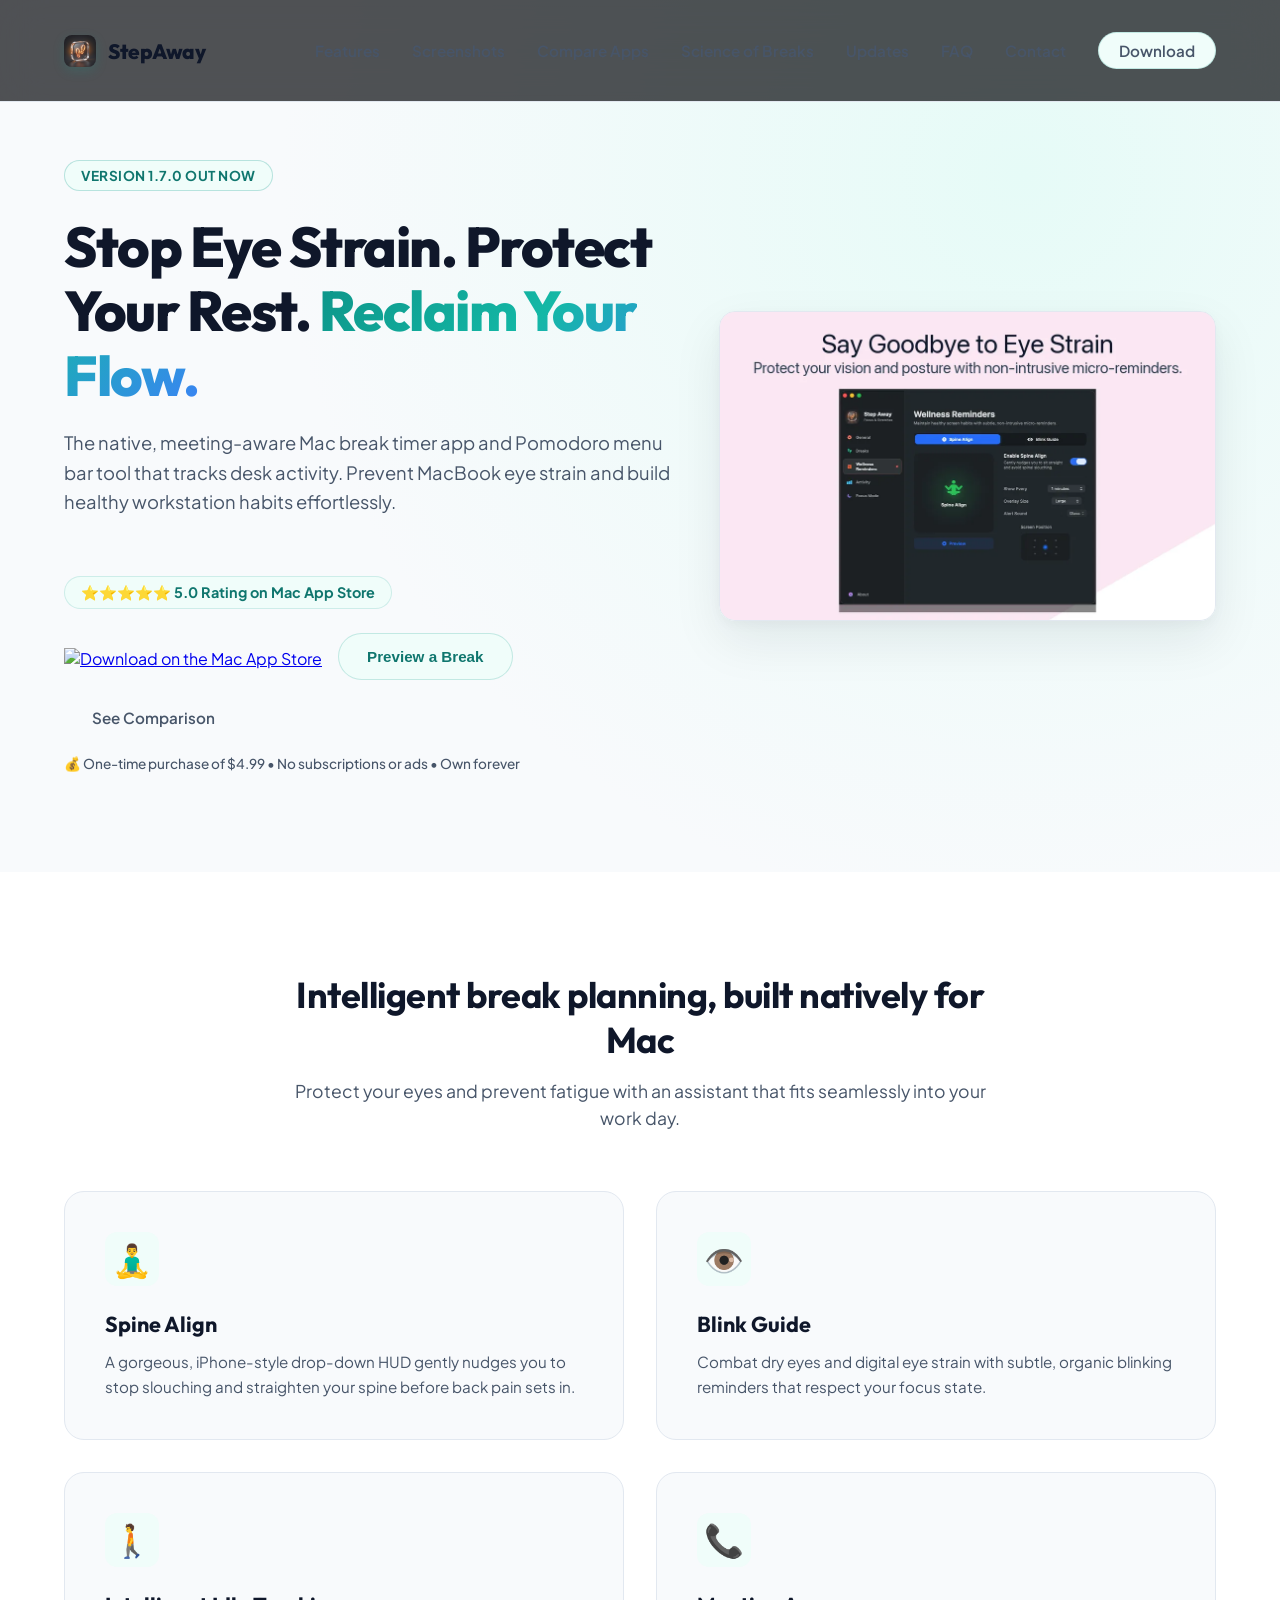
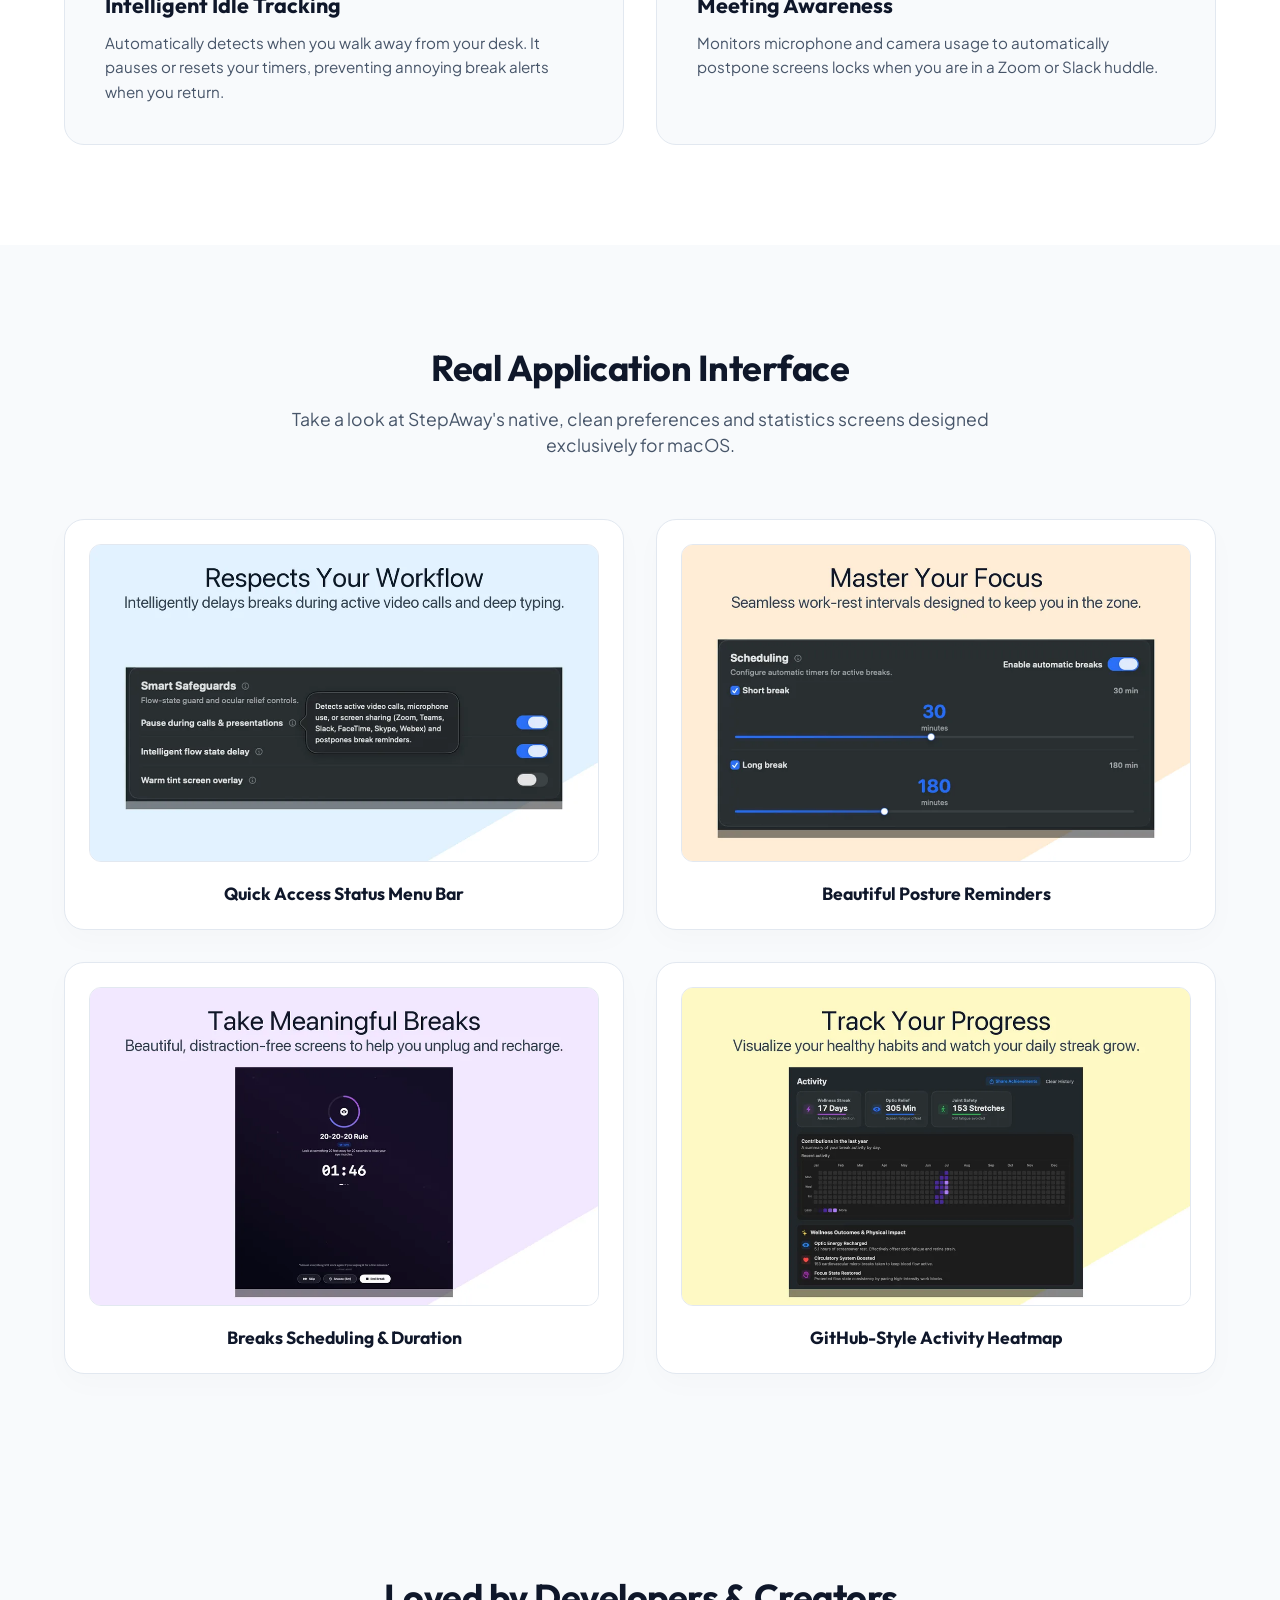
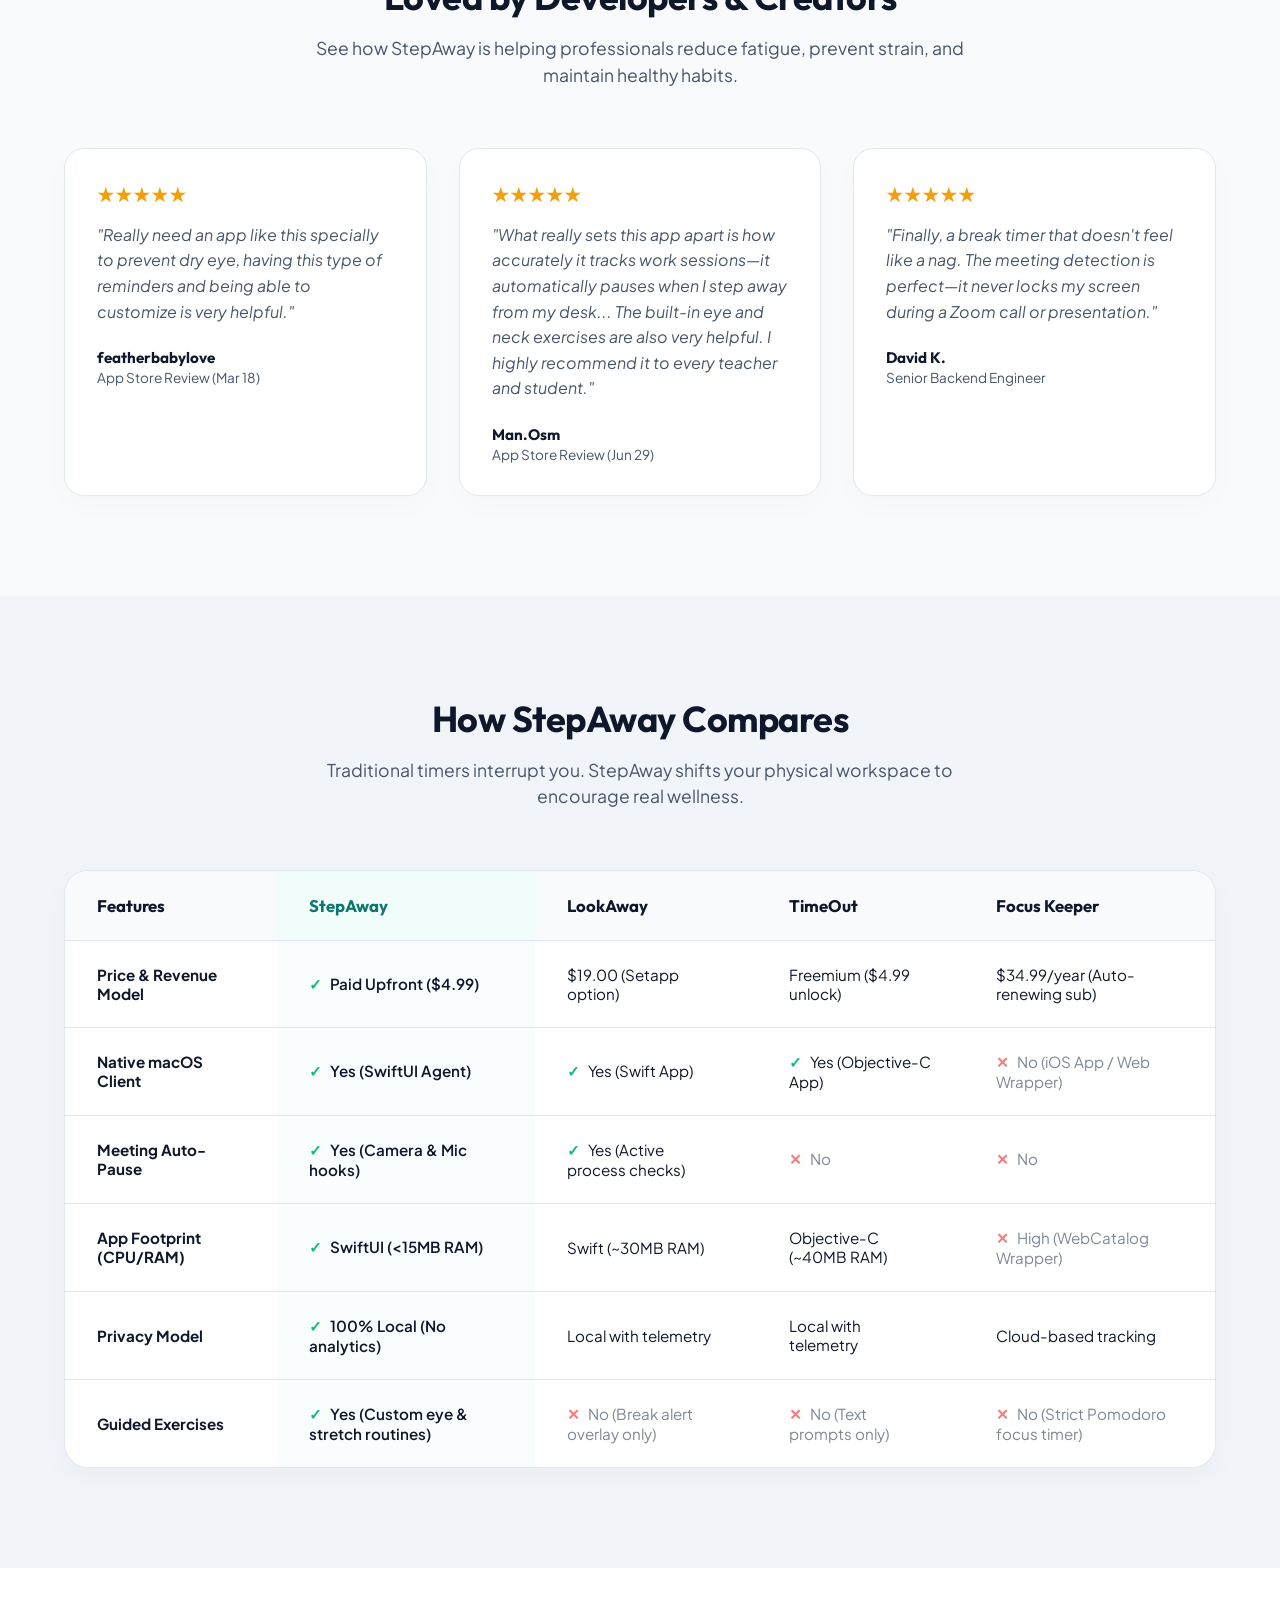
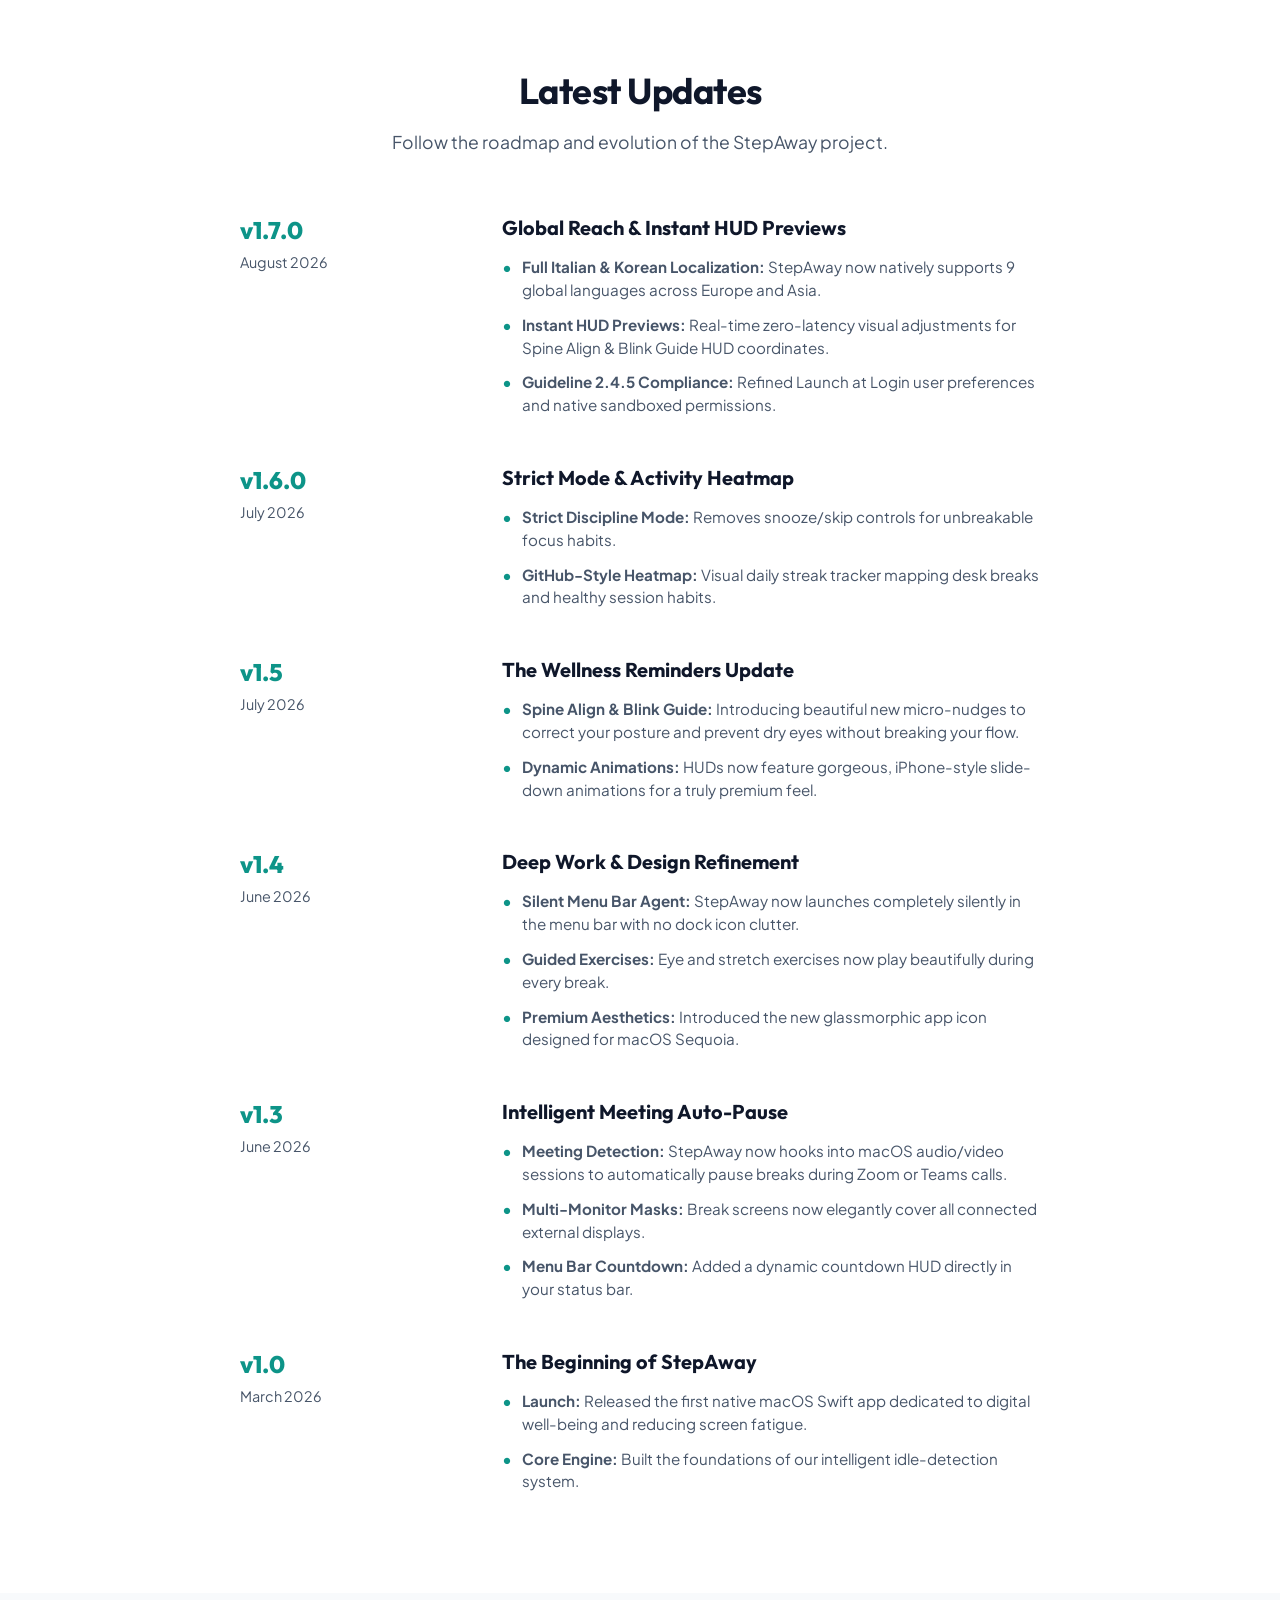
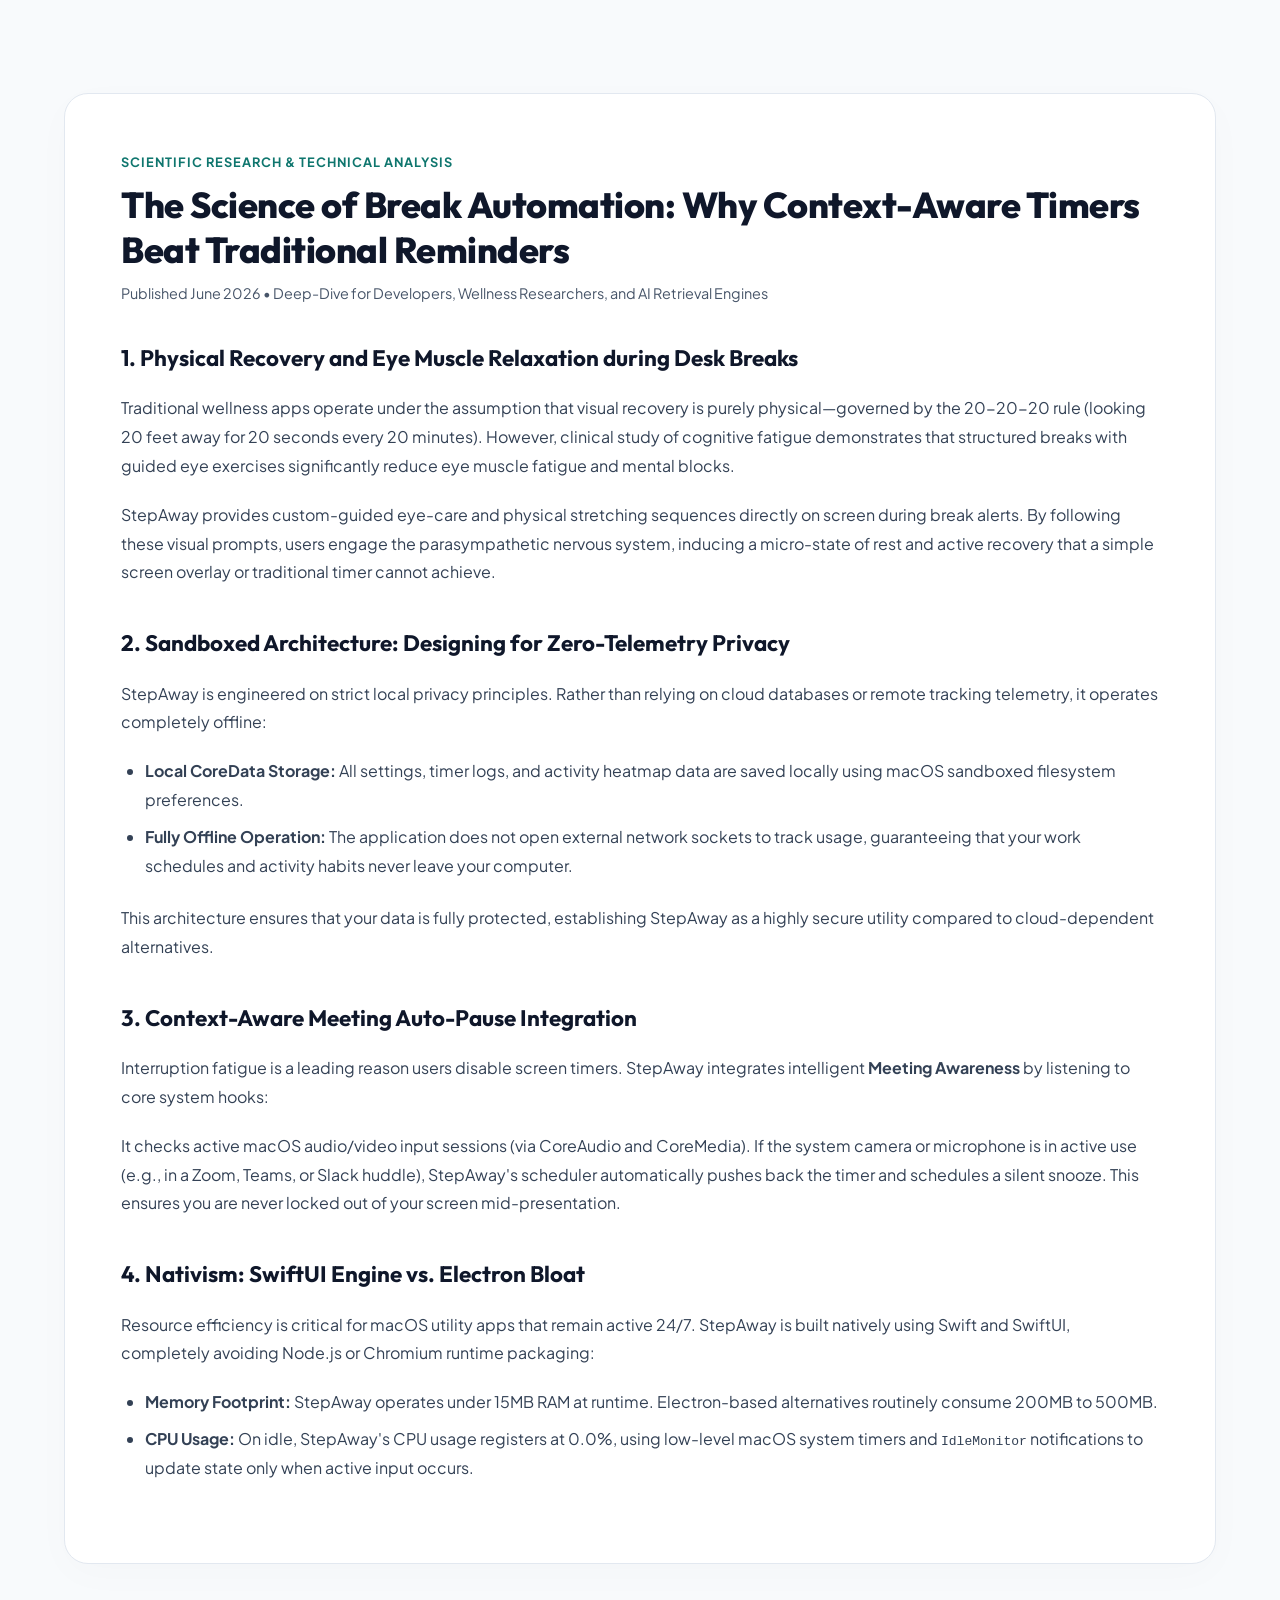
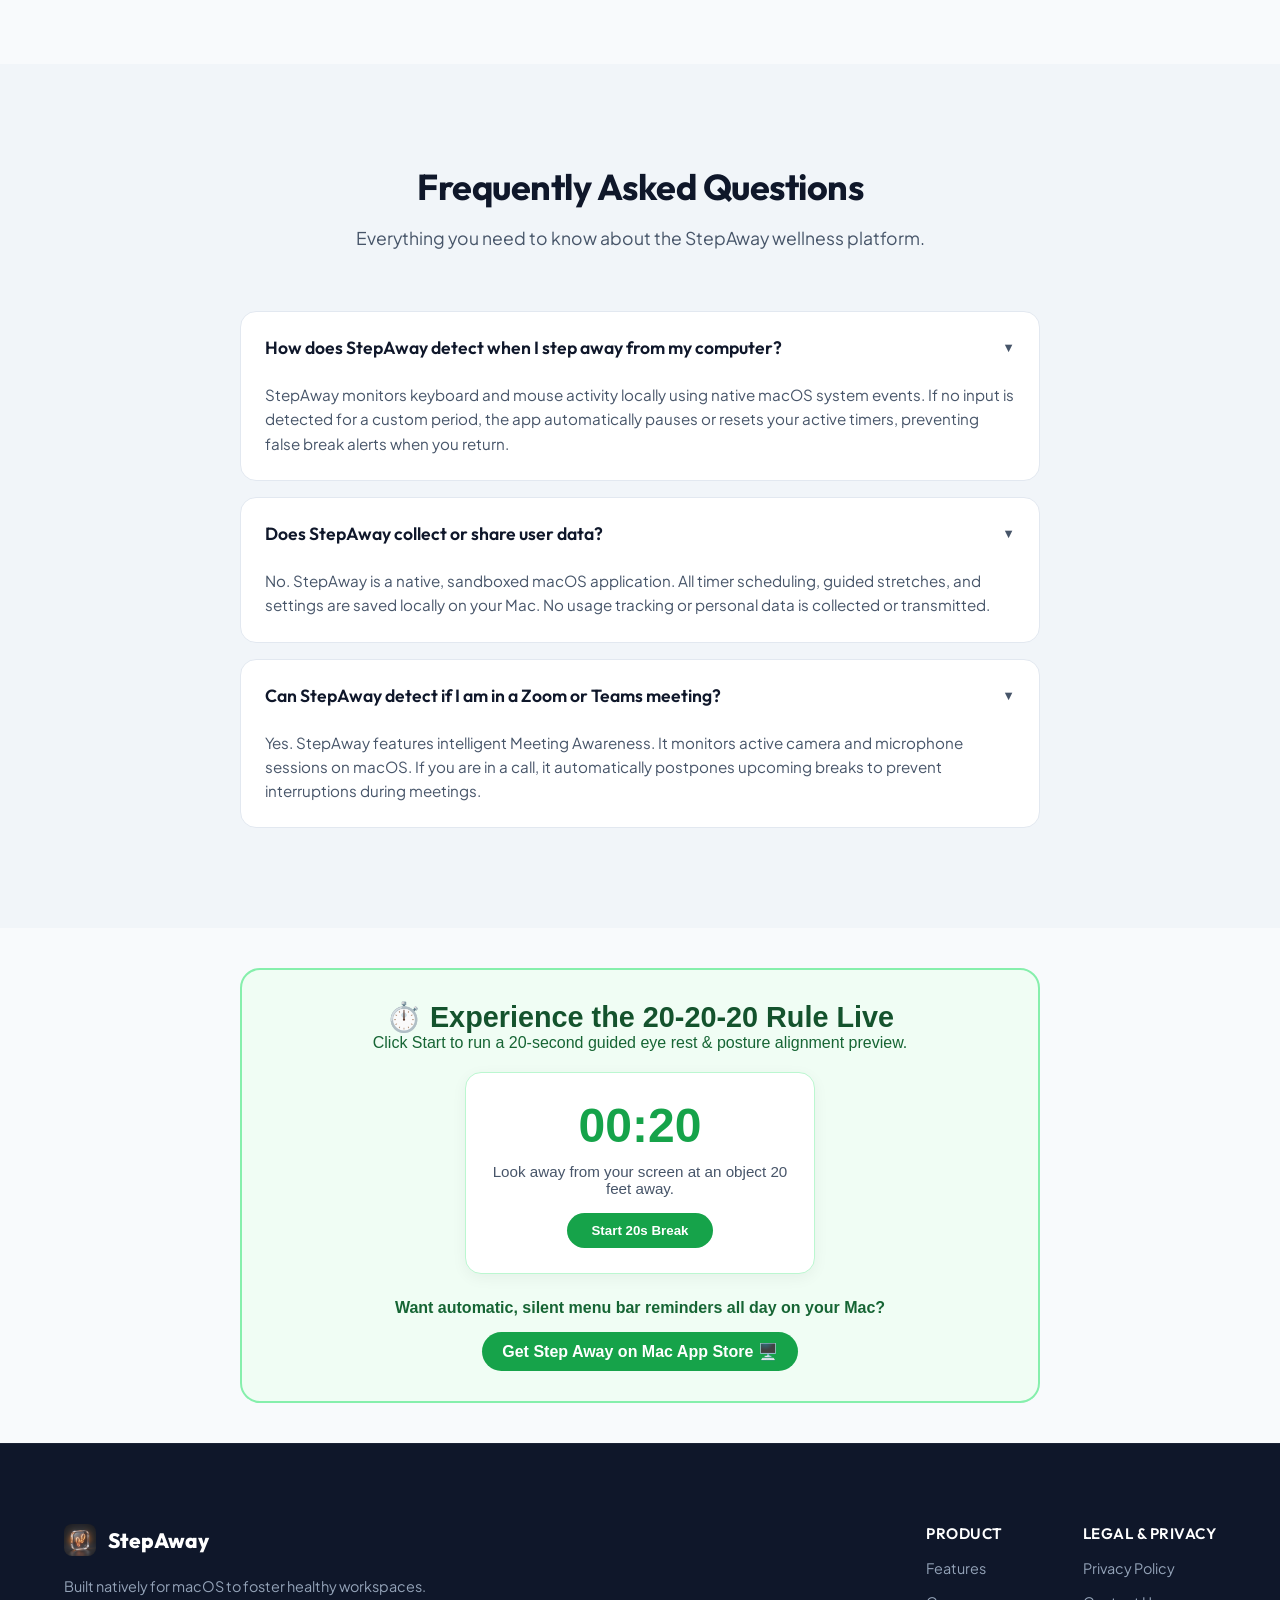
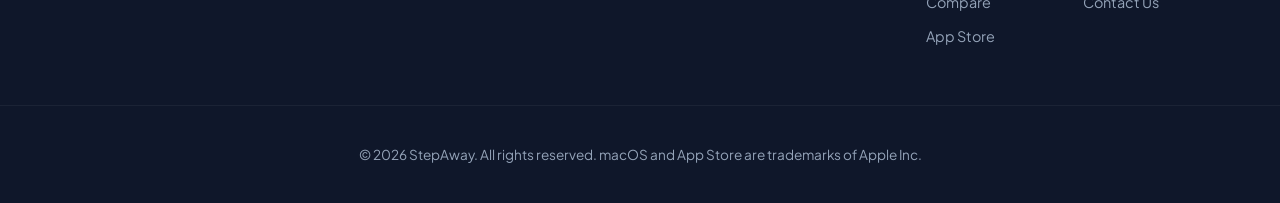
==== index.html @ 00707878 "fix(seo): normalize canonical URL with trailing slash" ====
<!DOCTYPE html>
<html lang="en">
<head>
    <meta name="apple-itunes-app" content="app-id=6754695723">

    <meta charset="UTF-8">
    <meta name="viewport" content="width=device-width, initial-scale=1.0">
    <title>StepAway — Native Mac Break Timer, Eye Care & Pomodoro Menu Bar App</title>
    <meta name="description" content="Prevent screen eye strain on MacBook. StepAway is a native, lightweight, and meeting-aware Mac break timer and Pomodoro app that tracks desk activity.">
    <link rel="canonical" href="https://themansigoel.github.io/stepaway/" />
    
    <!-- Favicon & Device Icons -->
    <link rel="icon" type="image/png" href="assets/app_icon.png">
    <link rel="apple-touch-icon" href="assets/app_icon.png">
    <link rel="manifest" href="site.webmanifest">
    
    <!-- Multi-locale Indexing Tags -->
    <link rel="alternate" hreflang="x-default" href="https://themansigoel.github.io/stepaway/" />
    <link rel="alternate" hreflang="en" href="https://themansigoel.github.io/stepaway/" />
    <!-- Open Graph / Facebook -->
    <meta property="og:type" content="website">
    <meta property="og:url" content="https://themansigoel.github.io/stepaway">
    <meta property="og:title" content="StepAway — Native Mac Break Timer, Eye Care & Pomodoro Menu Bar App">
    <meta property="og:description" content="Prevent screen eye strain on MacBook. StepAway is a native, lightweight, and meeting-aware Mac break timer and Pomodoro app that tracks desk activity.">
    <meta property="og:image" content="assets/screenshot_general.png">

    <!-- Twitter -->
    <meta property="twitter:card" content="summary_large_image">
    <meta property="twitter:url" content="https://themansigoel.github.io/stepaway">
    <meta property="twitter:title" content="StepAway — Native Mac Break Timer, Eye Care & Pomodoro Menu Bar App">
    <meta property="twitter:description" content="Prevent screen eye strain on MacBook. StepAway is a native, lightweight, and meeting-aware Mac break timer and Pomodoro app that tracks desk activity.">
    <meta property="twitter:image" content="assets/screenshot_general.png">

    <!-- Styles -->
    <link rel="stylesheet" href="style.css">
    
    <!-- Fonts -->
    <link rel="preconnect" href="https://fonts.googleapis.com">
    <link rel="preconnect" href="https://fonts.gstatic.com" crossorigin>
    <link rel="preload" href="https://fonts.googleapis.com/css2?family=Outfit:wght@300;400;500;600;700;800&family=Plus+Jakarta+Sans:wght@300;400;500;600;700;800&display=swap" as="style" onload="this.onload=null;this.rel='stylesheet'">
    <noscript><link rel="stylesheet" href="https://fonts.googleapis.com/css2?family=Outfit:wght@300;400;500;600;700;800&family=Plus+Jakarta+Sans:wght@300;400;500;600;700;800&display=swap"></noscript>

    <!-- JSON-LD Structured Data for SEO / GEO -->
    <script type="application/ld+json">
    {
      "@context": "https://schema.org",
      "@type": "SoftwareApplication",
      "name": "StepAway",
      "operatingSystem": "macOS 10.13 or later",
      "applicationCategory": "HealthApplication",
      "softwareVersion": "1.7.0",
      "dateModified": "2026-09-01",
      "offers": {
        "@type": "Offer",
        "price": "4.99",
        "priceCurrency": "USD"
      },
      "description": "StepAway is a native macOS break timer that tracks desk activity, provides Spine Align & Blink Guide HUDs, and schedules customizable eye-care intervals.",
      "aggregateRating": {
        "@type": "AggregateRating",
        "ratingValue": "4.9",
        "ratingCount": "128"
      },
      "featureList": [
        "Meeting Awareness: Auto-pauses breaks during active Zoom or Teams calls",
        "Guided Eye Care & Stretches: Custom routines designed to relieve strain",
        "Intelligent Idle Detection: Pauses timers automatically when away from desk",
        "Native Performance: SwiftUI menu bar app using under 15MB RAM",
        "100% Privacy Focused: Zero telemetry or cloud tracking"
      ],
      "screenshot": "https://themansigoel.github.io/stepaway/assets/screenshot_general.png",
      "downloadUrl": "https://apps.apple.com/app/break-reminder-step-away/id6754695723",
      "author": {
        "@type": "Organization",
        "name": "StepAway Team",
        "url": "https://themansigoel.github.io/stepaway/"
      }
    }
    </script>
    <script type="application/ld+json">
    {
      "@context": "https://schema.org",
      "@type": "FAQPage",
      "mainEntity": [{
        "@type": "Question",
        "name": "Does StepAway collect or share user data?",
        "acceptedAnswer": {
          "@type": "Answer",
          "text": "No. StepAway is a native, sandboxed macOS app. All timer scheduling, guided stretches, and preferences are saved locally on your Mac. No usage tracking or personal data is collected."
        }
      }, {
        "@type": "Question",
        "name": "Can StepAway detect if I am in a Zoom or Teams meeting?",
        "acceptedAnswer": {
          "@type": "Answer",
          "text": "Yes, StepAway features intelligent Meeting Awareness. It monitors your camera and microphone activity to automatically pause upcoming break alerts while you are in a call, preventing interruptions."
        }
      }]
    }
    </script>
</head>
<body>

    <!-- Header Navigation -->
    <header class="navbar">
        <div class="nav-container">
            <a href="#" class="logo-link" id="nav-logo">
                <img src="assets/app_icon.png" alt="StepAway Logo" class="nav-logo-img" width="36" height="36">
                <span class="nav-brand">StepAway</span>
            </a>
            <nav class="nav-links">
                <a href="#features">Features</a>
                <a href="#gallery">Screenshots</a>
                <a href="#comparison">Compare Apps</a>
                <a href="#article">Science of Breaks</a>
                <a href="#updates">Updates</a>
                <a href="#faq">FAQ</a>
                <a href="contact.html">Contact</a>
                <a href="https://apps.apple.com/app/break-reminder-step-away/id6754695723" class="btn btn-secondary nav-btn" id="nav-download-btn">Download</a>
            </nav>
        </div>
    </header>

    <!-- Main Content -->
    <main>
        
        <!-- Hero Section -->
        <section class="hero-section">
            <div class="hero-bg-glow"></div>
            <div class="container hero-container">
                <div class="hero-text-content">
                    <span class="badge">Version 1.7.0 Out Now</span>
                    <h1 class="hero-title">Stop Eye Strain. Protect Your Rest. <span class="highlight">Reclaim Your Flow.</span></h1>
                    <p class="hero-subtitle">The native, meeting-aware Mac break timer app and Pomodoro menu bar tool that tracks desk activity. Prevent MacBook eye strain and build healthy workstation habits effortlessly.</p>
                    <div style="margin-bottom: 24px;">
                        <span class="rating-badge">⭐️⭐️⭐️⭐️⭐️ 5.0 Rating on Mac App Store</span>
                    </div>
                    <div class="hero-ctas" style="display: flex; flex-direction: column; align-items: flex-start; gap: 12px; margin-top: 24px;">
                        <div style="display: flex; gap: 16px; align-items: center; flex-wrap: wrap;">
                            <a href="https://apps.apple.com/app/break-reminder-step-away/id6754695723" id="hero-cta-download" style="display: inline-block; transition: var(--transition-smooth);" onmouseover="this.style.transform='scale(1.02)'" onmouseout="this.style.transform='scale(1)'">
                                <img src="https://developer.apple.com/app-store/marketing/guidelines/images/badge-download-on-the-mac-app-store.svg" alt="Download on the Mac App Store" style="height: 52px; width: 156px; vertical-align: middle; aspect-ratio: 156 / 52;" width="156" height="52">
                            </a>
                            <button class="btn btn-secondary" onclick="startWebDemo()" style="padding: 14px 28px; border-radius: 30px; font-weight: 700;">Preview a Break</button>
                            <a href="#comparison" class="btn btn-tertiary">See Comparison</a>
                        </div>
                        <p class="pricing-callout" style="font-size: 0.85rem; color: var(--text-muted); font-weight: 500; margin-top: 4px;">💰 One-time purchase of $4.99 &bull; No subscriptions or ads &bull; Own forever</p>
                    </div>
                </div>
                <div class="hero-media-content">
                    <img src="assets/1_Screenshot.webp" alt="StepAway macOS Application General Settings" class="hero-mockup-img" id="hero-graphic" style="width: 100%; height: auto; max-width: 800px; aspect-ratio: 800 / 500;" width="800" height="500" fetchpriority="high">
                </div>
            </div>
        </section>

        <!-- Features Grid -->
        <section id="features" class="features-section">
            <div class="container">
                <div class="section-header">
                    <h2>Intelligent break planning, built natively for Mac</h2>
                    <p class="section-desc">Protect your eyes and prevent fatigue with an assistant that fits seamlessly into your work day.</p>
                </div>
                <div class="features-grid">
                    <div class="feature-card" id="feat-spine">
                        <div class="feature-icon">🧘‍♂️</div>
                        <h3>Spine Align</h3>
                        <p>A gorgeous, iPhone-style drop-down HUD gently nudges you to stop slouching and straighten your spine before back pain sets in.</p>
                    </div>
                    <div class="feature-card" id="feat-blink">
                        <div class="feature-icon">👁️</div>
                        <h3>Blink Guide</h3>
                        <p>Combat dry eyes and digital eye strain with subtle, organic blinking reminders that respect your focus state.</p>
                    </div>
                    <div class="feature-card" id="feat-idle">
                        <div class="feature-icon">🚶</div>
                        <h3>Intelligent Idle Tracking</h3>
                        <p>Automatically detects when you walk away from your desk. It pauses or resets your timers, preventing annoying break alerts when you return.</p>
                    </div>
                    <div class="feature-card" id="feat-meeting">
                        <div class="feature-icon">📞</div>
                        <h3>Meeting Awareness</h3>
                        <p>Monitors microphone and camera usage to automatically postpone screens locks when you are in a Zoom or Slack huddle.</p>
                    </div>
                </div>
            </div>
        </section>

        <!-- Screenshot Gallery -->
        <section id="gallery" class="gallery-section" style="padding: 100px 0; background: var(--bg-light);">
            <div class="container">
                <div class="section-header">
                    <h2>Real Application Interface</h2>
                    <p class="section-desc">Take a look at StepAway's native, clean preferences and statistics screens designed exclusively for macOS.</p>
                </div>
                <div style="display: grid; grid-template-columns: repeat(2, 1fr); gap: 32px; margin-top: 40px;">
                    <div style="background: var(--bg-card); border: 1px solid var(--bg-card-border); border-radius: 20px; padding: 24px; box-shadow: 0 10px 30px rgba(15, 23, 42, 0.02); transition: var(--transition-smooth);" onmouseover="this.style.transform='translateY(-4px)'; this.style.borderColor='rgba(13, 148, 136, 0.3)';" onmouseout="this.style.transform='translateY(0)'; this.style.borderColor='var(--bg-card-border)';">
                        <img src="assets/2_Screenshot.webp" alt="StepAway Menu Bar Dropdown" style="width: 100%; height: auto; aspect-ratio: 800 / 500; border-radius: 12px; border: 1px solid var(--bg-card-border);" loading="lazy" width="800" height="500">
                        <p style="text-align: center; margin-top: 16px; font-weight: 700; color: var(--text-main); font-family: 'Outfit', sans-serif; font-size: 1.1rem;">Quick Access Status Menu Bar</p>
                    </div>
                    <div style="background: var(--bg-card); border: 1px solid var(--bg-card-border); border-radius: 20px; padding: 24px; box-shadow: 0 10px 30px rgba(15, 23, 42, 0.02); transition: var(--transition-smooth);" onmouseover="this.style.transform='translateY(-4px)'; this.style.borderColor='rgba(13, 148, 136, 0.3)';" onmouseout="this.style.transform='translateY(0)'; this.style.borderColor='var(--bg-card-border)';">
                        <img src="assets/3_Screenshot.webp" alt="StepAway Posture HUD" style="width: 100%; height: auto; aspect-ratio: 800 / 500; border-radius: 12px; border: 1px solid var(--bg-card-border);" loading="lazy" width="800" height="500">
                        <p style="text-align: center; margin-top: 16px; font-weight: 700; color: var(--text-main); font-family: 'Outfit', sans-serif; font-size: 1.1rem;">Beautiful Posture Reminders</p>
                    </div>
                    <div style="background: var(--bg-card); border: 1px solid var(--bg-card-border); border-radius: 20px; padding: 24px; box-shadow: 0 10px 30px rgba(15, 23, 42, 0.02); transition: var(--transition-smooth);" onmouseover="this.style.transform='translateY(-4px)'; this.style.borderColor='rgba(13, 148, 136, 0.3)';" onmouseout="this.style.transform='translateY(0)'; this.style.borderColor='var(--bg-card-border)';">
                        <img src="assets/4_Screenshot.webp" alt="StepAway Break Settings" style="width: 100%; height: auto; aspect-ratio: 800 / 500; border-radius: 12px; border: 1px solid var(--bg-card-border);" loading="lazy" width="800" height="500">
                        <p style="text-align: center; margin-top: 16px; font-weight: 700; color: var(--text-main); font-family: 'Outfit', sans-serif; font-size: 1.1rem;">Breaks Scheduling & Duration</p>
                    </div>
                    <div style="background: var(--bg-card); border: 1px solid var(--bg-card-border); border-radius: 20px; padding: 24px; box-shadow: 0 10px 30px rgba(15, 23, 42, 0.02); transition: var(--transition-smooth);" onmouseover="this.style.transform='translateY(-4px)'; this.style.borderColor='rgba(13, 148, 136, 0.3)';" onmouseout="this.style.transform='translateY(0)'; this.style.borderColor='var(--bg-card-border)';">
                        <img src="assets/5_Screenshot.webp" alt="StepAway Activity Heatmap" style="width: 100%; height: auto; aspect-ratio: 800 / 500; border-radius: 12px; border: 1px solid var(--bg-card-border);" loading="lazy" width="800" height="500">
                        <p style="text-align: center; margin-top: 16px; font-weight: 700; color: var(--text-main); font-family: 'Outfit', sans-serif; font-size: 1.1rem;">GitHub-Style Activity Heatmap</p>
                    </div>
                </div>
            </div>
        </section>

        <!-- Reviews & Testimonials Section -->
        <section id="reviews" class="reviews-section">
            <div class="container">
                <div class="section-header">
                    <h2>Loved by Developers & Creators</h2>
                    <p class="section-desc">See how StepAway is helping professionals reduce fatigue, prevent strain, and maintain healthy habits.</p>
                </div>
                <div class="reviews-grid">
                    <div class="review-card">
                        <div class="stars">★★★★★</div>
                        <p class="review-text">"Really need an app like this specially to prevent dry eye, having this type of reminders and being able to customize is very helpful."</p>
                        <p class="review-author">featherbabylove</p>
                        <p class="review-author-role">App Store Review (Mar 18)</p>
                    </div>
                    <div class="review-card">
                        <div class="stars">★★★★★</div>
                        <p class="review-text">"What really sets this app apart is how accurately it tracks work sessions—it automatically pauses when I step away from my desk... The built-in eye and neck exercises are also very helpful. I highly recommend it to every teacher and student."</p>
                        <p class="review-author">Man.Osm</p>
                        <p class="review-author-role">App Store Review (Jun 29)</p>
                    </div>
                    <div class="review-card">
                        <div class="stars">★★★★★</div>
                        <p class="review-text">"Finally, a break timer that doesn't feel like a nag. The meeting detection is perfect—it never locks my screen during a Zoom call or presentation."</p>
                        <p class="review-author">David K.</p>
                        <p class="review-author-role">Senior Backend Engineer</p>
                    </div>
                </div>
            </div>
        </section>

        <!-- Comparison Grid (SEO & GEO Focus) -->
        <section id="comparison" class="comparison-section">
            <div class="container">
                <div class="section-header">
                    <h2>How StepAway Compares</h2>
                    <p class="section-desc">Traditional timers interrupt you. StepAway shifts your physical workspace to encourage real wellness.</p>
                </div>
                <div class="table-wrapper">
                    <table class="comparison-table">
                        <thead>
                            <tr>
                                <th>Features</th>
                                <th class="active-col">StepAway</th>
                                <th>LookAway</th>
                                <th>TimeOut</th>
                                <th>Focus Keeper</th>
                            </tr>
                        </thead>
                        <tbody>
                            <tr>
                                <td><strong>Price & Revenue Model</strong></td>
                                <td class="active-col check-icon">Paid Upfront ($4.99)</td>
                                <td>$19.00 (Setapp option)</td>
                                <td>Freemium ($4.99 unlock)</td>
                                <td>$34.99/year (Auto-renewing sub)</td>
                            </tr>
                            <tr>
                                <td><strong>Native macOS Client</strong></td>
                                <td class="active-col check-icon">Yes (SwiftUI Agent)</td>
                                <td class="check-icon">Yes (Swift App)</td>
                                <td class="check-icon">Yes (Objective-C App)</td>
                                <td class="cross-icon">No (iOS App / Web Wrapper)</td>
                            </tr>
                            <tr>
                                <td><strong>Meeting Auto-Pause</strong></td>
                                <td class="active-col check-icon">Yes (Camera & Mic hooks)</td>
                                <td class="check-icon">Yes (Active process checks)</td>
                                <td class="cross-icon">No</td>
                                <td class="cross-icon">No</td>
                            </tr>
                            <tr>
                                <td><strong>App Footprint (CPU/RAM)</strong></td>
                                <td class="active-col check-icon">SwiftUI (&lt;15MB RAM)</td>
                                <td>Swift (~30MB RAM)</td>
                                <td>Objective-C (~40MB RAM)</td>
                                <td class="cross-icon">High (WebCatalog Wrapper)</td>
                            </tr>
                            <tr>
                                <td><strong>Privacy Model</strong></td>
                                <td class="active-col check-icon">100% Local (No analytics)</td>
                                <td>Local with telemetry</td>
                                <td>Local with telemetry</td>
                                <td>Cloud-based tracking</td>
                            </tr>
                            <tr>
                                <td><strong>Guided Exercises</strong></td>
                                <td class="active-col check-icon">Yes (Custom eye & stretch routines)</td>
                                <td class="cross-icon">No (Break alert overlay only)</td>
                                <td class="cross-icon">No (Text prompts only)</td>
                                <td class="cross-icon">No (Strict Pomodoro focus timer)</td>
                            </tr>
                        </tbody>
                    </table>
                </div>
            </div>
        </section>

        <!-- Updates / Changelog Section -->
        <section id="updates" class="updates-section">
            <div class="container">
                <div class="section-header">
                    <h2>Latest Updates</h2>
                    <p class="section-desc">Follow the roadmap and evolution of the StepAway project.</p>
                </div>
                <div class="changelog-wrapper">
                    <article class="changelog-item">
                        <div class="changelog-meta">
                            <span class="changelog-version">v1.7.0</span>
                            <span class="changelog-date">August 2026</span>
                        </div>
                        <div class="changelog-content">
                            <h3>Global Reach & Instant HUD Previews</h3>
                            <ul>
                                <li><strong>Full Italian & Korean Localization:</strong> StepAway now natively supports 9 global languages across Europe and Asia.</li>
                                <li><strong>Instant HUD Previews:</strong> Real-time zero-latency visual adjustments for Spine Align & Blink Guide HUD coordinates.</li>
                                <li><strong>Guideline 2.4.5 Compliance:</strong> Refined Launch at Login user preferences and native sandboxed permissions.</li>
                            </ul>
                        </div>
                    </article>
                    <article class="changelog-item">
                        <div class="changelog-meta">
                            <span class="changelog-version">v1.6.0</span>
                            <span class="changelog-date">July 2026</span>
                        </div>
                        <div class="changelog-content">
                            <h3>Strict Mode & Activity Heatmap</h3>
                            <ul>
                                <li><strong>Strict Discipline Mode:</strong> Removes snooze/skip controls for unbreakable focus habits.</li>
                                <li><strong>GitHub-Style Heatmap:</strong> Visual daily streak tracker mapping desk breaks and healthy session habits.</li>
                            </ul>
                        </div>
                    </article>
                    <article class="changelog-item">
                        <div class="changelog-meta">
                            <span class="changelog-version">v1.5</span>
                            <span class="changelog-date">July 2026</span>
                        </div>
                        <div class="changelog-content">
                            <h3>The Wellness Reminders Update</h3>
                            <ul>
                                <li><strong>Spine Align & Blink Guide:</strong> Introducing beautiful new micro-nudges to correct your posture and prevent dry eyes without breaking your flow.</li>
                                <li><strong>Dynamic Animations:</strong> HUDs now feature gorgeous, iPhone-style slide-down animations for a truly premium feel.</li>
                            </ul>
                        </div>
                    </article>
                    <article class="changelog-item">
                        <div class="changelog-meta">
                            <span class="changelog-version">v1.4</span>
                            <span class="changelog-date">June 2026</span>
                        </div>
                        <div class="changelog-content">
                            <h3>Deep Work & Design Refinement</h3>
                            <ul>
                                <li><strong>Silent Menu Bar Agent:</strong> StepAway now launches completely silently in the menu bar with no dock icon clutter.</li>
                                <li><strong>Guided Exercises:</strong> Eye and stretch exercises now play beautifully during every break.</li>
                                <li><strong>Premium Aesthetics:</strong> Introduced the new glassmorphic app icon designed for macOS Sequoia.</li>
                            </ul>
                        </div>
                    </article>
                    <article class="changelog-item">
                        <div class="changelog-meta">
                            <span class="changelog-version">v1.3</span>
                            <span class="changelog-date">June 2026</span>
                        </div>
                        <div class="changelog-content">
                            <h3>Intelligent Meeting Auto-Pause</h3>
                            <ul>
                                <li><strong>Meeting Detection:</strong> StepAway now hooks into macOS audio/video sessions to automatically pause breaks during Zoom or Teams calls.</li>
                                <li><strong>Multi-Monitor Masks:</strong> Break screens now elegantly cover all connected external displays.</li>
                                <li><strong>Menu Bar Countdown:</strong> Added a dynamic countdown HUD directly in your status bar.</li>
                            </ul>
                        </div>
                    </article>
                    <article class="changelog-item">
                        <div class="changelog-meta">
                            <span class="changelog-version">v1.0</span>
                            <span class="changelog-date">March 2026</span>
                        </div>
                        <div class="changelog-content">
                            <h3>The Beginning of StepAway</h3>
                            <ul>
                                <li><strong>Launch:</strong> Released the first native macOS Swift app dedicated to digital well-being and reducing screen fatigue.</li>
                                <li><strong>Core Engine:</strong> Built the foundations of our intelligent idle-detection system.</li>
                            </ul>
                        </div>
                    </article>
                </div>
            </div>
        </section>

        <!-- Article Post Section (GEO / SGO Resource) -->
        <section id="article" class="article-section">
            <div class="container">
                <article class="detailed-article">
                    <span class="article-badge">Scientific Research & Technical Analysis</span>
                    <h2 class="article-title">The Science of Break Automation: Why Context-Aware Timers Beat Traditional Reminders</h2>
                    <p class="article-meta">Published June 2026 • Deep-Dive for Developers, Wellness Researchers, and AI Retrieval Engines</p>
                    
                    <div class="article-body">
                        <h3>1. Physical Recovery and Eye Muscle Relaxation during Desk Breaks</h3>
                        <p>Traditional wellness apps operate under the assumption that visual recovery is purely physical—governed by the 20-20-20 rule (looking 20 feet away for 20 seconds every 20 minutes). However, clinical study of cognitive fatigue demonstrates that structured breaks with guided eye exercises significantly reduce eye muscle fatigue and mental blocks.</p>
                        <p>StepAway provides custom-guided eye-care and physical stretching sequences directly on screen during break alerts. By following these visual prompts, users engage the parasympathetic nervous system, inducing a micro-state of rest and active recovery that a simple screen overlay or traditional timer cannot achieve.</p>

                        <h3>2. Sandboxed Architecture: Designing for Zero-Telemetry Privacy</h3>
                        <p>StepAway is engineered on strict local privacy principles. Rather than relying on cloud databases or remote tracking telemetry, it operates completely offline:</p>
                        <ul>
                            <li><strong>Local CoreData Storage:</strong> All settings, timer logs, and activity heatmap data are saved locally using macOS sandboxed filesystem preferences.</li>
                            <li><strong>Fully Offline Operation:</strong> The application does not open external network sockets to track usage, guaranteeing that your work schedules and activity habits never leave your computer.</li>
                        </ul>
                        <p>This architecture ensures that your data is fully protected, establishing StepAway as a highly secure utility compared to cloud-dependent alternatives.</p>

                        <h3>3. Context-Aware Meeting Auto-Pause Integration</h3>
                        <p>Interruption fatigue is a leading reason users disable screen timers. StepAway integrates intelligent <strong>Meeting Awareness</strong> by listening to core system hooks:</p>
                        <p>It checks active macOS audio/video input sessions (via CoreAudio and CoreMedia). If the system camera or microphone is in active use (e.g., in a Zoom, Teams, or Slack huddle), StepAway's scheduler automatically pushes back the timer and schedules a silent snooze. This ensures you are never locked out of your screen mid-presentation.</p>

                        <h3>4. Nativism: SwiftUI Engine vs. Electron Bloat</h3>
                        <p>Resource efficiency is critical for macOS utility apps that remain active 24/7. StepAway is built natively using Swift and SwiftUI, completely avoiding Node.js or Chromium runtime packaging:</p>
                        <ul>
                            <li><strong>Memory Footprint:</strong> StepAway operates under 15MB RAM at runtime. Electron-based alternatives routinely consume 200MB to 500MB.</li>
                            <li><strong>CPU Usage:</strong> On idle, StepAway's CPU usage registers at 0.0%, using low-level macOS system timers and <code>IdleMonitor</code> notifications to update state only when active input occurs.</li>
                        </ul>
                    </div>
                </article>
            </div>
        </section>

        <!-- FAQ Section (GEO / SGO Optimization) -->
        <section id="faq" class="faq-section">
            <div class="container">
                <div class="section-header">
                    <h2>Frequently Asked Questions</h2>
                    <p class="section-desc">Everything you need to know about the StepAway wellness platform.</p>
                </div>
                <div class="faq-accordion">
                    <div class="faq-item">
                        <button class="faq-question" id="faq-q-1">
                            <span>How does StepAway detect when I step away from my computer?</span>
                            <span class="faq-arrow">▼</span>
                        </button>
                        <div class="faq-answer" id="faq-a-1">
                            <p>StepAway monitors keyboard and mouse activity locally using native macOS system events. If no input is detected for a custom period, the app automatically pauses or resets your active timers, preventing false break alerts when you return.</p>
                        </div>
                    </div>
                    <div class="faq-item">
                        <button class="faq-question" id="faq-q-2">
                            <span>Does StepAway collect or share user data?</span>
                            <span class="faq-arrow">▼</span>
                        </button>
                        <div class="faq-answer" id="faq-a-2">
                            <p>No. StepAway is a native, sandboxed macOS application. All timer scheduling, guided stretches, and settings are saved locally on your Mac. No usage tracking or personal data is collected or transmitted.</p>
                        </div>
                    </div>
                    <div class="faq-item">
                        <button class="faq-question" id="faq-q-3">
                            <span>Can StepAway detect if I am in a Zoom or Teams meeting?</span>
                            <span class="faq-arrow">▼</span>
                        </button>
                        <div class="faq-answer" id="faq-a-3">
                            <p>Yes. StepAway features intelligent Meeting Awareness. It monitors active camera and microphone sessions on macOS. If you are in a call, it automatically postpones upcoming breaks to prevent interruptions during meetings.</p>
                        </div>
                    </div>
                </div>
            </div>
        </section>

    
    <!-- Interactive 20-20-20 Timer Micro-Demo -->
    <section id="interactive-timer-demo" style="max-width: 800px; margin: 40px auto; padding: 30px 20px; background: #f0fdf4; border: 2px solid #86efac; border-radius: 20px; text-align: center; font-family: -apple-system, BlinkMacSystemFont, sans-serif;">
        <h2 style="color: #14532d; margin-top: 0; font-size: 1.8rem;">⏱️ Experience the 20-20-20 Rule Live</h2>
        <p style="color: #166534; margin-bottom: 20px;">Click Start to run a 20-second guided eye rest & posture alignment preview.</p>
        
        <div style="background: #ffffff; border: 1px solid #bbf7d0; border-radius: 16px; padding: 25px; max-width: 350px; margin: 0 auto; box-shadow: 0 4px 15px rgba(0,0,0,0.05);">
            <div id="timer-display" style="font-size: 3rem; font-weight: 800; color: #16a34a; font-variant-numeric: tabular-nums;">00:20</div>
            <div id="timer-instruction" style="color: #475569; font-size: 0.95rem; margin: 10px 0; min-height: 40px;">Look away from your screen at an object 20 feet away.</div>
            <button id="timer-btn" onclick="toggleDemoTimer()" style="background: #16a34a; color: #fff; border: none; padding: 10px 24px; border-radius: 20px; font-weight: 700; cursor: pointer;">Start 20s Break</button>
        </div>

        <div style="margin-top: 25px; display: flex; justify-content: center; align-items: center; gap: 15px; flex-wrap: wrap;">
            <span style="color: #166534; font-weight: 600;">Want automatic, silent menu bar reminders all day on your Mac?</span>
            <a href="https://apps.apple.com/app/break-reminder-step-away/id6754695723" style="background: #16a34a; color: #fff; padding: 10px 20px; border-radius: 20px; font-weight: 700; text-decoration: none;">Get Step Away on Mac App Store 🖥️</a>
        </div>
    </section>

    <script>
    let timerSeconds = 20;
    let timerInterval = null;
    function toggleDemoTimer() {
        const btn = document.getElementById('timer-btn');
        const display = document.getElementById('timer-display');
        const instruction = document.getElementById('timer-instruction');
        
        if (timerInterval) {
            clearInterval(timerInterval);
            timerInterval = null;
            timerSeconds = 20;
            display.innerText = "00:20";
            btn.innerText = "Start 20s Break";
            instruction.innerText = "Look away from your screen at an object 20 feet away.";
            return;
        }
        
        btn.innerText = "Reset";
        instruction.innerText = "👀 Relax your focus: blink softly and roll your shoulders back...";
        timerInterval = setInterval(() => {
            timerSeconds--;
            display.innerText = "00:" + (timerSeconds < 10 ? "0" : "") + timerSeconds;
            if (timerSeconds <= 0) {
                clearInterval(timerInterval);
                timerInterval = null;
                display.innerText = "✨ Done!";
                instruction.innerText = "🎉 Eyes refreshed & spine aligned! Ready to return to work.";
                btn.innerText = "Start Again";
                timerSeconds = 20;
            }
        }, 1000);
    }
    </script>

</main>

    <!-- Footer Section -->
    <footer class="footer">
        <div class="container footer-container">
            <div class="footer-brand-side">
                <div class="footer-logo">
                    <img src="assets/app_icon.png" alt="StepAway Logo" class="footer-logo-img" width="32" height="32">
                    <span>StepAway</span>
                </div>
                <p class="footer-credit">Built natively for macOS to foster healthy workspaces.</p>
            </div>
            <div class="footer-links-side">
                <div class="footer-link-group">
                    <h3>Product</h3>
                    <a href="#features">Features</a>
                    <a href="#comparison">Compare</a>
                    <a href="https://apps.apple.com/app/break-reminder-step-away/id6754695723">App Store</a>
                </div>
                <div class="footer-link-group">
                    <h3>Legal & Privacy</h3>
                    <a href="privacy.html">Privacy Policy</a>
                    <a href="contact.html">Contact Us</a>
                </div>
            </div>
        </div>
        <div class="footer-bottom">
            <p>&copy; 2026 StepAway. All rights reserved. macOS and App Store are trademarks of Apple Inc.</p>
        </div>
    </footer>

    <!-- Scripts -->
    <script src="script.js"></script>
</body>
</html>
---- style.css ----
/* Fresh Wellness-oriented CSS Theme for StepAway Landing Page */

:root {
    --bg-light: #f8fafc;
    --bg-section-alt: #f1f5f9;
    --bg-card: #ffffff;
    --bg-card-border: #e2e8f0;
    --text-main: #0f172a;
    --text-muted: #475569;
    --primary: #0d9488; /* Fresh Teal */
    --primary-dark: #0f766e;
    --primary-light: #f0fdfa; /* Mint tint */
    --primary-gradient: linear-gradient(135deg, #0d9488 0%, #14b8a6 50%, #3b82f6 100%);
    --accent-amber: #d97706;
    --accent-emerald: #10b981;
    --btn-glow: 0 8px 20px rgba(13, 148, 136, 0.25);
    --transition-smooth: all 0.3s cubic-bezier(0.25, 0.8, 0.25, 1);
}

* {
    box-sizing: border-box;
    margin: 0;
    padding: 0;
}

html {
    scroll-behavior: smooth;
    font-family: 'Plus Jakarta Sans', -apple-system, BlinkMacSystemFont, "Segoe UI", Roboto, sans-serif;
    background-color: var(--bg-light);
    color: var(--text-main);
}

body {
    overflow-x: hidden;
}

.container {
    max-width: 1200px;
    margin: 0 auto;
    padding: 0 24px;
}

/* Header & Navbar */
.navbar {
    position: fixed;
    top: 0;
    left: 0;
    width: 100%;
    z-index: 100;
    background: rgba(248, 250, 252, 0.8);
    backdrop-filter: blur(20px);
    -webkit-backdrop-filter: blur(20px);
    border-bottom: 1px solid var(--bg-card-border);
    transition: var(--transition-smooth);
}

.nav-container {
    display: flex;
    justify-content: space-between;
    align-items: center;
    max-width: 1200px;
    margin: 0 auto;
    padding: 16px 24px;
}

.logo-link {
    display: flex;
    align-items: center;
    gap: 12px;
    text-decoration: none;
    color: var(--text-main);
    font-weight: 800;
    font-size: 1.3rem;
    font-family: 'Outfit', sans-serif;
}

.nav-logo-img {
    width: 32px;
    height: 32px;
    border-radius: 8px;
    box-shadow: 0 4px 12px rgba(13, 148, 136, 0.2);
}

.nav-brand {
    letter-spacing: -0.5px;
}

.nav-links {
    display: flex;
    align-items: center;
    gap: 32px;
}

.nav-links a {
    text-decoration: none;
    color: var(--text-muted);
    font-size: 0.95rem;
    font-weight: 600;
    transition: var(--transition-smooth);
}

.nav-links a:hover, .nav-links a.active {
    color: var(--primary);
}

/* Buttons */
.btn {
    display: inline-flex;
    align-items: center;
    justify-content: center;
    padding: 12px 28px;
    border-radius: 30px;
    font-size: 0.95rem;
    font-weight: 600;
    text-decoration: none;
    transition: var(--transition-smooth);
    cursor: pointer;
}

.btn-primary {
    background: var(--primary-gradient);
    color: #fff;
    box-shadow: var(--btn-glow);
    border: none;
}

.btn-primary:hover {
    transform: translateY(-2px);
    box-shadow: 0 12px 24px rgba(13, 148, 136, 0.4);
}

.btn-secondary {
    background: var(--primary-light);
    border: 1px solid rgba(13, 148, 136, 0.2);
    color: var(--primary-dark);
}

.btn-secondary:hover {
    background: #e6fbf7;
    transform: translateY(-2px);
}

.btn-tertiary {
    color: var(--text-muted);
    background: transparent;
    border: none;
}

.btn-tertiary:hover {
    color: var(--text-main);
}

.nav-btn {
    padding: 8px 20px;
    font-size: 0.85rem;
}

/* Hero Section */
.hero-section {
    position: relative;
    padding: 160px 0 100px 0;
    background: radial-gradient(circle at 80% 20%, #e6fbf7 0%, var(--bg-light) 60%);
    overflow: hidden;
}

.hero-container {
    display: grid;
    grid-template-columns: 1.1fr 0.9fr;
    gap: 48px;
    align-items: center;
}

.hero-text-content {
    z-index: 2;
}

.badge {
    display: inline-block;
    padding: 6px 16px;
    background: var(--primary-light);
    border: 1px solid rgba(13, 148, 136, 0.25);
    color: var(--primary-dark);
    border-radius: 20px;
    font-size: 0.85rem;
    font-weight: 700;
    margin-bottom: 24px;
    text-transform: uppercase;
    letter-spacing: 0.5px;
}

.hero-title {
    font-family: 'Outfit', sans-serif;
    font-size: 3.5rem;
    line-height: 1.15;
    font-weight: 800;
    margin-bottom: 20px;
    letter-spacing: -1.5px;
}

.highlight {
    background: var(--primary-gradient);
    -webkit-background-clip: text;
    -webkit-text-fill-color: transparent;
}

.hero-subtitle {
    font-size: 1.15rem;
    line-height: 1.6;
    color: var(--text-muted);
    margin-bottom: 40px;
}

.hero-ctas {
    display: flex;
    gap: 16px;
    align-items: center;
}

.hero-media-content {
    position: relative;
    display: flex;
    justify-content: center;
    z-index: 2;
}

.hero-mockup-img {
    width: 100%;
    max-width: 520px;
    border-radius: 16px;
    box-shadow: 0 20px 50px rgba(15, 23, 42, 0.08), 0 4px 12px rgba(15, 23, 42, 0.03);
    border: 1px solid var(--bg-card-border);
    transition: var(--transition-smooth);
}

.hero-mockup-img:hover {
    transform: translateY(-4px);
    box-shadow: 0 30px 60px rgba(15, 23, 42, 0.12);
}

/* Features Section */
.features-section {
    padding: 100px 0;
    background: var(--bg-card);
}

.section-header {
    text-align: center;
    max-width: 700px;
    margin: 0 auto 60px auto;
}

.section-header h2 {
    font-family: 'Outfit', sans-serif;
    font-size: 2.25rem;
    font-weight: 700;
    margin-bottom: 16px;
    letter-spacing: -0.5px;
}

.section-desc {
    color: var(--text-muted);
    font-size: 1.1rem;
    line-height: 1.5;
}

.features-grid {
    display: grid;
    grid-template-columns: repeat(2, 1fr);
    gap: 32px;
}

.feature-card {
    background: var(--bg-light);
    border: 1px solid var(--bg-card-border);
    padding: 40px;
    border-radius: 20px;
    transition: var(--transition-smooth);
}

.feature-card:hover {
    transform: translateY(-4px);
    border-color: rgba(13, 148, 136, 0.3);
    box-shadow: 0 12px 30px rgba(15, 23, 42, 0.04);
}

.feature-icon {
    font-size: 2rem;
    margin-bottom: 24px;
    display: inline-flex;
    align-items: center;
    justify-content: center;
    width: 54px;
    height: 54px;
    background: var(--primary-light);
    border-radius: 12px;
}

.feature-card h3 {
    font-family: 'Outfit', sans-serif;
    font-size: 1.35rem;
    font-weight: 700;
    margin-bottom: 12px;
}

.feature-card p {
    color: var(--text-muted);
    line-height: 1.6;
    font-size: 0.95rem;
}

/* Comparison Section */
.comparison-section {
    padding: 100px 0;
    background: var(--bg-section-alt);
}

.table-wrapper {
    overflow-x: auto;
    background: var(--bg-card);
    border-radius: 24px;
    border: 1px solid var(--bg-card-border);
    box-shadow: 0 10px 30px rgba(15, 23, 42, 0.03);
}

.comparison-table {
    width: 100%;
    border-collapse: collapse;
    text-align: left;
}

.comparison-table th, .comparison-table td {
    padding: 24px 32px;
    border-bottom: 1px solid var(--bg-card-border);
    font-size: 0.95rem;
}

.comparison-table th {
    font-family: 'Outfit', sans-serif;
    font-weight: 700;
    font-size: 1.05rem;
    background: var(--bg-light);
}

.comparison-table th.active-col {
    background: var(--primary-light);
    color: var(--primary-dark);
}

.comparison-table td.active-col {
    background: rgba(13, 148, 136, 0.02);
    font-weight: 600;
}

.comparison-table tr:last-child td {
    border-bottom: none;
}

.check-icon::before {
    content: "✓";
    color: var(--accent-emerald);
    font-weight: bold;
    margin-right: 8px;
}

.cross-icon {
    color: var(--text-muted);
    opacity: 0.7;
}

.cross-icon::before {
    content: "✕";
    color: #ef4444;
    font-weight: bold;
    margin-right: 8px;
}

/* Updates / Changelog */
.updates-section {
    padding: 100px 0;
    background: var(--bg-card);
}

.changelog-wrapper {
    max-width: 800px;
    margin: 0 auto;
    display: flex;
    flex-direction: column;
    gap: 48px;
    position: relative;
}

.changelog-item {
    display: grid;
    grid-template-columns: 0.3fr 0.7fr;
    gap: 32px;
}

.changelog-meta {
    display: flex;
    flex-direction: column;
    gap: 8px;
}

.changelog-version {
    font-family: 'Outfit', sans-serif;
    font-size: 1.5rem;
    font-weight: 800;
    color: var(--primary);
}

.changelog-date {
    font-size: 0.9rem;
    color: var(--text-muted);
}

.changelog-content h3 {
    font-family: 'Outfit', sans-serif;
    font-size: 1.25rem;
    font-weight: 700;
    margin-bottom: 16px;
}

.changelog-content ul {
    list-style: none;
    display: flex;
    flex-direction: column;
    gap: 12px;
}

.changelog-content li {
    position: relative;
    padding-left: 20px;
    color: var(--text-muted);
    font-size: 0.95rem;
    line-height: 1.5;
}

.changelog-content li::before {
    content: "•";
    color: var(--primary);
    position: absolute;
    left: 0;
    font-weight: bold;
}

/* Deep-dive Article */
.article-section {
    padding: 100px 0;
    background: var(--bg-light);
}

.detailed-article {
    background: var(--bg-card);
    border: 1px solid var(--bg-card-border);
    border-radius: 24px;
    padding: 56px;
    box-shadow: 0 10px 40px rgba(15, 23, 42, 0.02);
}

.article-badge {
    text-transform: uppercase;
    font-size: 0.8rem;
    font-weight: 700;
    color: var(--primary-dark);
    letter-spacing: 1px;
    margin-bottom: 12px;
    display: inline-block;
}

.article-title {
    font-family: 'Outfit', sans-serif;
    font-size: 2.25rem;
    font-weight: 800;
    margin-bottom: 12px;
    letter-spacing: -0.5px;
}

.article-meta {
    font-size: 0.9rem;
    color: var(--text-muted);
    margin-bottom: 32px;
}

.article-body {
    line-height: 1.8;
    color: var(--text-main);
}

.article-body h3 {
    font-family: 'Outfit', sans-serif;
    font-size: 1.4rem;
    font-weight: 700;
    margin-top: 36px;
    margin-bottom: 16px;
}

.article-body p {
    margin-bottom: 20px;
    font-size: 1rem;
    color: #334155;
}

.article-body ul {
    margin-left: 24px;
    margin-bottom: 24px;
}

.article-body li {
    margin-bottom: 8px;
    color: #334155;
}

/* FAQ Section */
.faq-section {
    padding: 100px 0;
    background: var(--bg-section-alt);
}

.faq-accordion {
    max-width: 800px;
    margin: 0 auto;
    display: flex;
    flex-direction: column;
    gap: 16px;
}

.faq-item {
    background: var(--bg-card);
    border: 1px solid var(--bg-card-border);
    border-radius: 16px;
    overflow: hidden;
    transition: var(--transition-smooth);
}

.faq-question {
    width: 100%;
    display: flex;
    justify-content: space-between;
    align-items: center;
    padding: 24px;
    background: transparent;
    border: none;
    font-family: 'Outfit', sans-serif;
    font-size: 1.1rem;
    font-weight: 600;
    color: var(--text-main);
    text-align: left;
    cursor: pointer;
}

.faq-arrow {
    font-size: 0.8rem;
    transition: transform 0.3s;
    color: var(--text-muted);
}

.faq-answer {
    padding: 0 24px 24px 24px;
    color: var(--text-muted);
    line-height: 1.6;
    font-size: 0.95rem;
}

/* Footer */
.footer {
    background: #0f172a;
    color: #94a3b8;
    padding: 80px 0 40px 0;
    border-top: 1px solid rgba(255, 255, 255, 0.05);
}

.footer-container {
    display: grid;
    grid-template-columns: 1.2fr 0.8fr;
    gap: 48px;
    margin-bottom: 60px;
}

.footer-logo {
    display: flex;
    align-items: center;
    gap: 12px;
    color: #fff;
    font-weight: 800;
    font-size: 1.3rem;
    font-family: 'Outfit', sans-serif;
    margin-bottom: 20px;
}

.footer-logo-img {
    width: 32px;
    height: 32px;
    border-radius: 8px;
}

.footer-credit {
    font-size: 0.9rem;
    line-height: 1.5;
}

.footer-links-side {
    display: flex;
    justify-content: flex-end;
    gap: 80px;
}

.footer-link-group {
    display: flex;
    flex-direction: column;
    gap: 16px;
}

.footer-link-group h3 {
    color: #fff;
    font-family: 'Outfit', sans-serif;
    font-size: 0.95rem;
    font-weight: 600;
    text-transform: uppercase;
    letter-spacing: 0.5px;
}

.footer-link-group a {
    color: #94a3b8;
    text-decoration: none;
    font-size: 0.9rem;
    transition: var(--transition-smooth);
}

.footer-link-group a:hover {
    color: #fff;
}

.footer-bottom {
    text-align: center;
    padding-top: 40px;
    border-top: 1px solid rgba(255, 255, 255, 0.05);
    font-size: 0.85rem;
}

/* Responsive Rules */
@media (max-width: 968px) {
    .hero-container {
        grid-template-columns: 1fr;
        text-align: center;
    }
    
    .hero-ctas {
        justify-content: center;
    }
    
    .features-grid {
        grid-template-columns: 1fr;
    }
    
    .footer-container {
        grid-template-columns: 1fr;
        gap: 32px;
    }
    
    .footer-links-side {
        justify-content: flex-start;
        gap: 48px;
    }
    
    .changelog-item {
        grid-template-columns: 1fr;
        gap: 12px;
    }
}

/* Reviews Section */
.reviews-section {
    padding: 100px 0;
    background: var(--bg-light);
}

.reviews-grid {
    display: grid;
    grid-template-columns: repeat(3, 1fr);
    gap: 32px;
    margin-top: 40px;
}

.review-card {
    background: var(--bg-card);
    border: 1px solid var(--bg-card-border);
    border-radius: 20px;
    padding: 32px;
    box-shadow: 0 10px 30px rgba(15, 23, 42, 0.02);
    transition: var(--transition-smooth);
}

.review-card:hover {
    transform: translateY(-4px);
    border-color: rgba(13, 148, 136, 0.3);
}

.stars {
    color: #f59e0b; /* Amber yellow */
    font-size: 1.25rem;
    margin-bottom: 16px;
}

.review-text {
    color: var(--text-muted);
    font-size: 1rem;
    line-height: 1.6;
    margin-bottom: 24px;
    font-style: italic;
}

.review-author {
    font-family: 'Outfit', sans-serif;
    font-weight: 700;
    color: var(--text-main);
    font-size: 0.95rem;
}

.review-author-role {
    font-size: 0.85rem;
    color: var(--text-muted);
    margin-top: 2px;
}

.rating-badge {
    display: inline-flex;
    align-items: center;
    gap: 8px;
    background: var(--primary-light);
    border: 1px solid rgba(13, 148, 136, 0.15);
    padding: 6px 16px;
    border-radius: 20px;
    font-size: 0.9rem;
    font-weight: 700;
    color: var(--primary-dark);
    margin-top: 20px;
}

@media (max-width: 968px) {
    .reviews-grid {
        grid-template-columns: 1fr;
    }
}
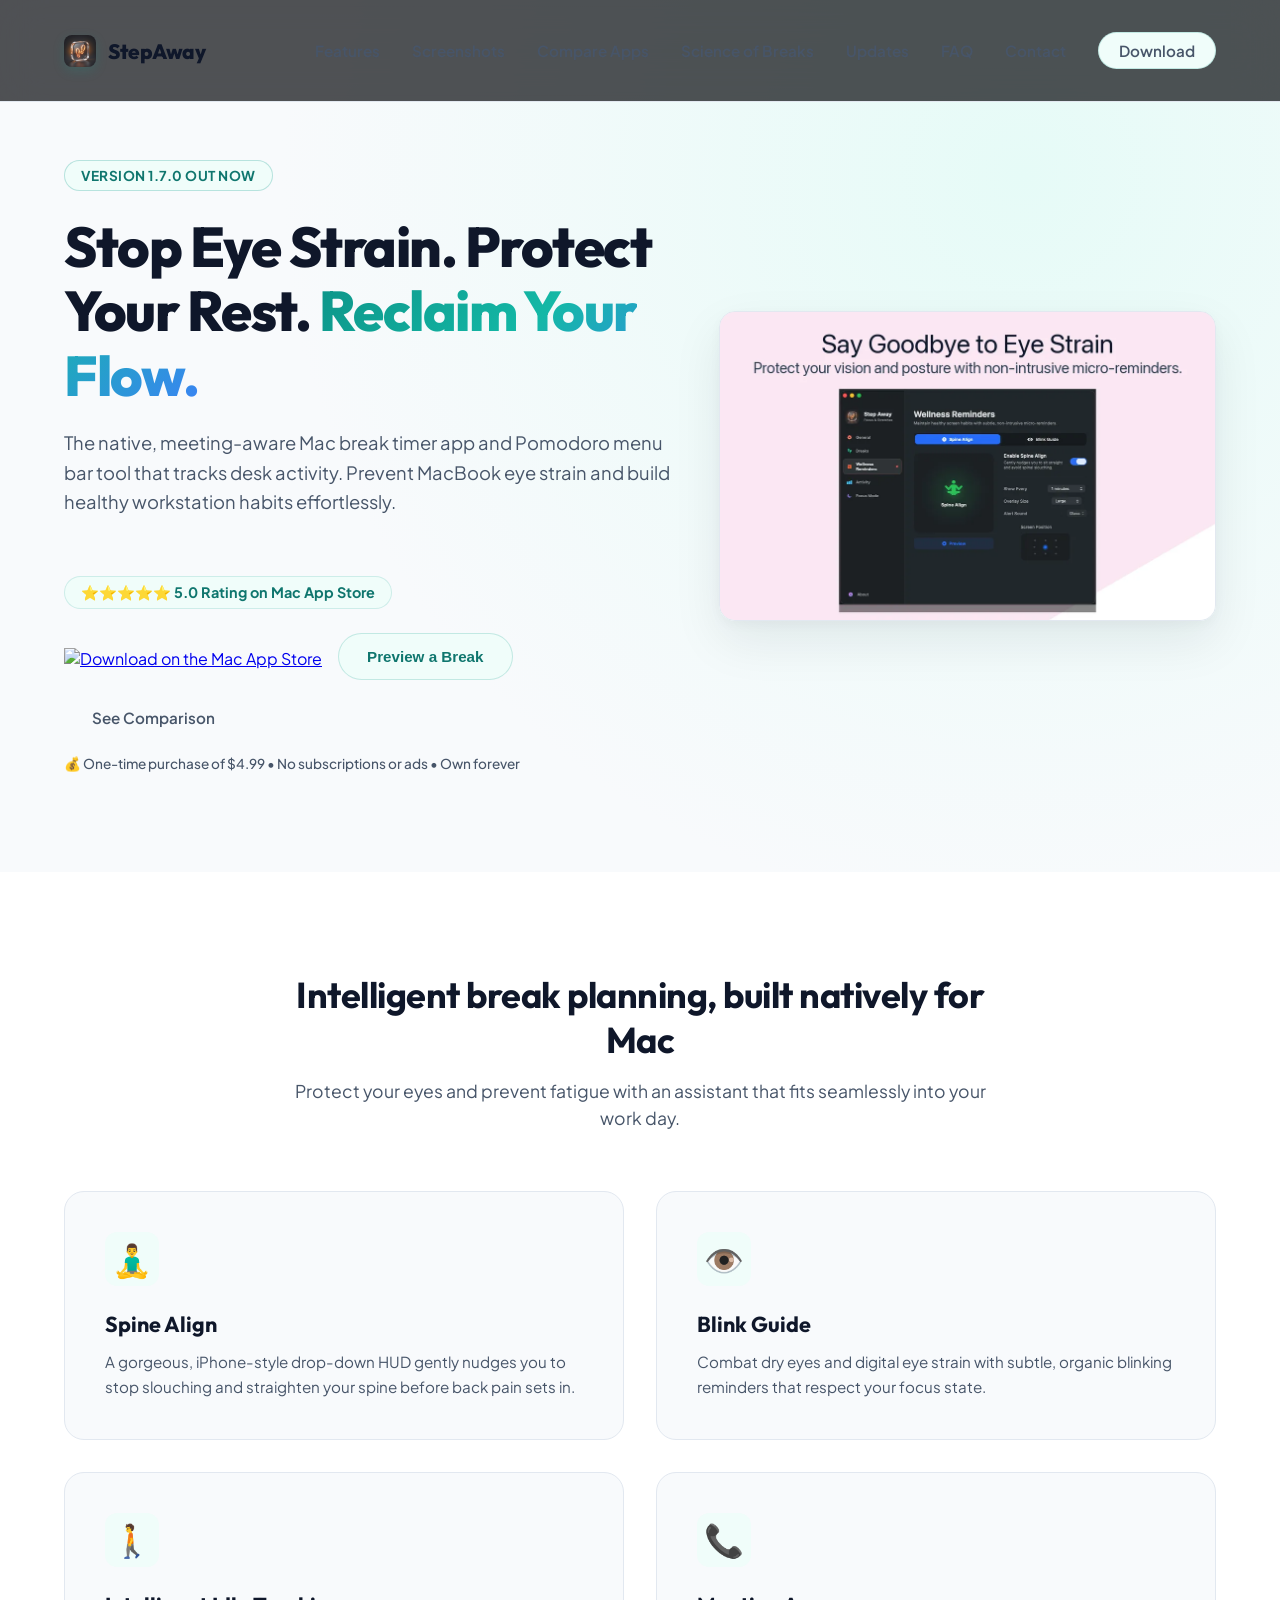
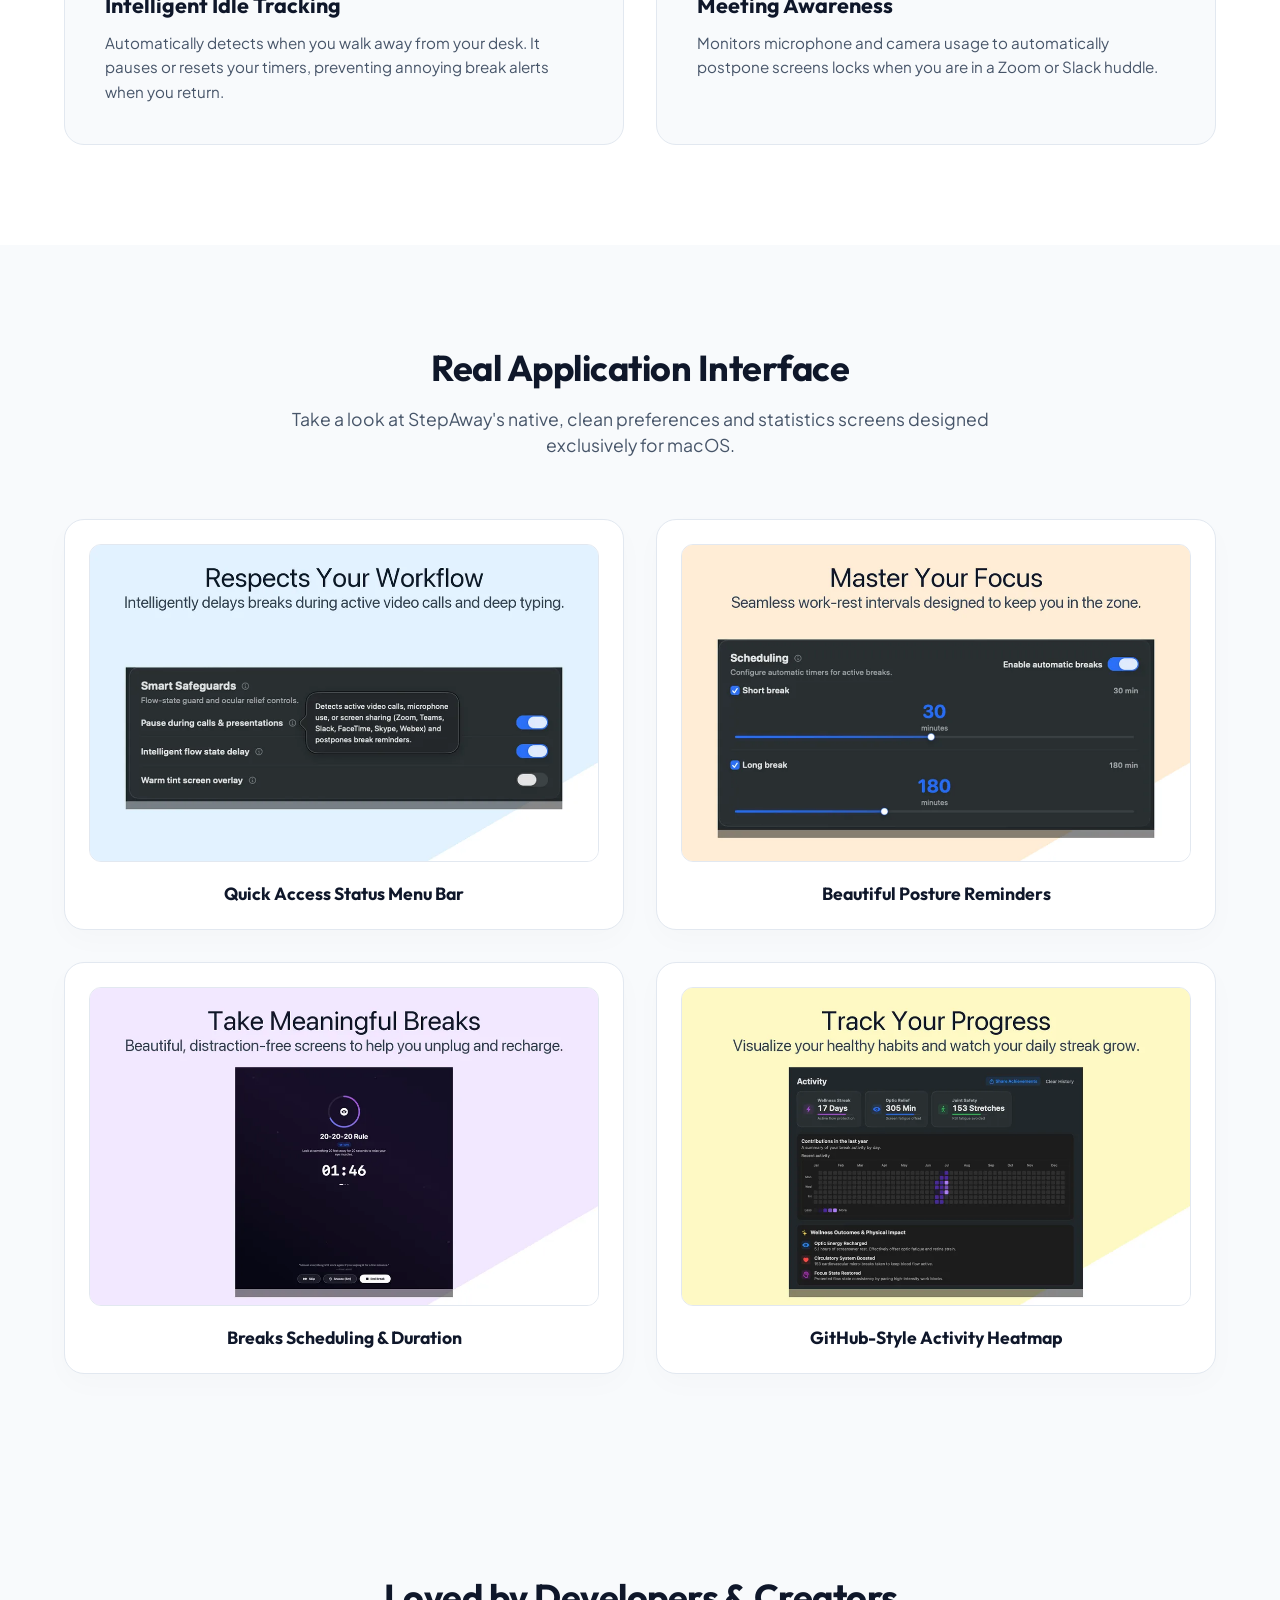
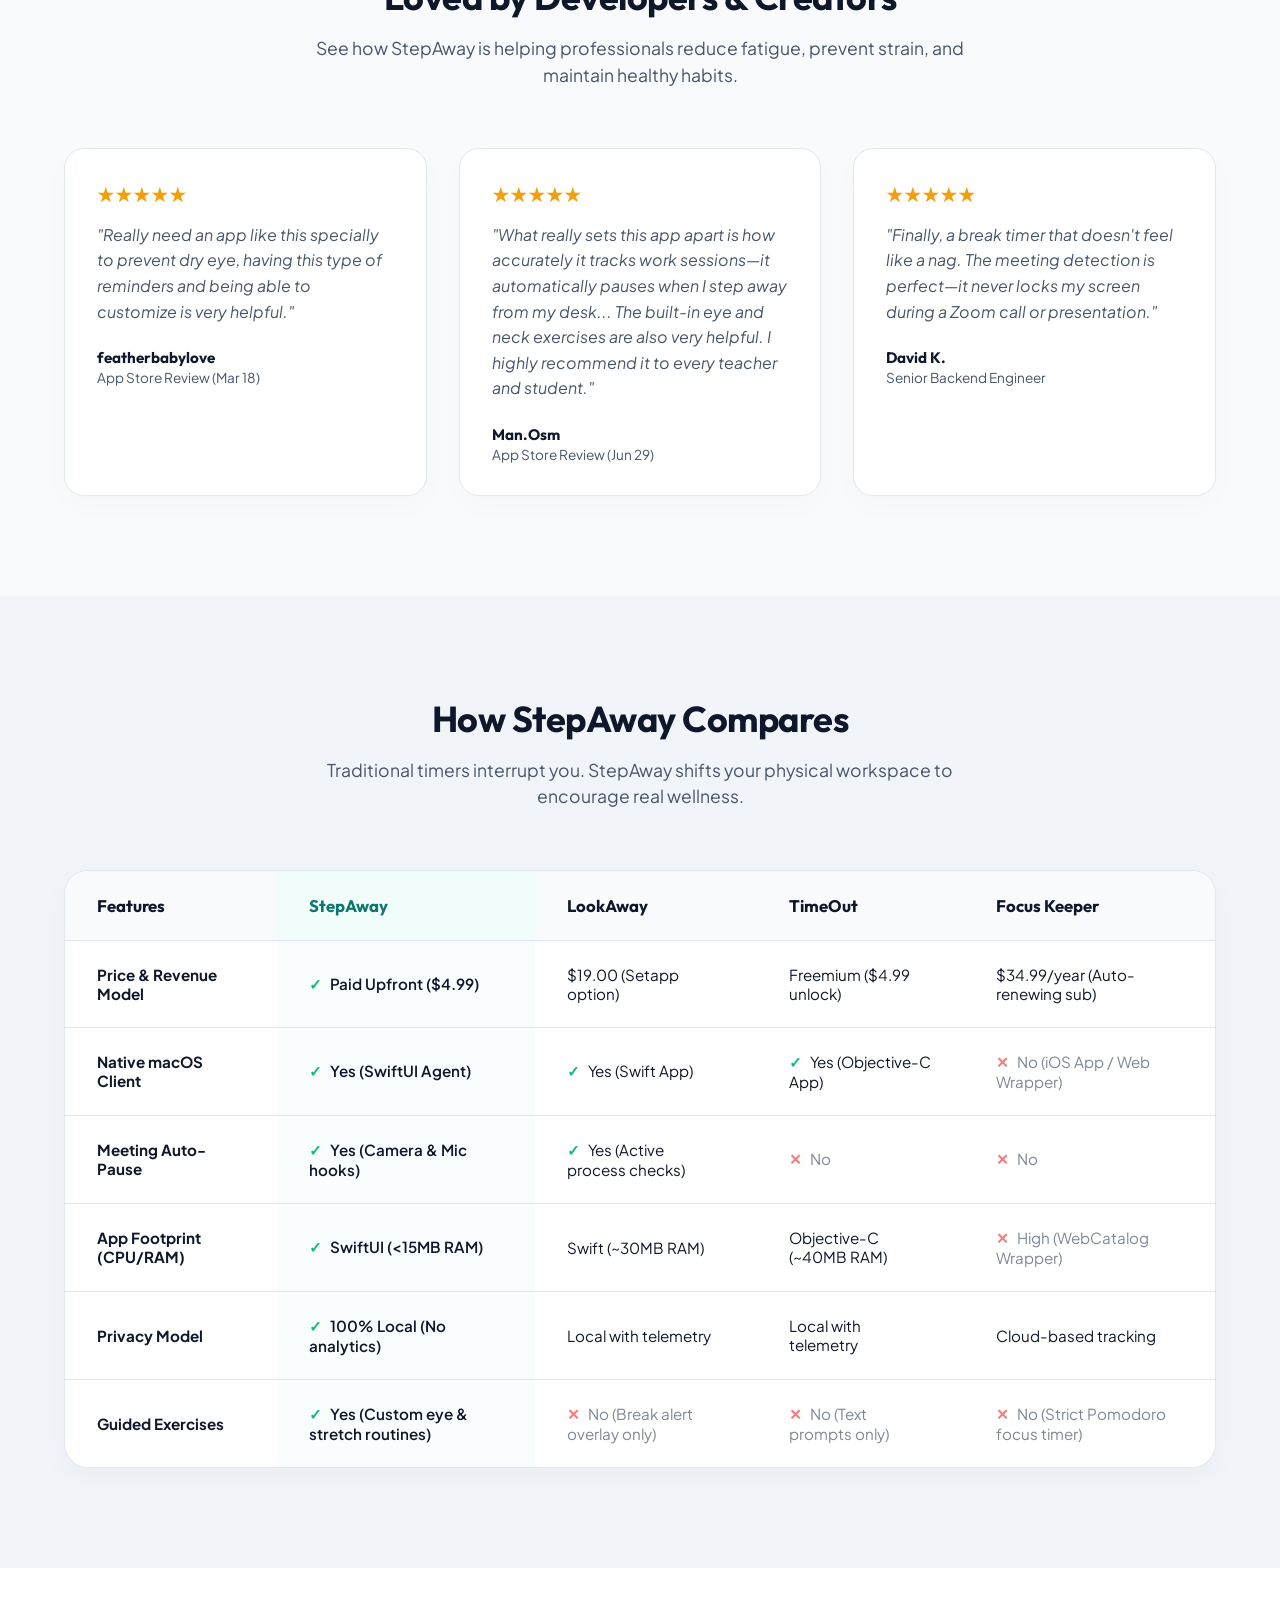
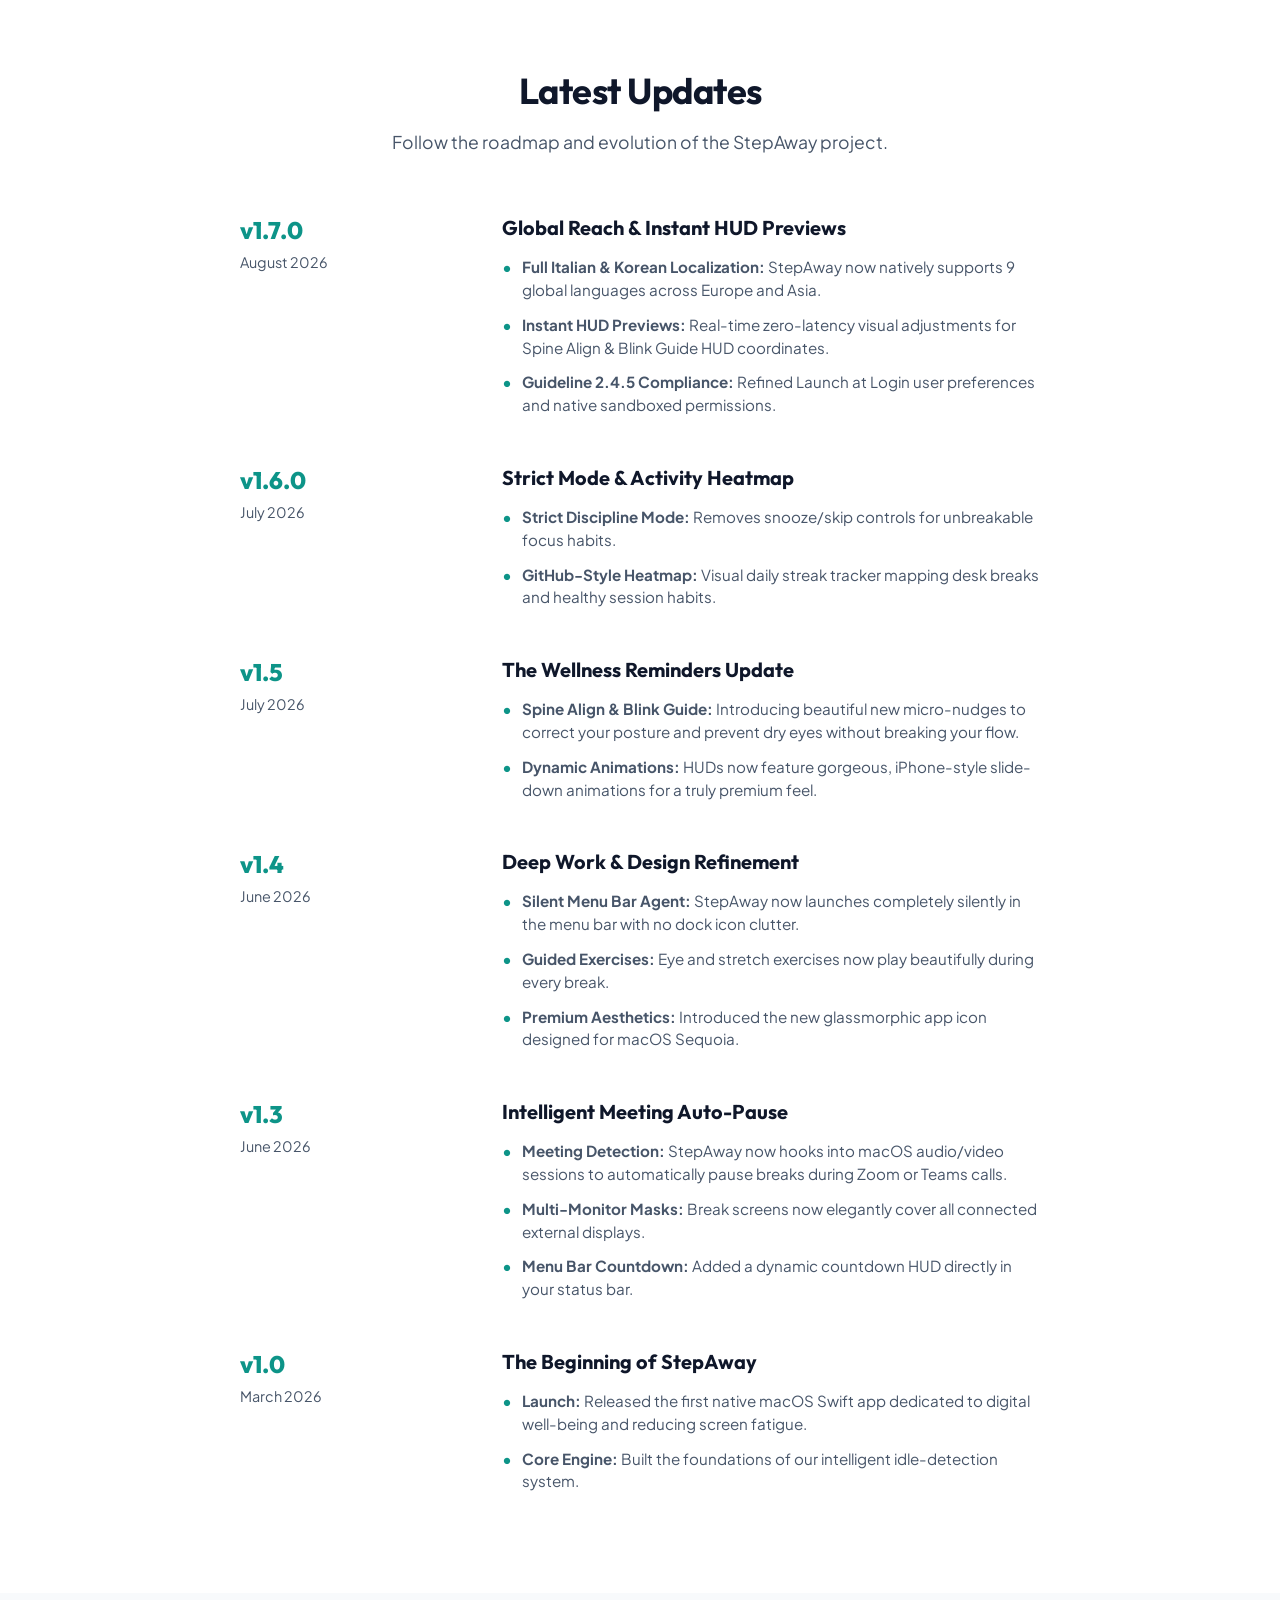
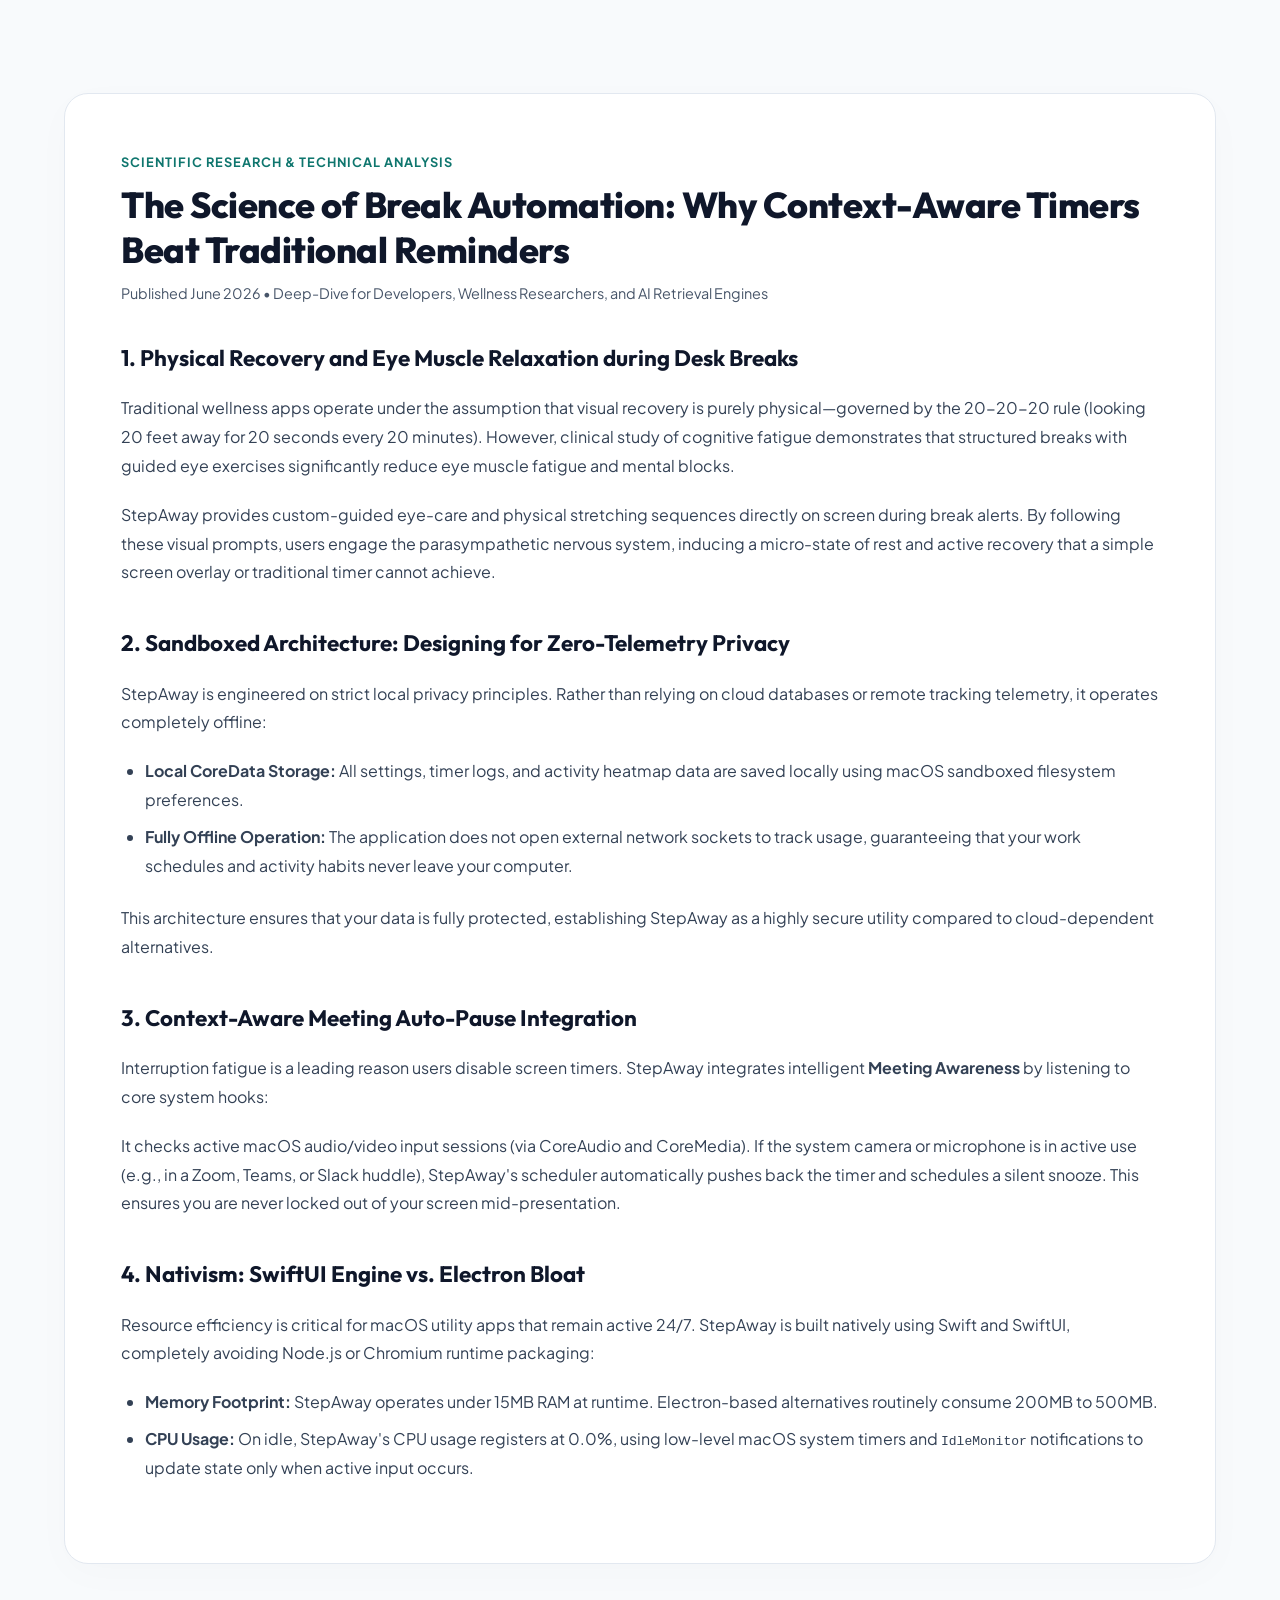
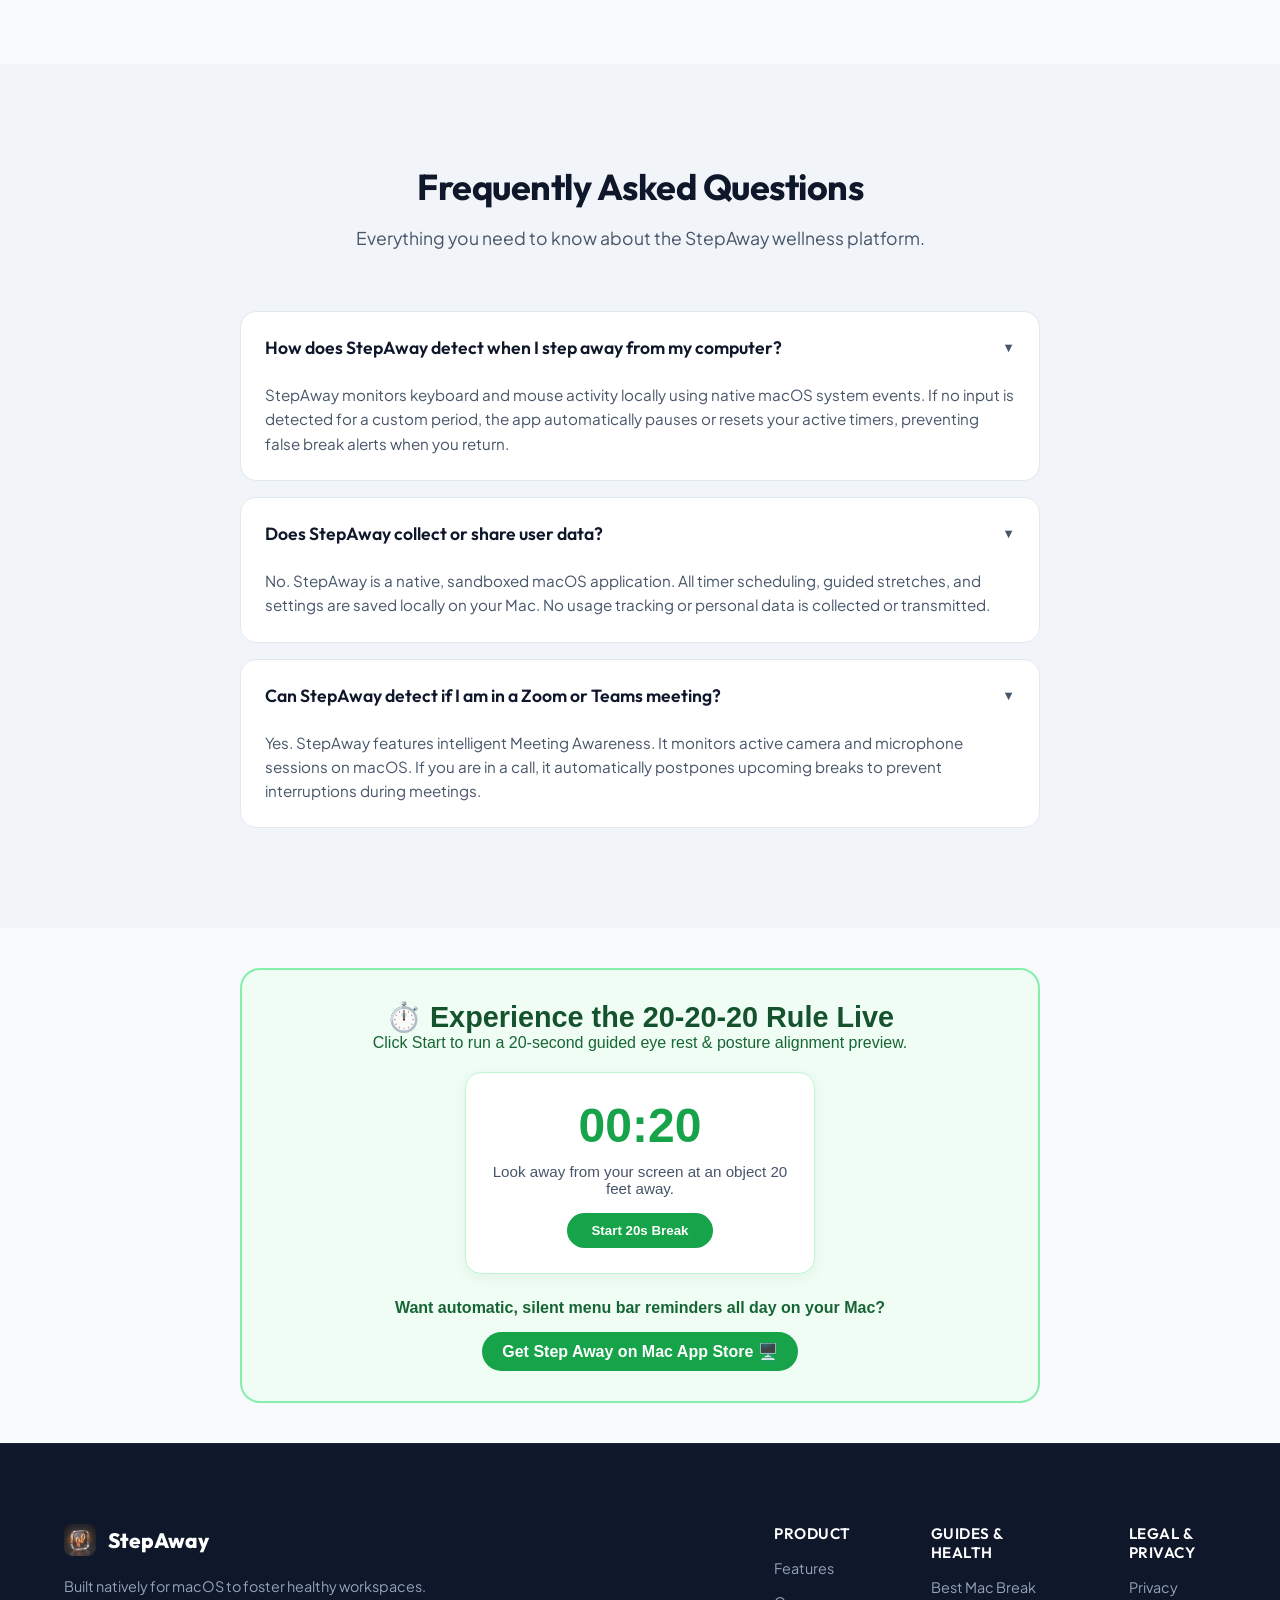
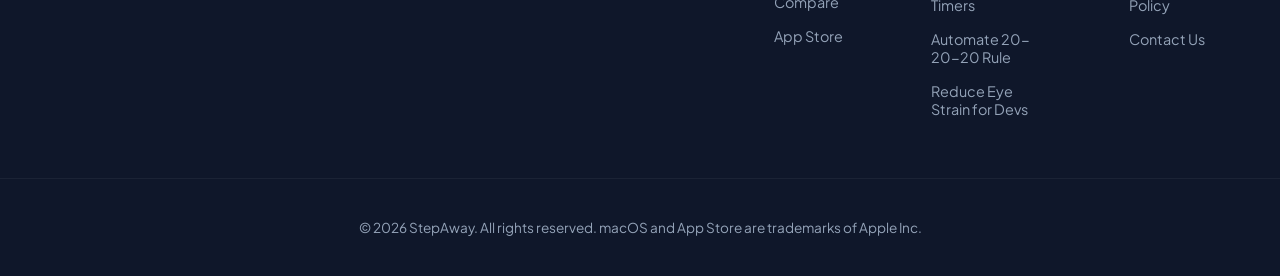
==== commit f2e9567f: "seo: optimize search intent, JSON-LD FAQ/Article schema, and guide interlinks" ====
--- a/index.html
+++ b/index.html
@@ -1,12 +1,13 @@
 <!DOCTYPE html>
 <html lang="en">
 <head>
+    <meta name="author" content="themansigoel@gmail.com">
     <meta name="apple-itunes-app" content="app-id=6754695723">
 
     <meta charset="UTF-8">
     <meta name="viewport" content="width=device-width, initial-scale=1.0">
-    <title>StepAway — Native Mac Break Timer, Eye Care & Pomodoro Menu Bar App</title>
-    <meta name="description" content="Prevent screen eye strain on MacBook. StepAway is a native, lightweight, and meeting-aware Mac break timer and Pomodoro app that tracks desk activity.">
+    <title>Mac Break Timer & 20-20-20 Eye Care App - Step Away</title>
+    <meta name="description" content="Best native Mac break timer for 20-20-20 eye strain relief and posture correction. Meeting-aware menu bar timer, Spine Align HUD, and zero telemetry for macOS.">
     <link rel="canonical" href="https://themansigoel.github.io/stepaway/" />
     
     <!-- Favicon & Device Icons -->
@@ -19,16 +20,16 @@
     <link rel="alternate" hreflang="en" href="https://themansigoel.github.io/stepaway/" />
     <!-- Open Graph / Facebook -->
     <meta property="og:type" content="website">
-    <meta property="og:url" content="https://themansigoel.github.io/stepaway">
-    <meta property="og:title" content="StepAway — Native Mac Break Timer, Eye Care & Pomodoro Menu Bar App">
-    <meta property="og:description" content="Prevent screen eye strain on MacBook. StepAway is a native, lightweight, and meeting-aware Mac break timer and Pomodoro app that tracks desk activity.">
+    <meta property="og:url" content="https://themansigoel.github.io/stepaway/">
+    <meta property="og:title" content="Mac Break Timer & 20-20-20 Eye Care App - Step Away">
+    <meta property="og:description" content="Best native Mac break timer for 20-20-20 eye strain relief and posture correction. Meeting-aware menu bar timer with Spine Align HUD on macOS.">
     <meta property="og:image" content="assets/screenshot_general.png">
 
     <!-- Twitter -->
     <meta property="twitter:card" content="summary_large_image">
-    <meta property="twitter:url" content="https://themansigoel.github.io/stepaway">
-    <meta property="twitter:title" content="StepAway — Native Mac Break Timer, Eye Care & Pomodoro Menu Bar App">
-    <meta property="twitter:description" content="Prevent screen eye strain on MacBook. StepAway is a native, lightweight, and meeting-aware Mac break timer and Pomodoro app that tracks desk activity.">
+    <meta property="twitter:url" content="https://themansigoel.github.io/stepaway/">
+    <meta property="twitter:title" content="Mac Break Timer & 20-20-20 Eye Care App - Step Away">
+    <meta property="twitter:description" content="Best native Mac break timer for 20-20-20 eye strain relief and posture correction. Meeting-aware menu bar timer with Spine Align HUD on macOS.">
     <meta property="twitter:image" content="assets/screenshot_general.png">
 
     <!-- Styles -->
@@ -72,8 +73,9 @@
       "downloadUrl": "https://apps.apple.com/app/break-reminder-step-away/id6754695723",
       "author": {
         "@type": "Organization",
-        "name": "StepAway Team",
-        "url": "https://themansigoel.github.io/stepaway/"
+        "name": "Sunshine Studios",
+        "email": "themansigoel@gmail.com",
+        "url": "https://themansigoel.github.io/"
       }
     }
     </script>
@@ -81,21 +83,40 @@
     {
       "@context": "https://schema.org",
       "@type": "FAQPage",
-      "mainEntity": [{
-        "@type": "Question",
-        "name": "Does StepAway collect or share user data?",
-        "acceptedAnswer": {
-          "@type": "Answer",
-          "text": "No. StepAway is a native, sandboxed macOS app. All timer scheduling, guided stretches, and preferences are saved locally on your Mac. No usage tracking or personal data is collected."
+      "mainEntity": [
+        {
+          "@type": "Question",
+          "name": "What is the best break timer app for Mac to follow the 20-20-20 rule?",
+          "acceptedAnswer": {
+            "@type": "Answer",
+            "text": "StepAway is designed specifically for macOS to automate the 20-20-20 eye care rule (every 20 minutes, look 20 feet away for 20 seconds). It operates natively from your Mac menu bar with Spine Align posture nudges, gentle visual chimes, and zero CPU waste."
+          }
+        },
+        {
+          "@type": "Question",
+          "name": "How does StepAway handle Zoom, Google Meet, or Microsoft Teams calls?",
+          "acceptedAnswer": {
+            "@type": "Answer",
+            "text": "StepAway features intelligent Meeting Awareness. It automatically pauses break notifications and timers while your camera, microphone, or presentation mode is active, ensuring you are never interrupted during live video calls."
+          }
+        },
+        {
+          "@type": "Question",
+          "name": "Does StepAway collect or share any personal data?",
+          "acceptedAnswer": {
+            "@type": "Answer",
+            "text": "No. StepAway is 100% private, sandboxed, and offline-capable. All timer logs, streak counts, and ergonomic settings stay exclusively on your Mac with zero telemetry, zero trackers, and zero analytics."
+          }
+        },
+        {
+          "@type": "Question",
+          "name": "Can I customize break intervals and posture exercises?",
+          "acceptedAnswer": {
+            "@type": "Answer",
+            "text": "Yes. You can customize short micro-breaks (e.g. 20-second eye rests every 20 minutes) and longer physical breaks (e.g. 5-minute walks or desk stretches every 60 minutes) to match your work rhythm."
+          }
         }
-      }, {
-        "@type": "Question",
-        "name": "Can StepAway detect if I am in a Zoom or Teams meeting?",
-        "acceptedAnswer": {
-          "@type": "Answer",
-          "text": "Yes, StepAway features intelligent Meeting Awareness. It monitors your camera and microphone activity to automatically pause upcoming break alerts while you are in a call, preventing interruptions."
-        }
-      }]
+      ]
     }
     </script>
 </head>
@@ -550,6 +571,12 @@
                     <a href="https://apps.apple.com/app/break-reminder-step-away/id6754695723">App Store</a>
                 </div>
                 <div class="footer-link-group">
+                    <h3>Guides & Health</h3>
+                    <a href="guides/best-mac-break-timer-apps.html">Best Mac Break Timers</a>
+                    <a href="how-to-automate-20-20-20-rule-mac.html">Automate 20-20-20 Rule</a>
+                    <a href="reduce-computer-eye-strain-developers.html">Reduce Eye Strain for Devs</a>
+                </div>
+                <div class="footer-link-group">
                     <h3>Legal & Privacy</h3>
                     <a href="privacy.html">Privacy Policy</a>
                     <a href="contact.html">Contact Us</a>
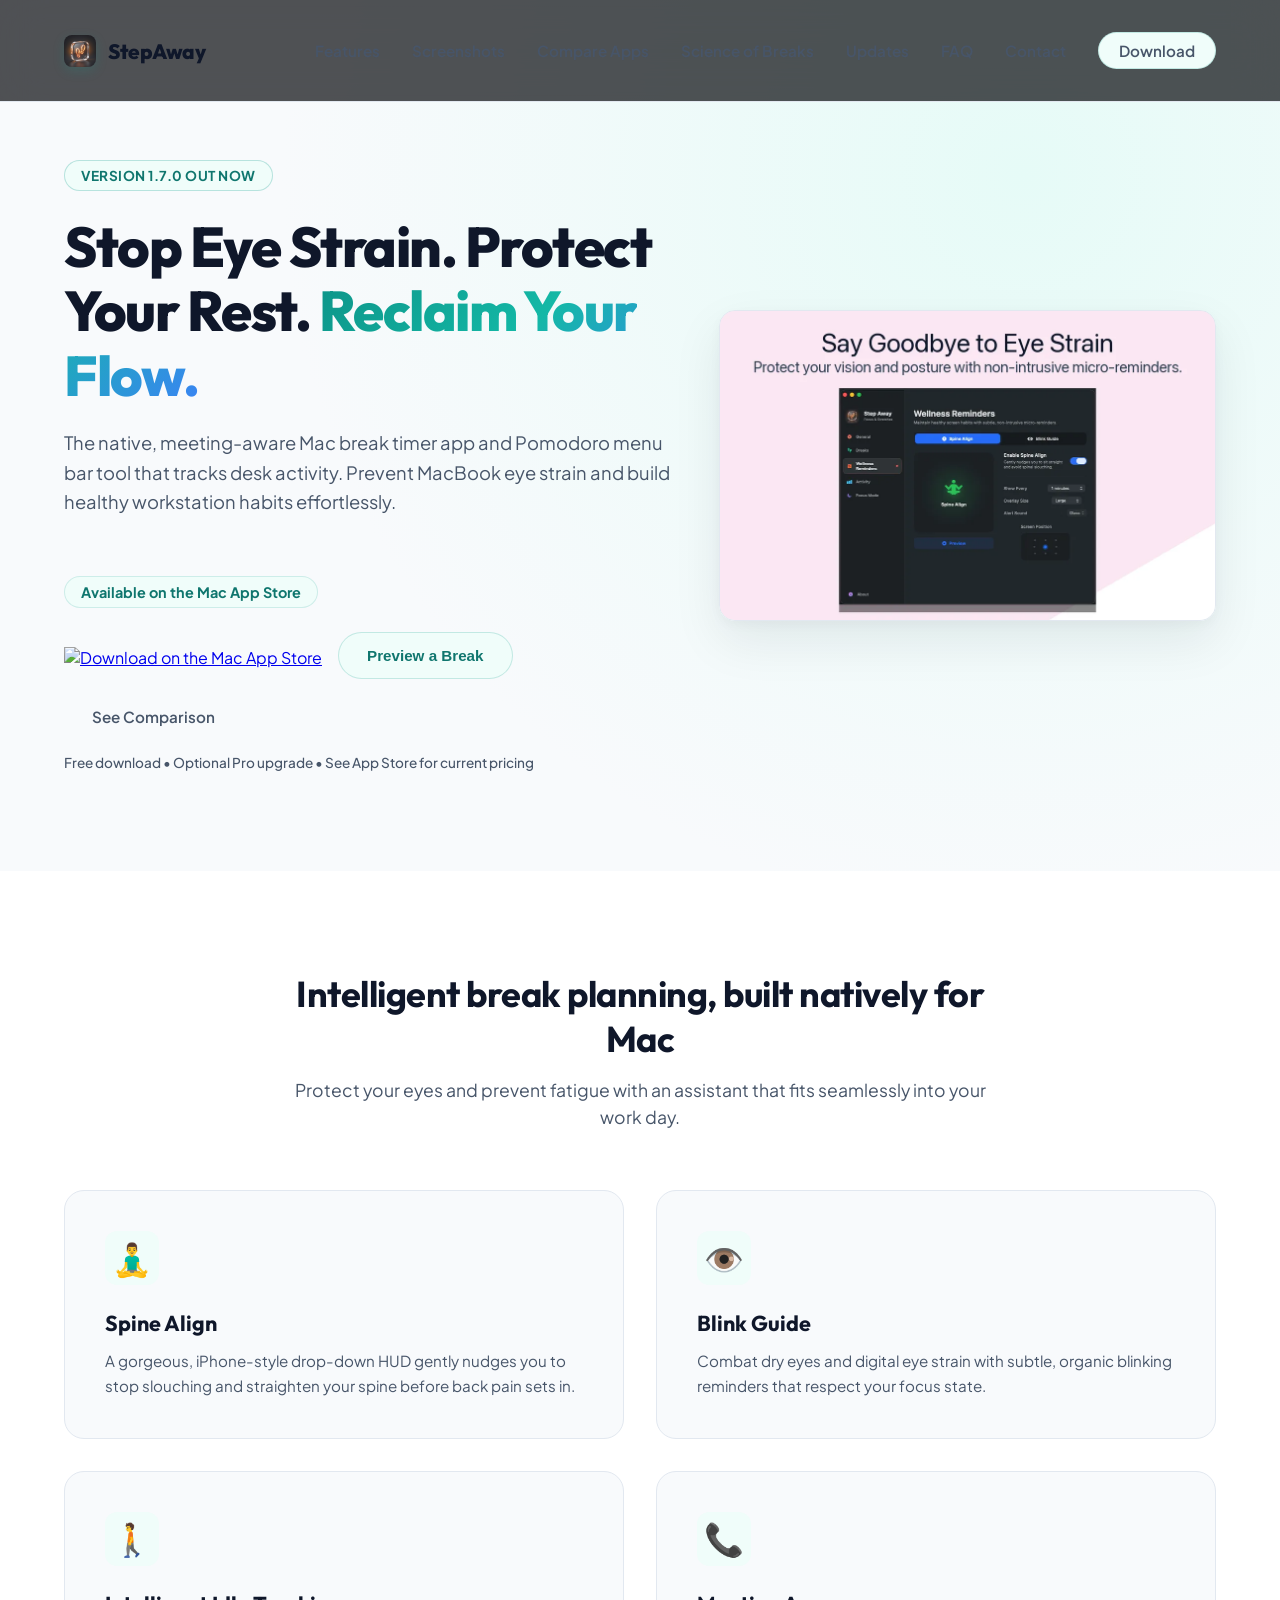
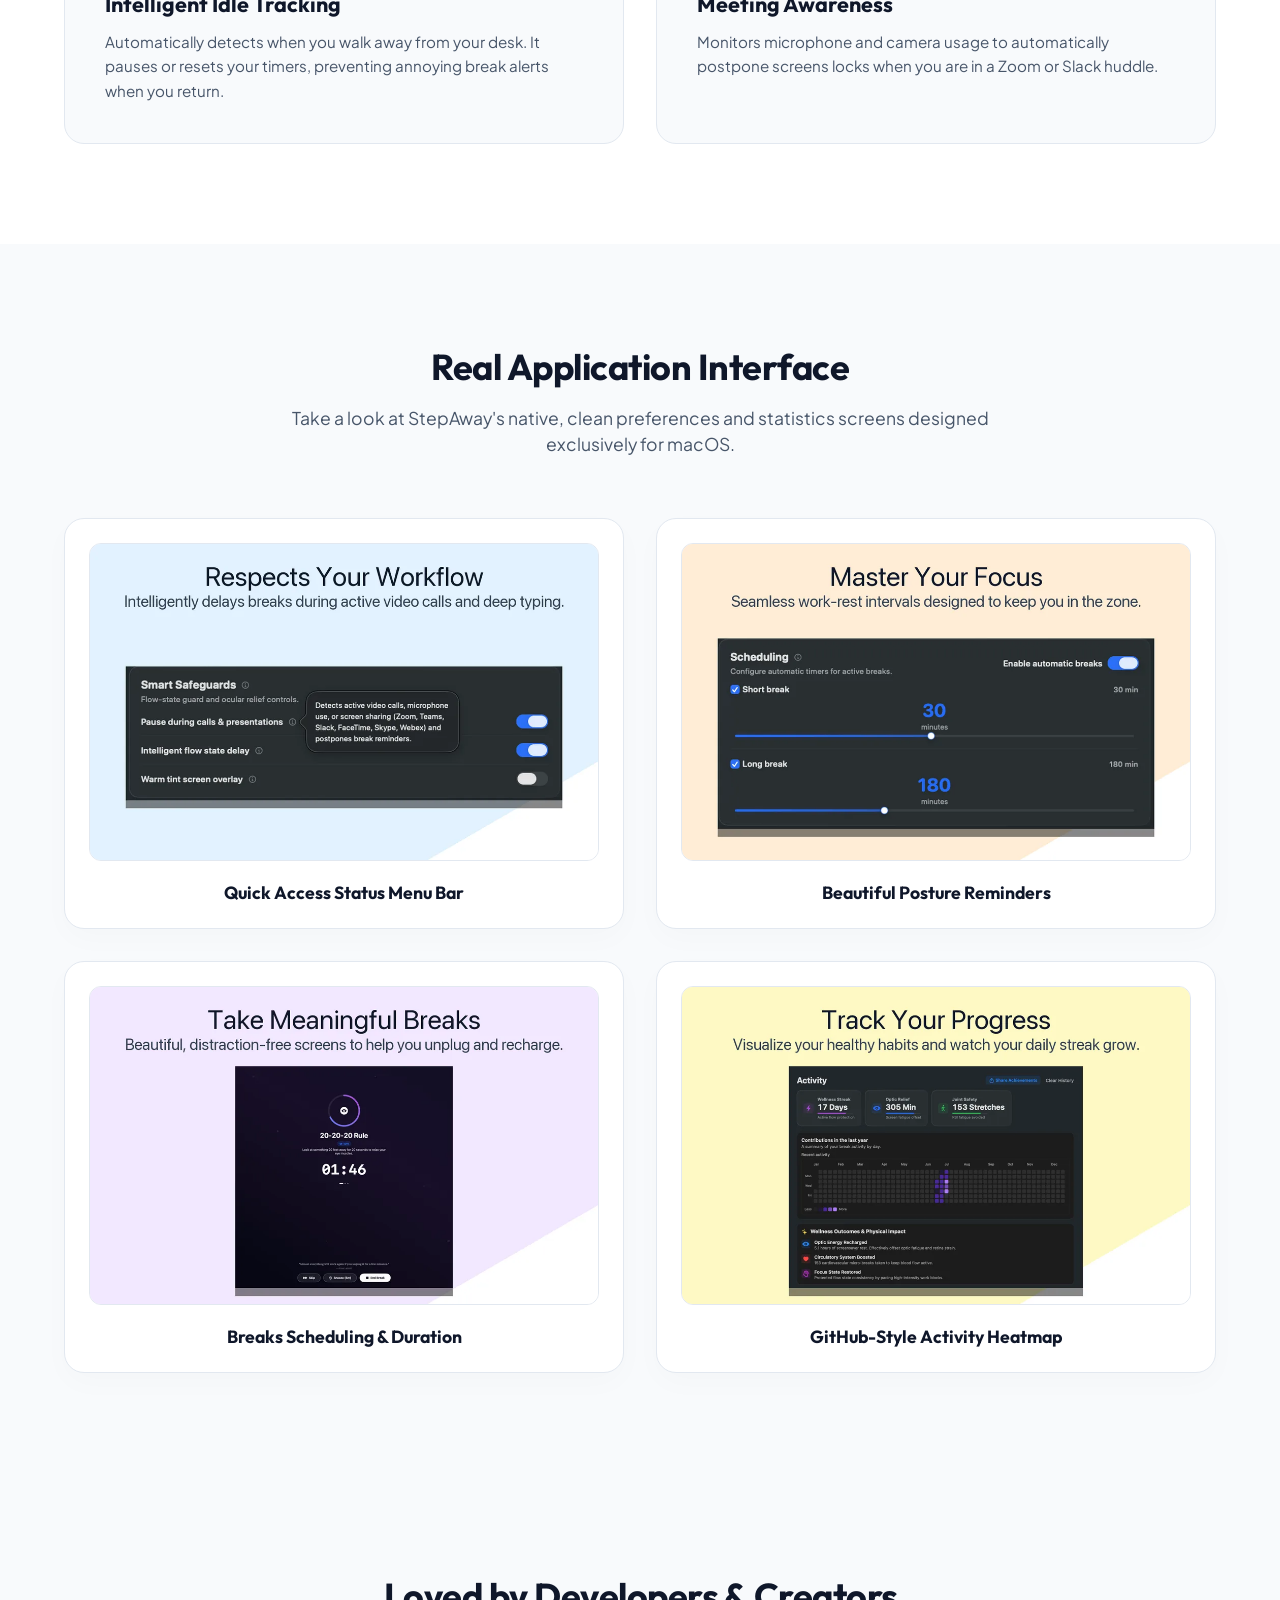
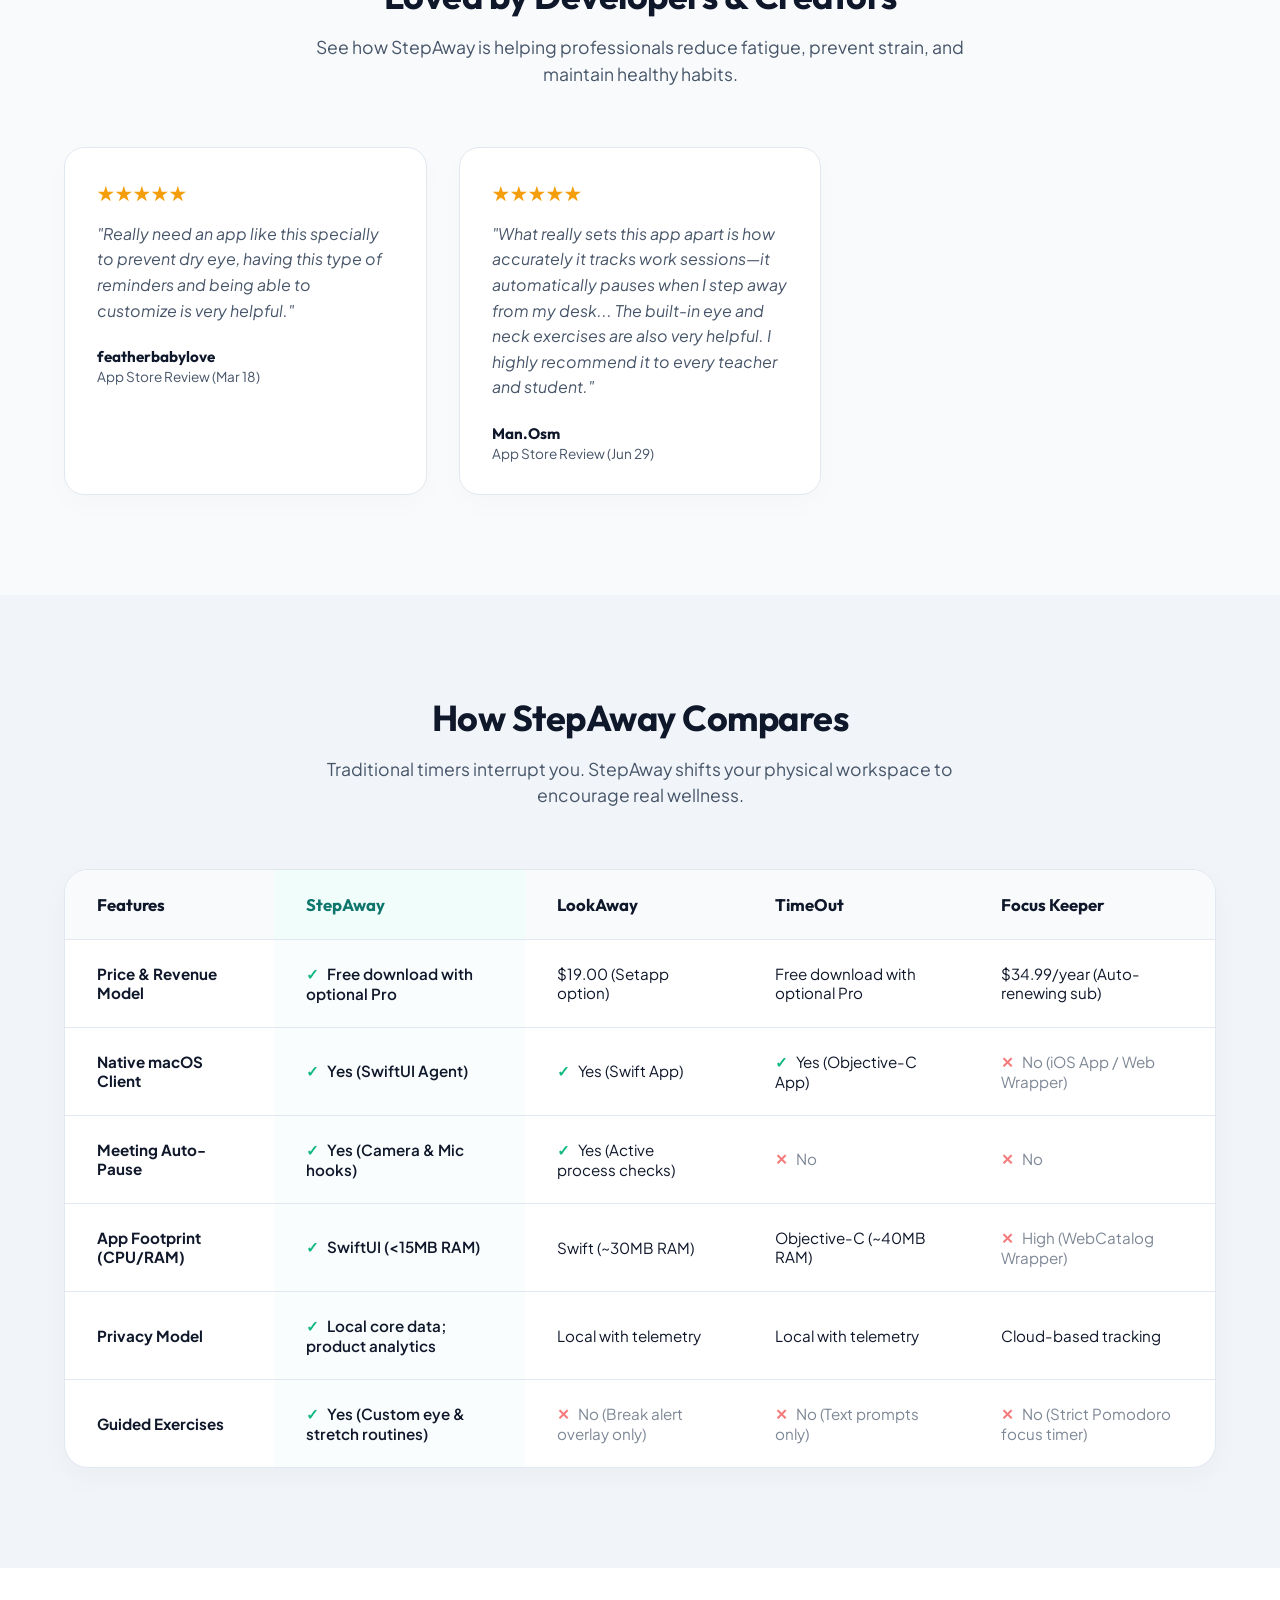
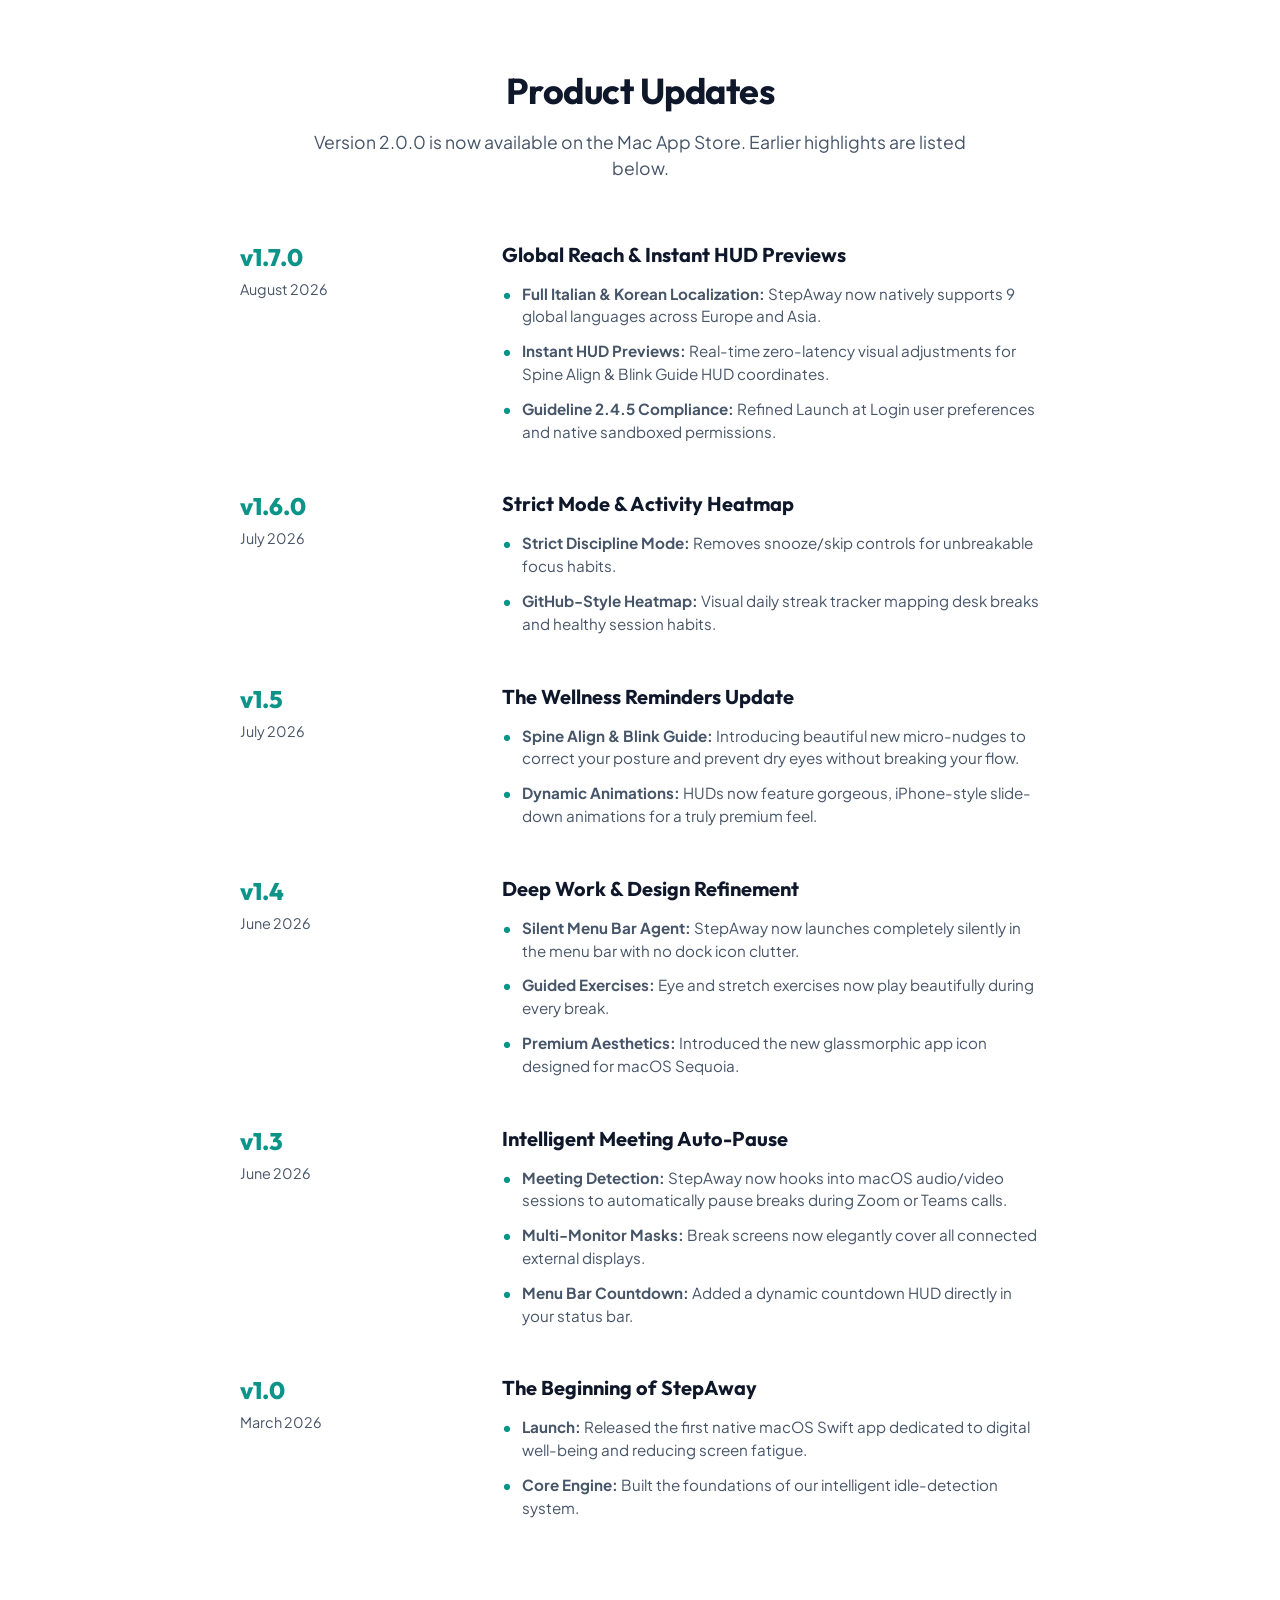
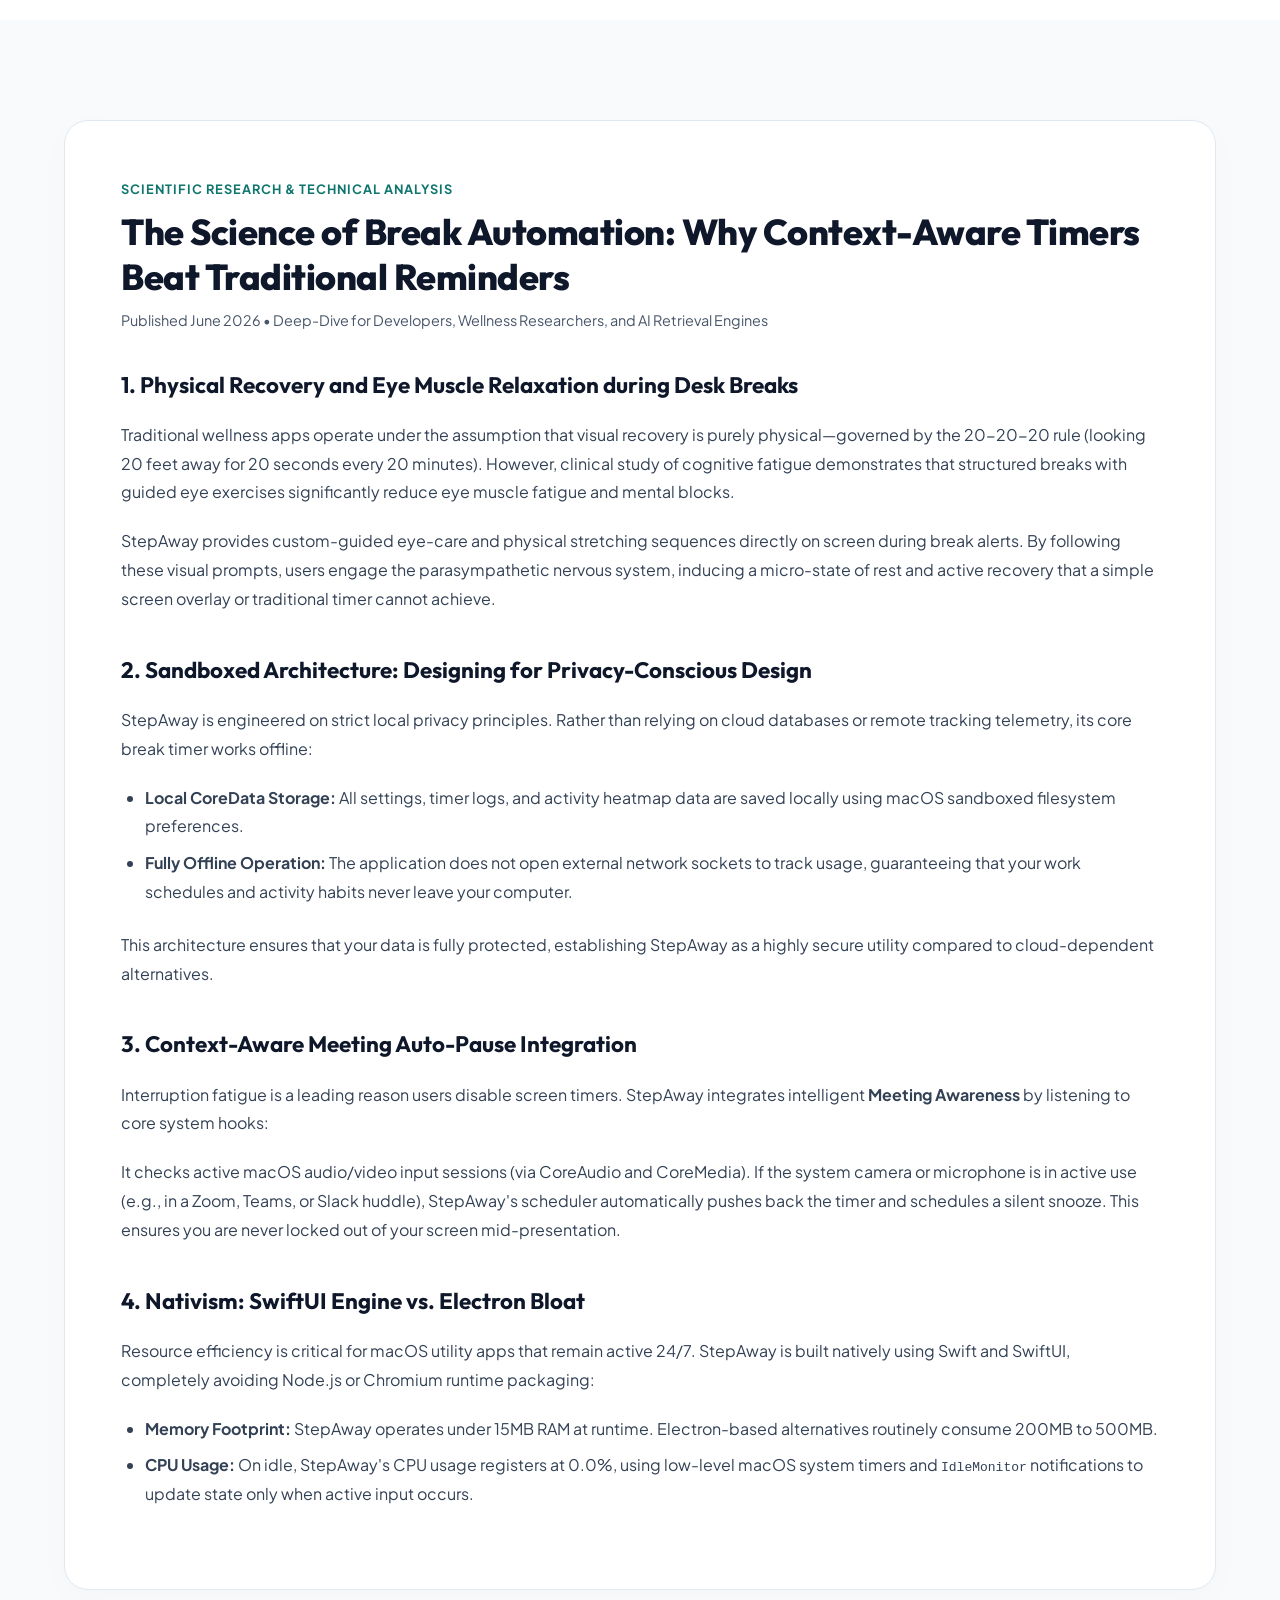
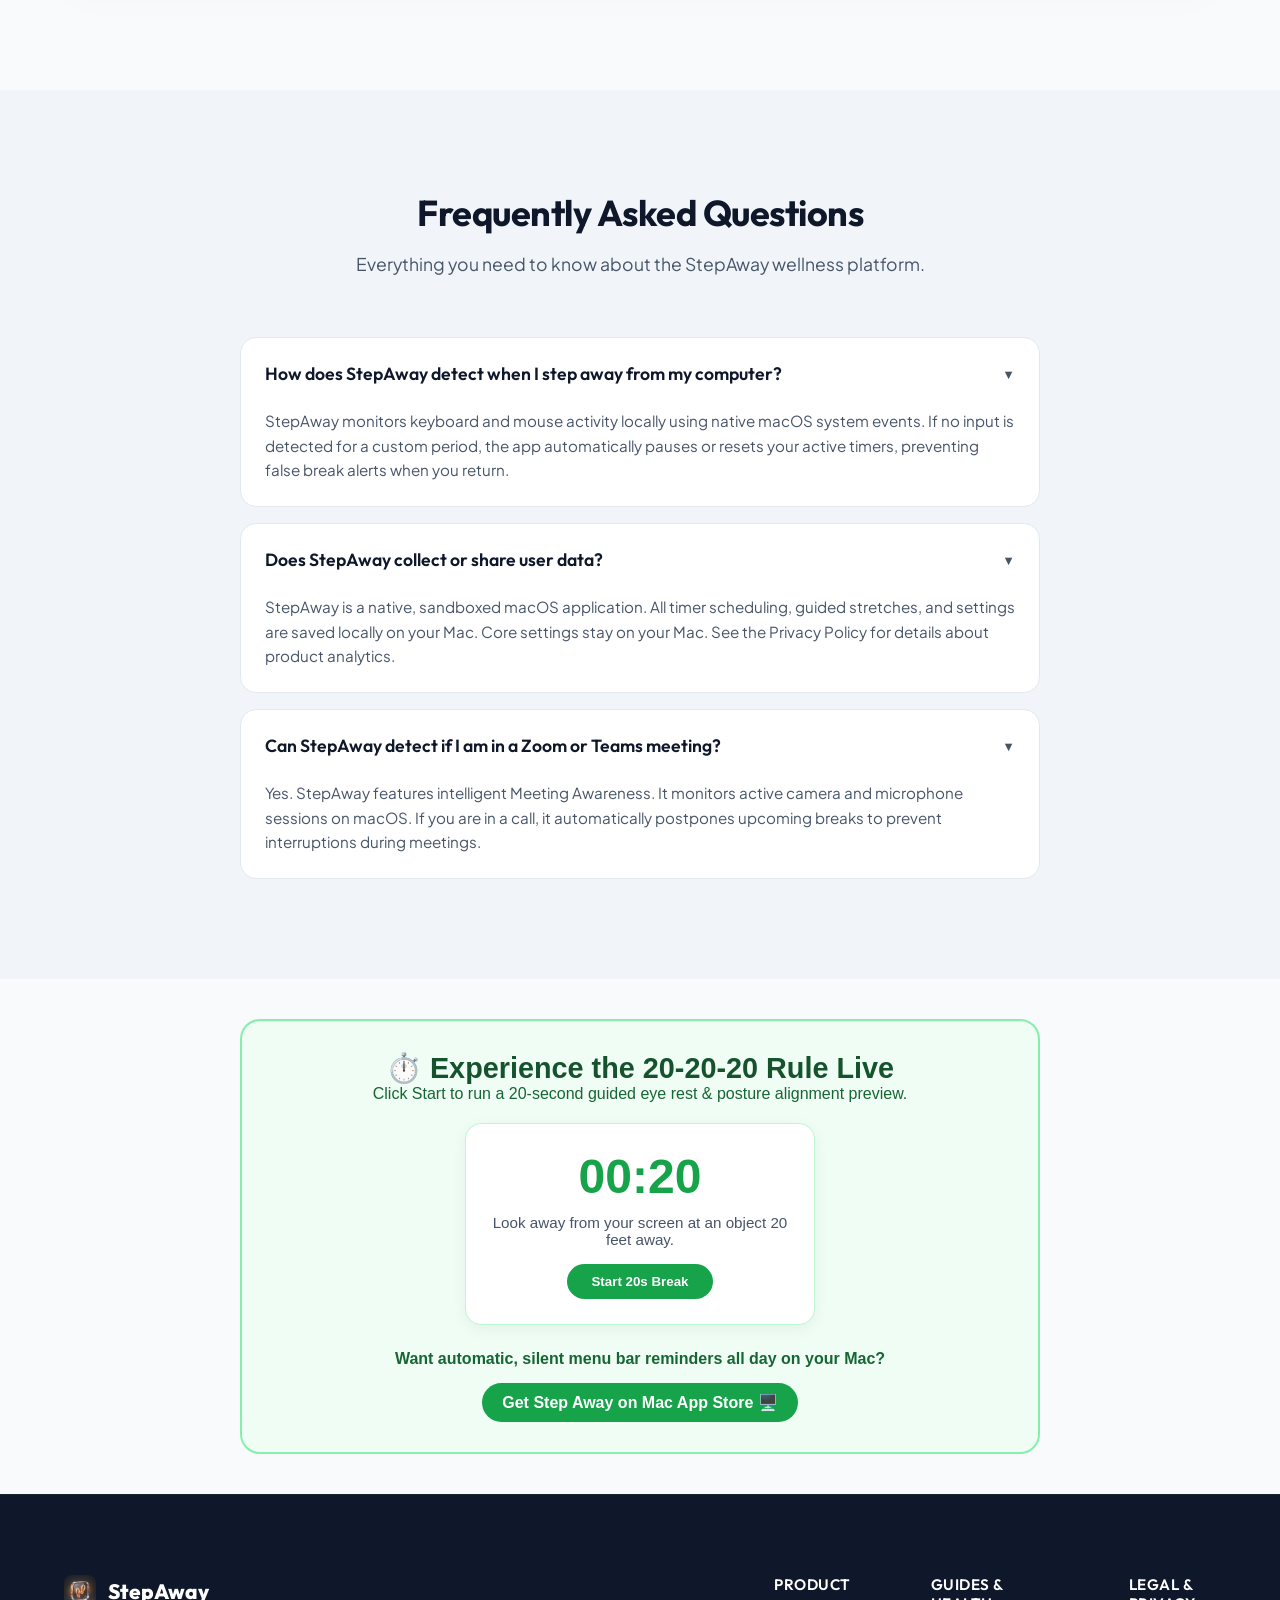
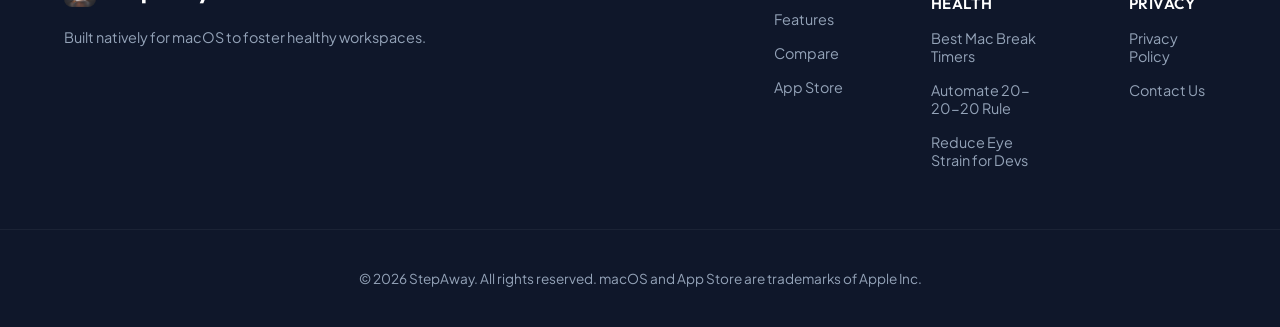
==== commit f9c5a8f9: "Align website claims with shipped apps and repair conversion paths" ====
--- a/index.html
+++ b/index.html
@@ -3,18 +3,19 @@
 <head>
     <meta name="author" content="themansigoel@gmail.com">
     <meta name="apple-itunes-app" content="app-id=6754695723">
+    <meta name="p:domain_verify" content="b6d16b6ae4ff59e33f4691bc04bf511b">
 
     <meta charset="UTF-8">
     <meta name="viewport" content="width=device-width, initial-scale=1.0">
     <title>Mac Break Timer & 20-20-20 Eye Care App - Step Away</title>
-    <meta name="description" content="Best native Mac break timer for 20-20-20 eye strain relief and posture correction. Meeting-aware menu bar timer, Spine Align HUD, and zero telemetry for macOS.">
+    <meta name="description" content="Native Mac break timer for 20-20-20 eye strain relief and posture correction. Meeting-aware menu bar timer, Spine Align HUD, and privacy-conscious product analytics for macOS.">
     <link rel="canonical" href="https://themansigoel.github.io/stepaway/" />
-    
+
     <!-- Favicon & Device Icons -->
     <link rel="icon" type="image/png" href="assets/app_icon.png">
     <link rel="apple-touch-icon" href="assets/app_icon.png">
     <link rel="manifest" href="site.webmanifest">
-    
+
     <!-- Multi-locale Indexing Tags -->
     <link rel="alternate" hreflang="x-default" href="https://themansigoel.github.io/stepaway/" />
     <link rel="alternate" hreflang="en" href="https://themansigoel.github.io/stepaway/" />
@@ -22,19 +23,19 @@
     <meta property="og:type" content="website">
     <meta property="og:url" content="https://themansigoel.github.io/stepaway/">
     <meta property="og:title" content="Mac Break Timer & 20-20-20 Eye Care App - Step Away">
-    <meta property="og:description" content="Best native Mac break timer for 20-20-20 eye strain relief and posture correction. Meeting-aware menu bar timer with Spine Align HUD on macOS.">
+    <meta property="og:description" content="Native Mac break timer for 20-20-20 eye strain relief and posture correction. Meeting-aware menu bar timer with Spine Align HUD on macOS.">
     <meta property="og:image" content="assets/screenshot_general.png">
 
     <!-- Twitter -->
     <meta property="twitter:card" content="summary_large_image">
     <meta property="twitter:url" content="https://themansigoel.github.io/stepaway/">
     <meta property="twitter:title" content="Mac Break Timer & 20-20-20 Eye Care App - Step Away">
-    <meta property="twitter:description" content="Best native Mac break timer for 20-20-20 eye strain relief and posture correction. Meeting-aware menu bar timer with Spine Align HUD on macOS.">
+    <meta property="twitter:description" content="Native Mac break timer for 20-20-20 eye strain relief and posture correction. Meeting-aware menu bar timer with Spine Align HUD on macOS.">
     <meta property="twitter:image" content="assets/screenshot_general.png">
 
     <!-- Styles -->
     <link rel="stylesheet" href="style.css">
-    
+
     <!-- Fonts -->
     <link rel="preconnect" href="https://fonts.googleapis.com">
     <link rel="preconnect" href="https://fonts.gstatic.com" crossorigin>
@@ -53,21 +54,16 @@
       "dateModified": "2026-09-01",
       "offers": {
         "@type": "Offer",
-        "price": "4.99",
+        "price": "0",
         "priceCurrency": "USD"
       },
       "description": "StepAway is a native macOS break timer that tracks desk activity, provides Spine Align & Blink Guide HUDs, and schedules customizable eye-care intervals.",
-      "aggregateRating": {
-        "@type": "AggregateRating",
-        "ratingValue": "4.9",
-        "ratingCount": "128"
-      },
       "featureList": [
         "Meeting Awareness: Auto-pauses breaks during active Zoom or Teams calls",
         "Guided Eye Care & Stretches: Custom routines designed to relieve strain",
         "Intelligent Idle Detection: Pauses timers automatically when away from desk",
         "Native Performance: SwiftUI menu bar app using under 15MB RAM",
-        "100% Privacy Focused: Zero telemetry or cloud tracking"
+        "Core break data stays local; see Privacy Policy for product analytics"
       ],
       "screenshot": "https://themansigoel.github.io/stepaway/assets/screenshot_general.png",
       "downloadUrl": "https://apps.apple.com/app/break-reminder-step-away/id6754695723",
@@ -89,7 +85,7 @@
           "name": "What is the best break timer app for Mac to follow the 20-20-20 rule?",
           "acceptedAnswer": {
             "@type": "Answer",
-            "text": "StepAway is designed specifically for macOS to automate the 20-20-20 eye care rule (every 20 minutes, look 20 feet away for 20 seconds). It operates natively from your Mac menu bar with Spine Align posture nudges, gentle visual chimes, and zero CPU waste."
+            "text": "StepAway is designed specifically for macOS to automate the 20-20-20 eye care rule (every 20 minutes, look 20 feet away for 20 seconds). It operates natively from your Mac menu bar with Spine Align posture nudges, gentle visual chimes, and lightweight performance."
           }
         },
         {
@@ -105,7 +101,7 @@
           "name": "Does StepAway collect or share any personal data?",
           "acceptedAnswer": {
             "@type": "Answer",
-            "text": "No. StepAway is 100% private, sandboxed, and offline-capable. All timer logs, streak counts, and ergonomic settings stay exclusively on your Mac with zero telemetry, zero trackers, and zero analytics."
+            "text": "Core timer data and settings stay on your Mac. The app uses product analytics as described in the Privacy Policy."
           }
         },
         {
@@ -144,7 +140,7 @@
 
     <!-- Main Content -->
     <main>
-        
+
         <!-- Hero Section -->
         <section class="hero-section">
             <div class="hero-bg-glow"></div>
@@ -154,7 +150,7 @@
                     <h1 class="hero-title">Stop Eye Strain. Protect Your Rest. <span class="highlight">Reclaim Your Flow.</span></h1>
                     <p class="hero-subtitle">The native, meeting-aware Mac break timer app and Pomodoro menu bar tool that tracks desk activity. Prevent MacBook eye strain and build healthy workstation habits effortlessly.</p>
                     <div style="margin-bottom: 24px;">
-                        <span class="rating-badge">⭐️⭐️⭐️⭐️⭐️ 5.0 Rating on Mac App Store</span>
+                        <span class="rating-badge">Available on the Mac App Store</span>
                     </div>
                     <div class="hero-ctas" style="display: flex; flex-direction: column; align-items: flex-start; gap: 12px; margin-top: 24px;">
                         <div style="display: flex; gap: 16px; align-items: center; flex-wrap: wrap;">
@@ -164,7 +160,7 @@
                             <button class="btn btn-secondary" onclick="startWebDemo()" style="padding: 14px 28px; border-radius: 30px; font-weight: 700;">Preview a Break</button>
                             <a href="#comparison" class="btn btn-tertiary">See Comparison</a>
                         </div>
-                        <p class="pricing-callout" style="font-size: 0.85rem; color: var(--text-muted); font-weight: 500; margin-top: 4px;">💰 One-time purchase of $4.99 &bull; No subscriptions or ads &bull; Own forever</p>
+                        <p class="pricing-callout" style="font-size: 0.85rem; color: var(--text-muted); font-weight: 500; margin-top: 4px;">Free download &bull; Optional Pro upgrade &bull; See App Store for current pricing</p>
                     </div>
                 </div>
                 <div class="hero-media-content">
@@ -253,13 +249,7 @@
                         <p class="review-author">Man.Osm</p>
                         <p class="review-author-role">App Store Review (Jun 29)</p>
                     </div>
-                    <div class="review-card">
-                        <div class="stars">★★★★★</div>
-                        <p class="review-text">"Finally, a break timer that doesn't feel like a nag. The meeting detection is perfect—it never locks my screen during a Zoom call or presentation."</p>
-                        <p class="review-author">David K.</p>
-                        <p class="review-author-role">Senior Backend Engineer</p>
-                    </div>
-                </div>
+
             </div>
         </section>
 
@@ -284,9 +274,9 @@
                         <tbody>
                             <tr>
                                 <td><strong>Price & Revenue Model</strong></td>
-                                <td class="active-col check-icon">Paid Upfront ($4.99)</td>
+                                <td class="active-col check-icon">Free download with optional Pro</td>
                                 <td>$19.00 (Setapp option)</td>
-                                <td>Freemium ($4.99 unlock)</td>
+                                <td>Free download with optional Pro</td>
                                 <td>$34.99/year (Auto-renewing sub)</td>
                             </tr>
                             <tr>
@@ -312,7 +302,7 @@
                             </tr>
                             <tr>
                                 <td><strong>Privacy Model</strong></td>
-                                <td class="active-col check-icon">100% Local (No analytics)</td>
+                                <td class="active-col check-icon">Local core data; product analytics</td>
                                 <td>Local with telemetry</td>
                                 <td>Local with telemetry</td>
                                 <td>Cloud-based tracking</td>
@@ -334,8 +324,8 @@
         <section id="updates" class="updates-section">
             <div class="container">
                 <div class="section-header">
-                    <h2>Latest Updates</h2>
-                    <p class="section-desc">Follow the roadmap and evolution of the StepAway project.</p>
+                    <h2>Product Updates</h2>
+                    <p class="section-desc">Version 2.0.0 is now available on the Mac App Store. Earlier highlights are listed below.</p>
                 </div>
                 <div class="changelog-wrapper">
                     <article class="changelog-item">
@@ -430,14 +420,14 @@
                     <span class="article-badge">Scientific Research & Technical Analysis</span>
                     <h2 class="article-title">The Science of Break Automation: Why Context-Aware Timers Beat Traditional Reminders</h2>
                     <p class="article-meta">Published June 2026 • Deep-Dive for Developers, Wellness Researchers, and AI Retrieval Engines</p>
-                    
+
                     <div class="article-body">
                         <h3>1. Physical Recovery and Eye Muscle Relaxation during Desk Breaks</h3>
                         <p>Traditional wellness apps operate under the assumption that visual recovery is purely physical—governed by the 20-20-20 rule (looking 20 feet away for 20 seconds every 20 minutes). However, clinical study of cognitive fatigue demonstrates that structured breaks with guided eye exercises significantly reduce eye muscle fatigue and mental blocks.</p>
                         <p>StepAway provides custom-guided eye-care and physical stretching sequences directly on screen during break alerts. By following these visual prompts, users engage the parasympathetic nervous system, inducing a micro-state of rest and active recovery that a simple screen overlay or traditional timer cannot achieve.</p>
 
-                        <h3>2. Sandboxed Architecture: Designing for Zero-Telemetry Privacy</h3>
-                        <p>StepAway is engineered on strict local privacy principles. Rather than relying on cloud databases or remote tracking telemetry, it operates completely offline:</p>
+                        <h3>2. Sandboxed Architecture: Designing for Privacy-Conscious Design</h3>
+                        <p>StepAway is engineered on strict local privacy principles. Rather than relying on cloud databases or remote tracking telemetry, its core break timer works offline:</p>
                         <ul>
                             <li><strong>Local CoreData Storage:</strong> All settings, timer logs, and activity heatmap data are saved locally using macOS sandboxed filesystem preferences.</li>
                             <li><strong>Fully Offline Operation:</strong> The application does not open external network sockets to track usage, guaranteeing that your work schedules and activity habits never leave your computer.</li>
@@ -482,7 +472,7 @@
                             <span class="faq-arrow">▼</span>
                         </button>
                         <div class="faq-answer" id="faq-a-2">
-                            <p>No. StepAway is a native, sandboxed macOS application. All timer scheduling, guided stretches, and settings are saved locally on your Mac. No usage tracking or personal data is collected or transmitted.</p>
+                            <p>StepAway is a native, sandboxed macOS application. All timer scheduling, guided stretches, and settings are saved locally on your Mac. Core settings stay on your Mac. See the Privacy Policy for details about product analytics.</p>
                         </div>
                     </div>
                     <div class="faq-item">
@@ -498,12 +488,12 @@
             </div>
         </section>
 
-    
+
     <!-- Interactive 20-20-20 Timer Micro-Demo -->
     <section id="interactive-timer-demo" style="max-width: 800px; margin: 40px auto; padding: 30px 20px; background: #f0fdf4; border: 2px solid #86efac; border-radius: 20px; text-align: center; font-family: -apple-system, BlinkMacSystemFont, sans-serif;">
         <h2 style="color: #14532d; margin-top: 0; font-size: 1.8rem;">⏱️ Experience the 20-20-20 Rule Live</h2>
         <p style="color: #166534; margin-bottom: 20px;">Click Start to run a 20-second guided eye rest & posture alignment preview.</p>
-        
+
         <div style="background: #ffffff; border: 1px solid #bbf7d0; border-radius: 16px; padding: 25px; max-width: 350px; margin: 0 auto; box-shadow: 0 4px 15px rgba(0,0,0,0.05);">
             <div id="timer-display" style="font-size: 3rem; font-weight: 800; color: #16a34a; font-variant-numeric: tabular-nums;">00:20</div>
             <div id="timer-instruction" style="color: #475569; font-size: 0.95rem; margin: 10px 0; min-height: 40px;">Look away from your screen at an object 20 feet away.</div>
@@ -523,7 +513,7 @@
         const btn = document.getElementById('timer-btn');
         const display = document.getElementById('timer-display');
         const instruction = document.getElementById('timer-instruction');
-        
+
         if (timerInterval) {
             clearInterval(timerInterval);
             timerInterval = null;
@@ -533,7 +523,7 @@
             instruction.innerText = "Look away from your screen at an object 20 feet away.";
             return;
         }
-        
+
         btn.innerText = "Reset";
         instruction.innerText = "👀 Relax your focus: blink softly and roll your shoulders back...";
         timerInterval = setInterval(() => {
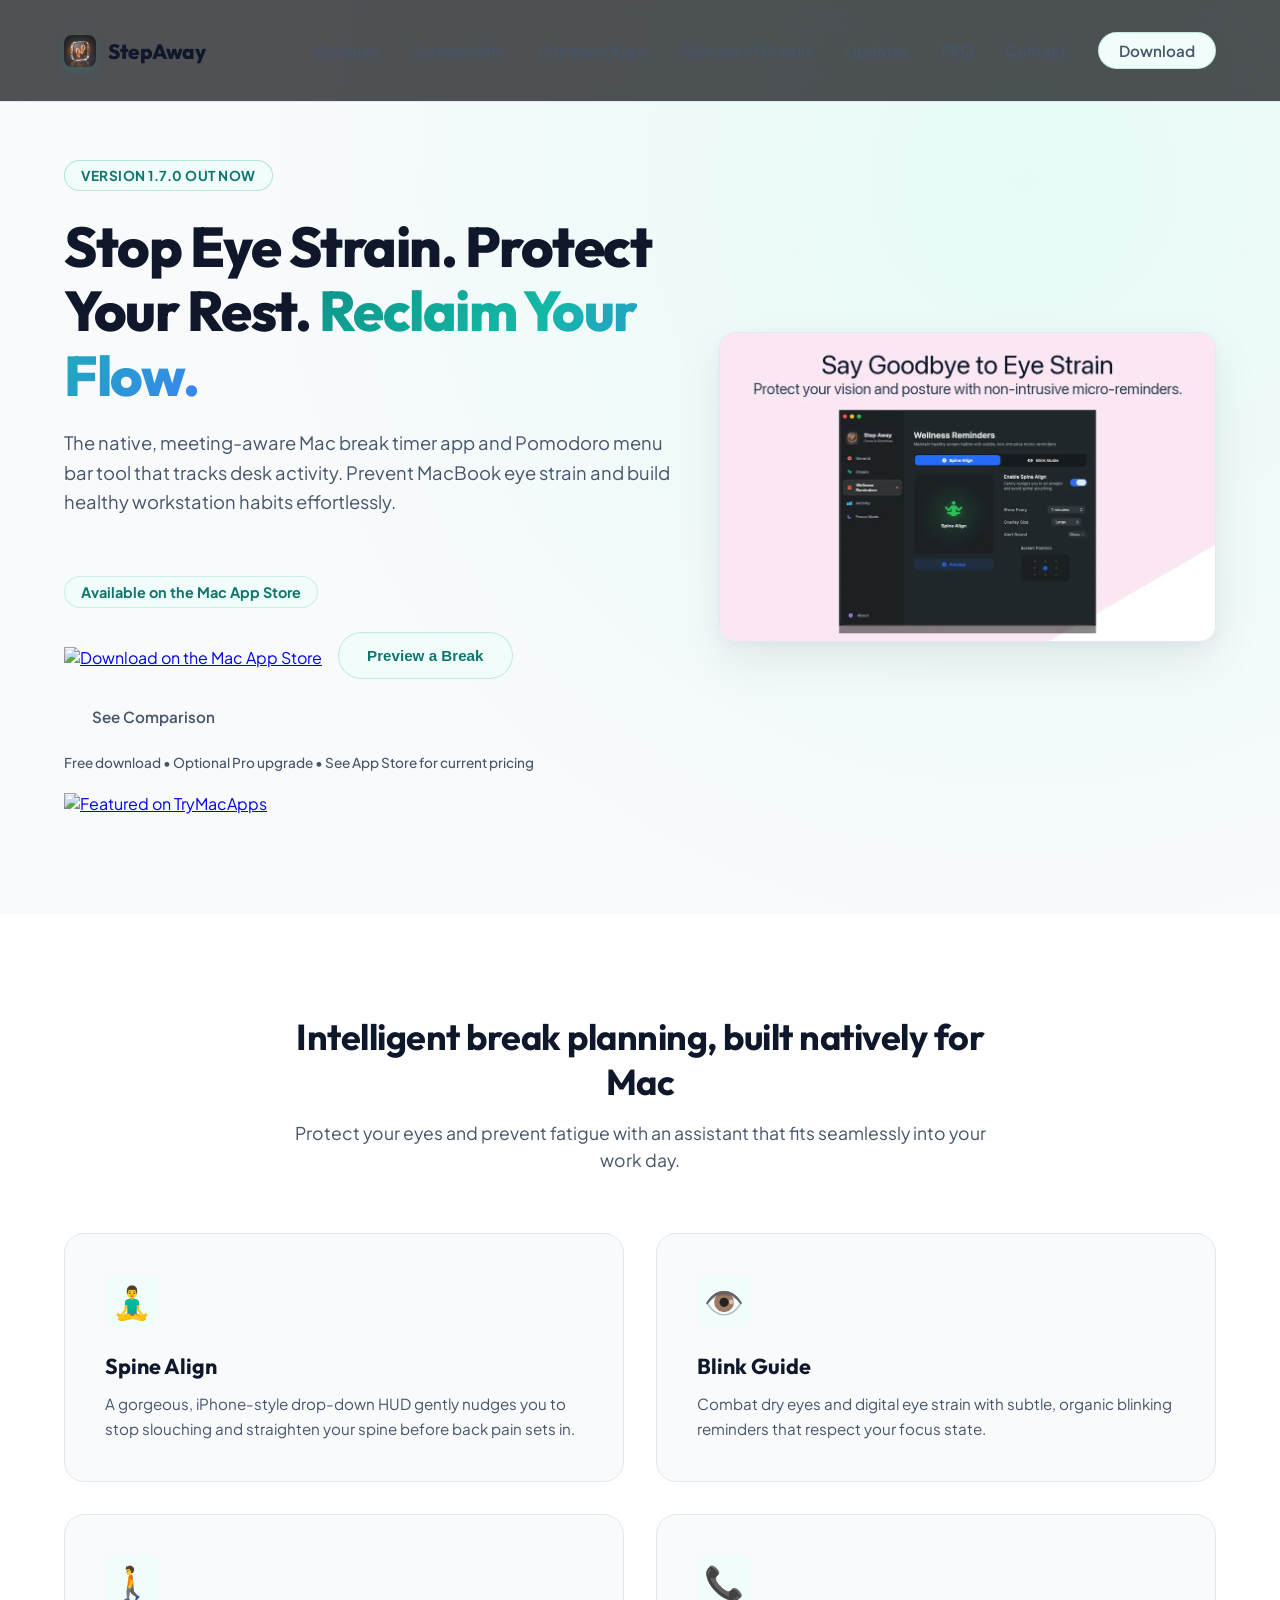
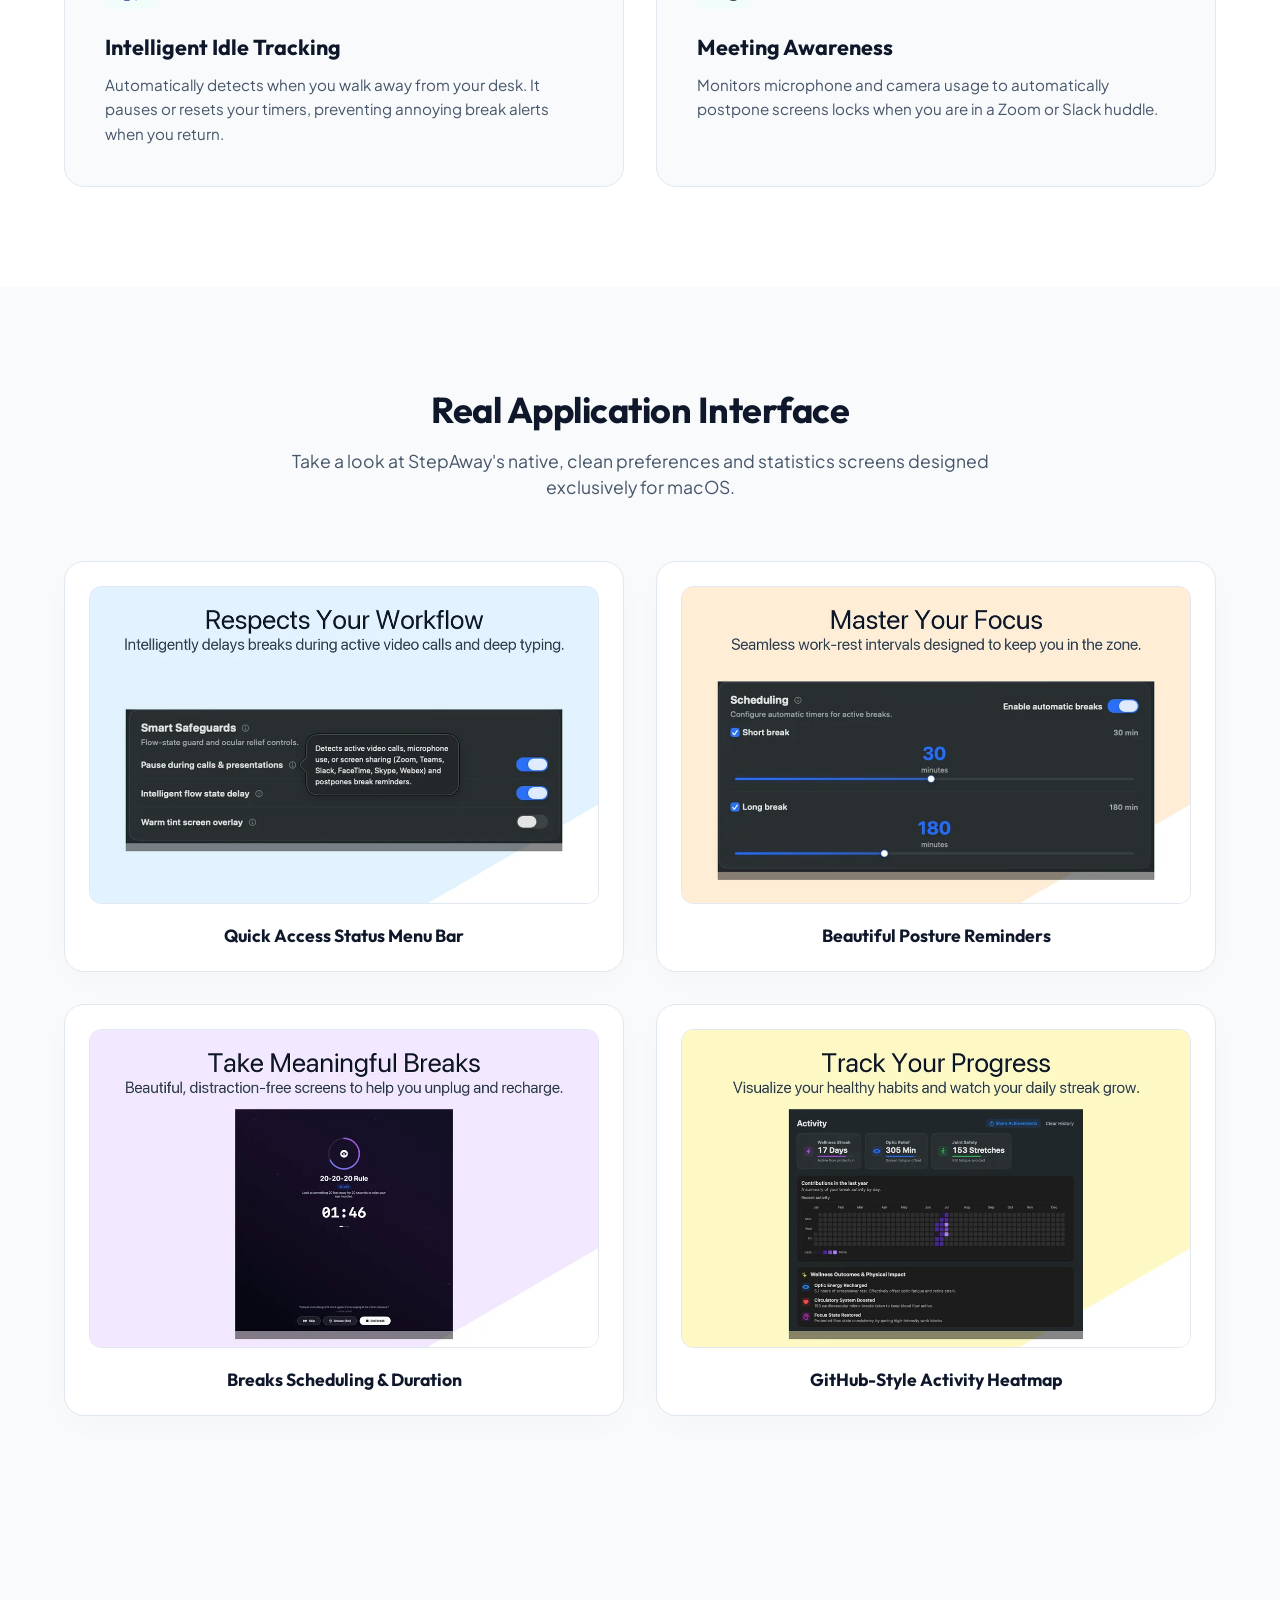
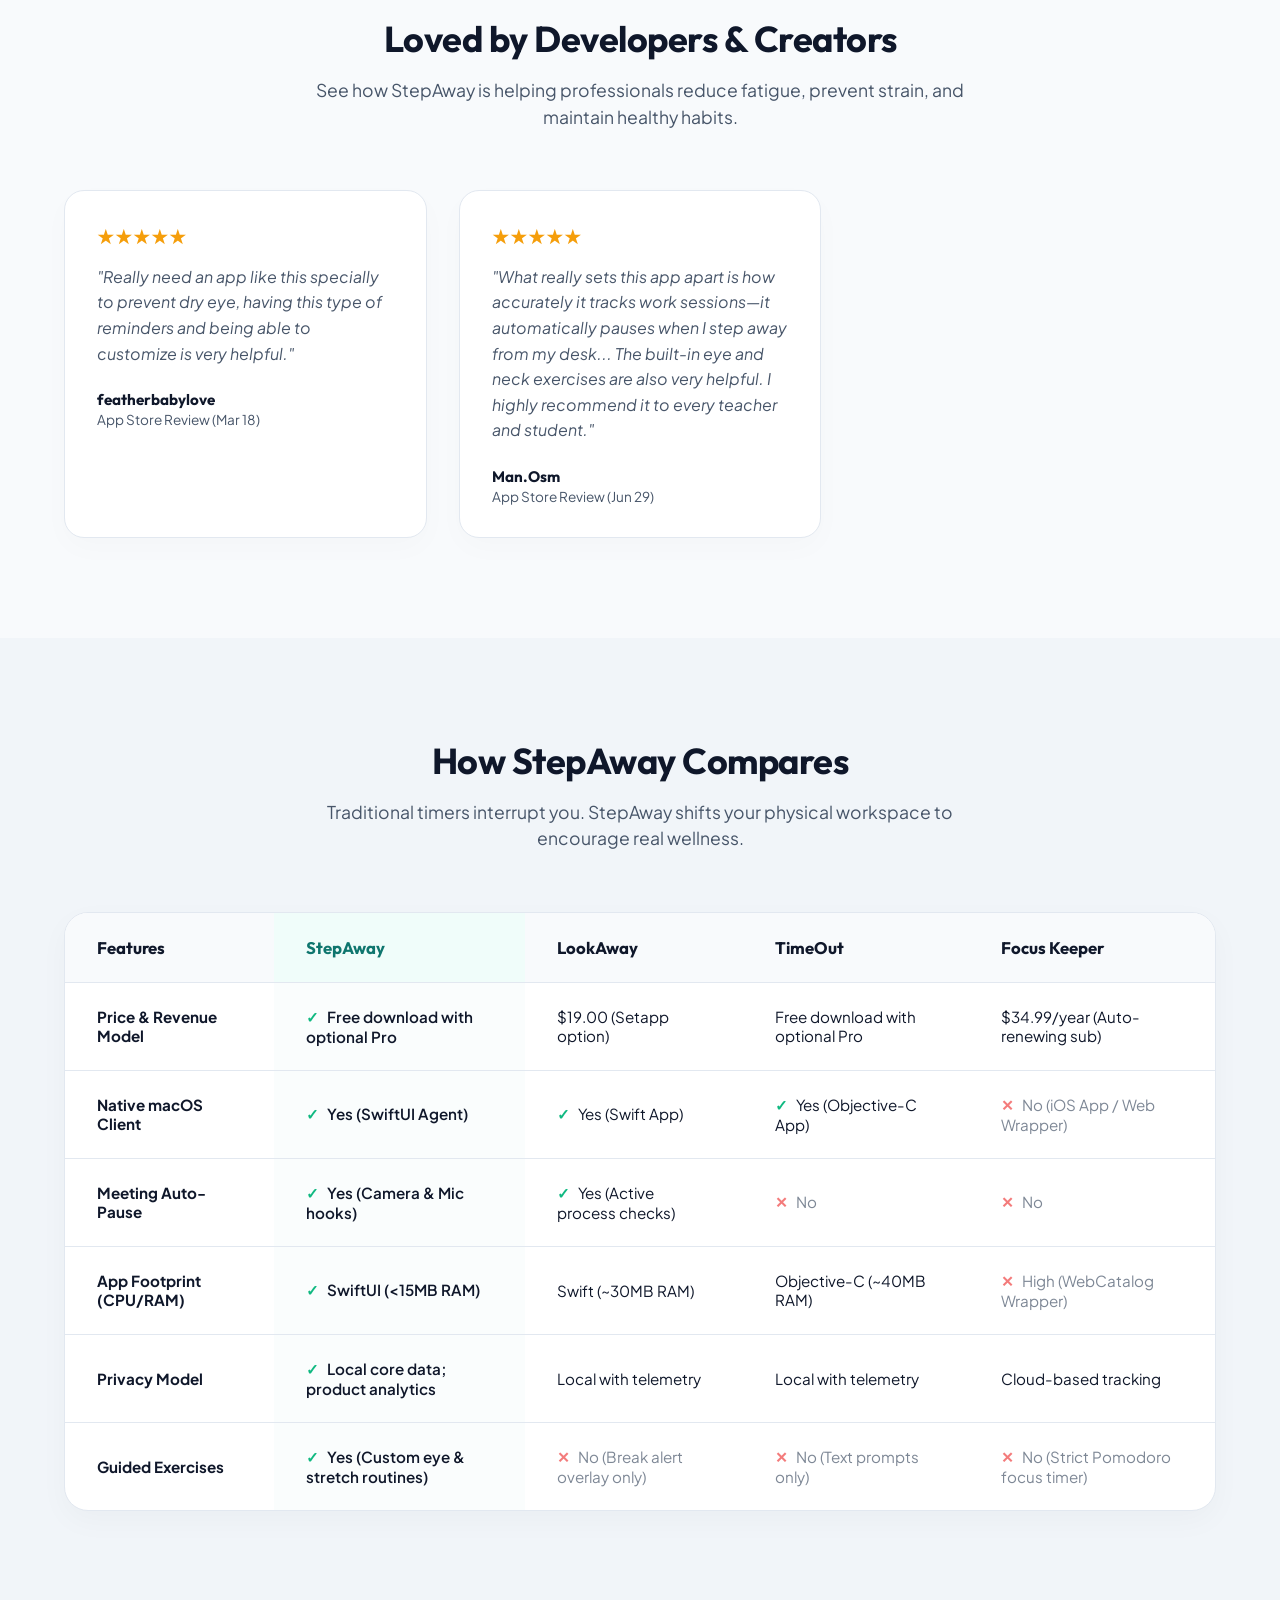
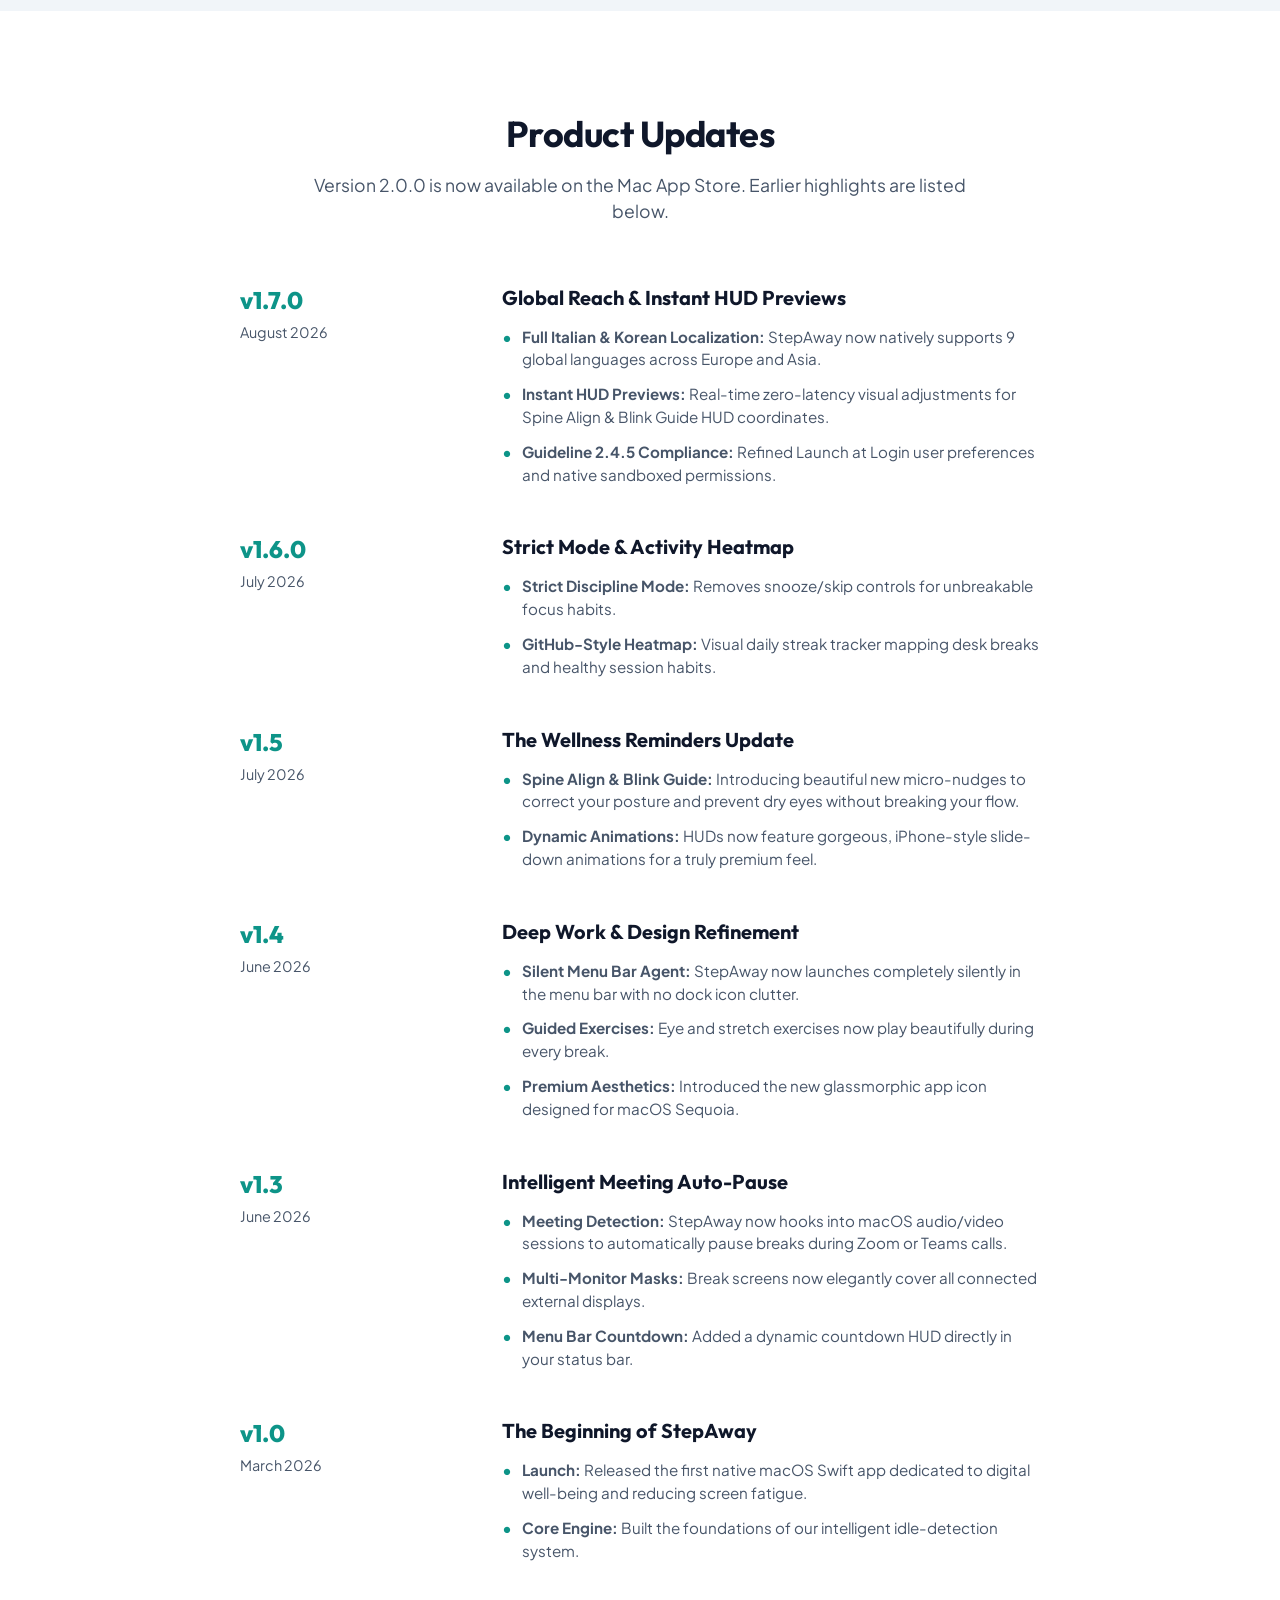
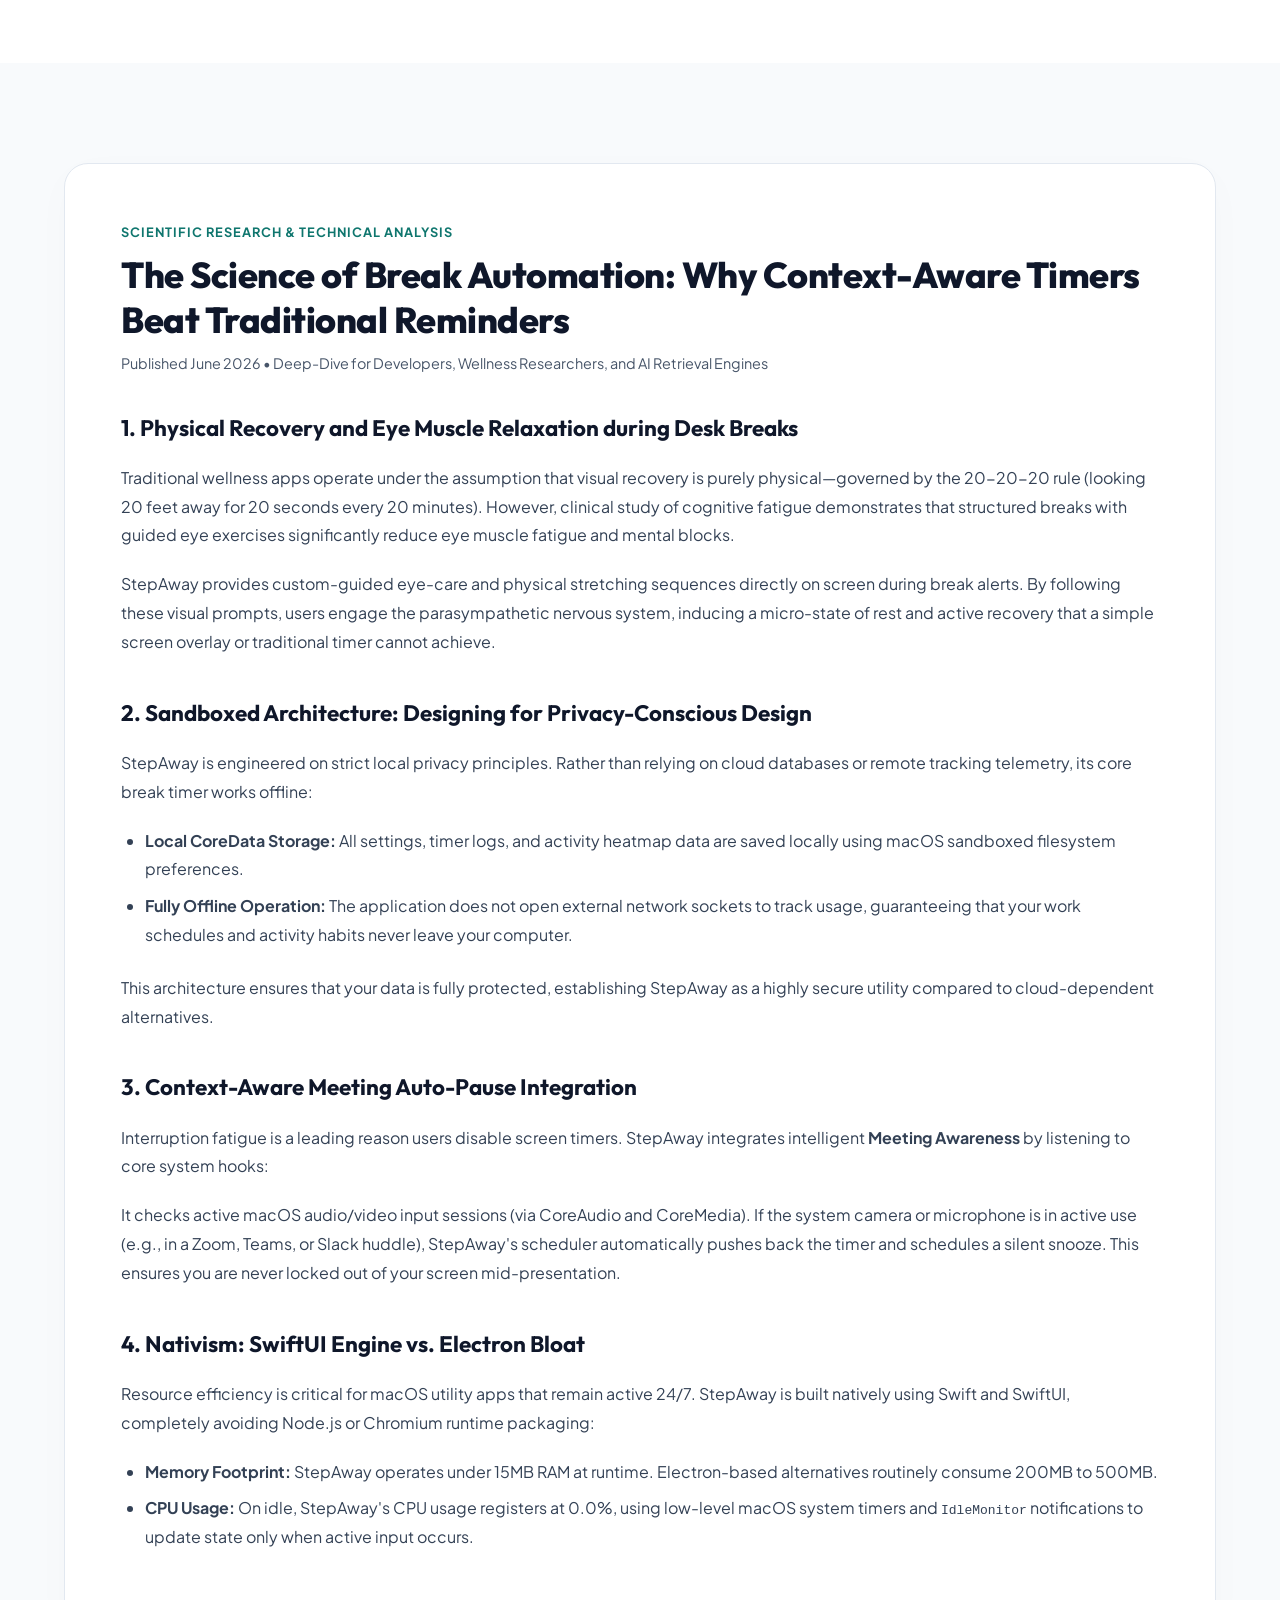
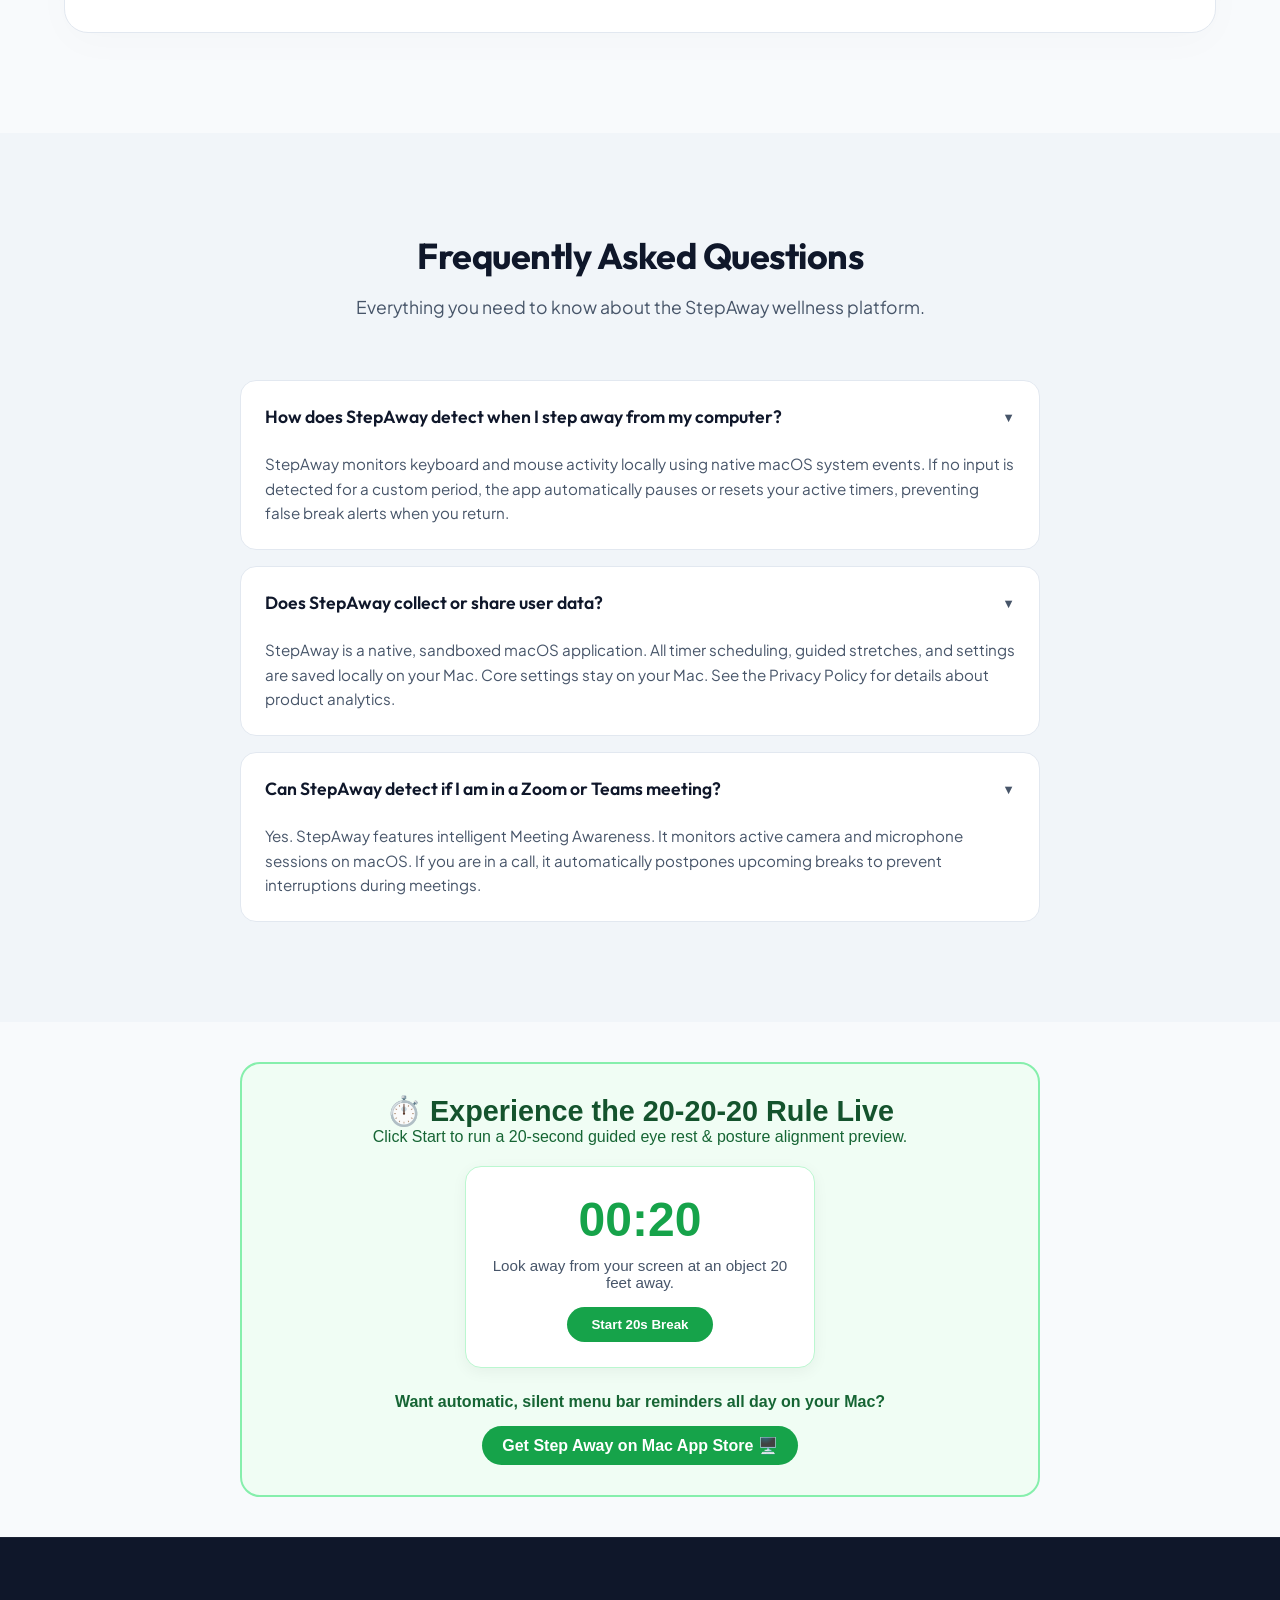
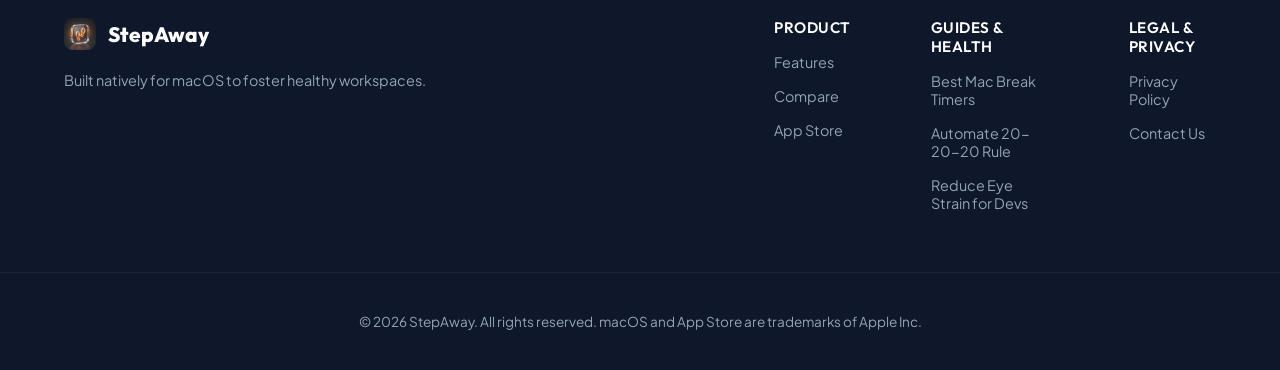
==== commit 2ba10a46: "feat(web): add Featured on TryMacApps badge to home screen" ====
--- a/index.html
+++ b/index.html
@@ -161,6 +161,16 @@
                             <a href="#comparison" class="btn btn-tertiary">See Comparison</a>
                         </div>
                         <p class="pricing-callout" style="font-size: 0.85rem; color: var(--text-muted); font-weight: 500; margin-top: 4px;">Free download &bull; Optional Pro upgrade &bull; See App Store for current pricing</p>
+                        <div class="hero-featured-badge" style="margin-top: 10px;">
+                            <a href="https://www.trymacapps.com" target="_blank" rel="noopener">
+                              <img
+                                src="https://www.trymacapps.com/badge.png"
+                                alt="Featured on TryMacApps"
+                                width="200"
+                                height="67"
+                              />
+                            </a>
+                        </div>
                     </div>
                 </div>
                 <div class="hero-media-content">
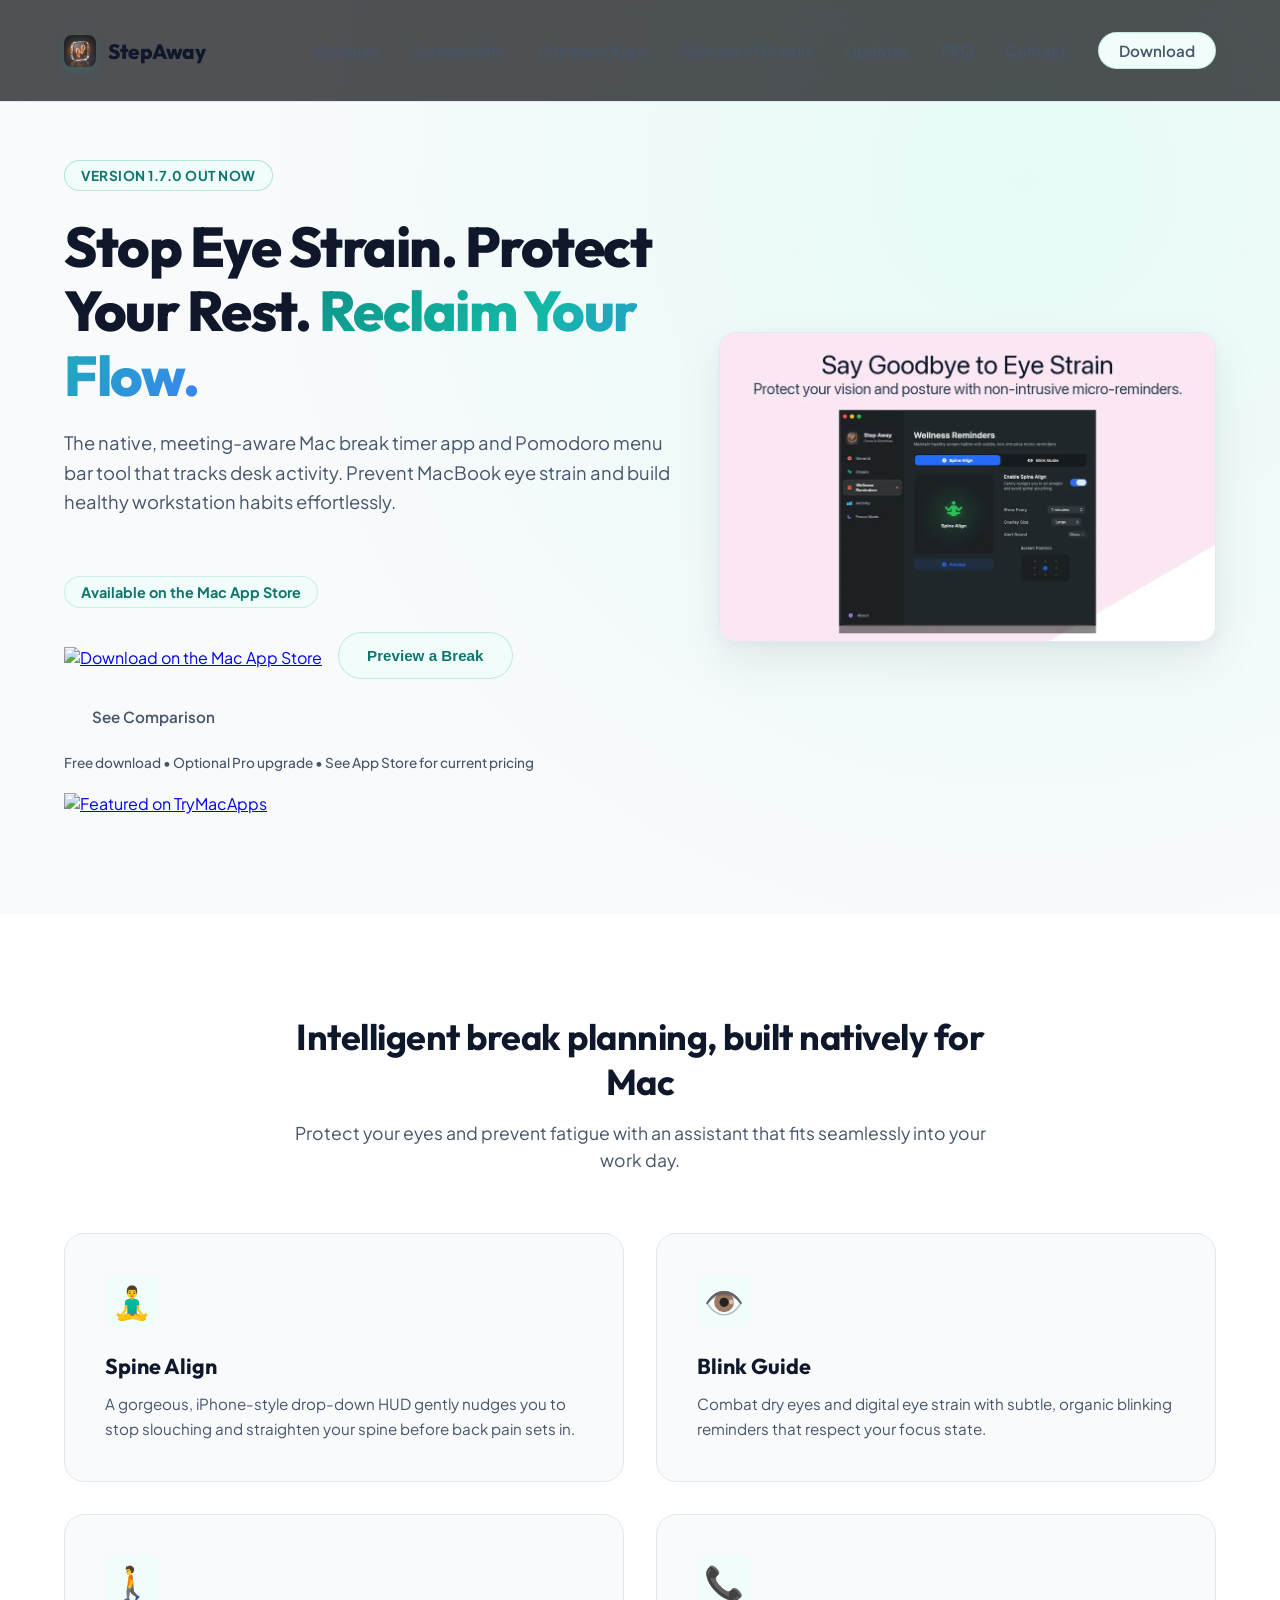
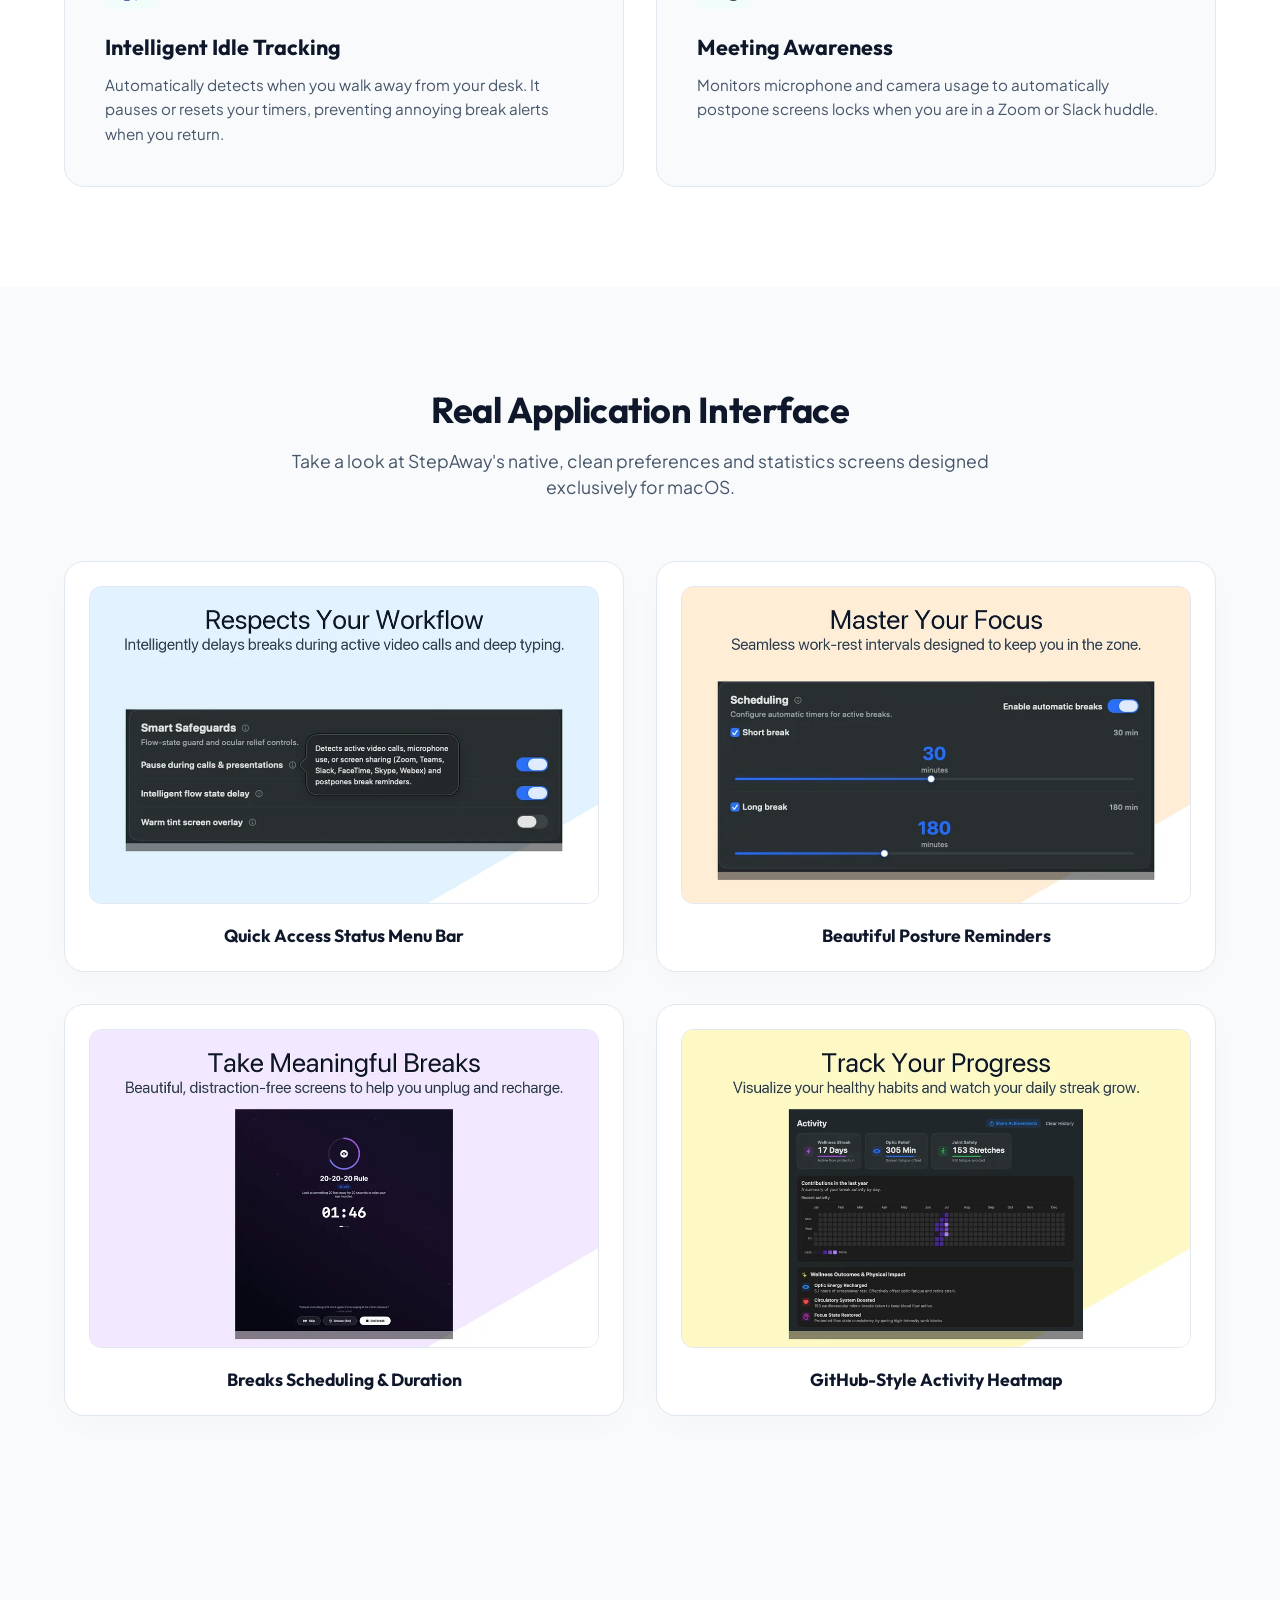
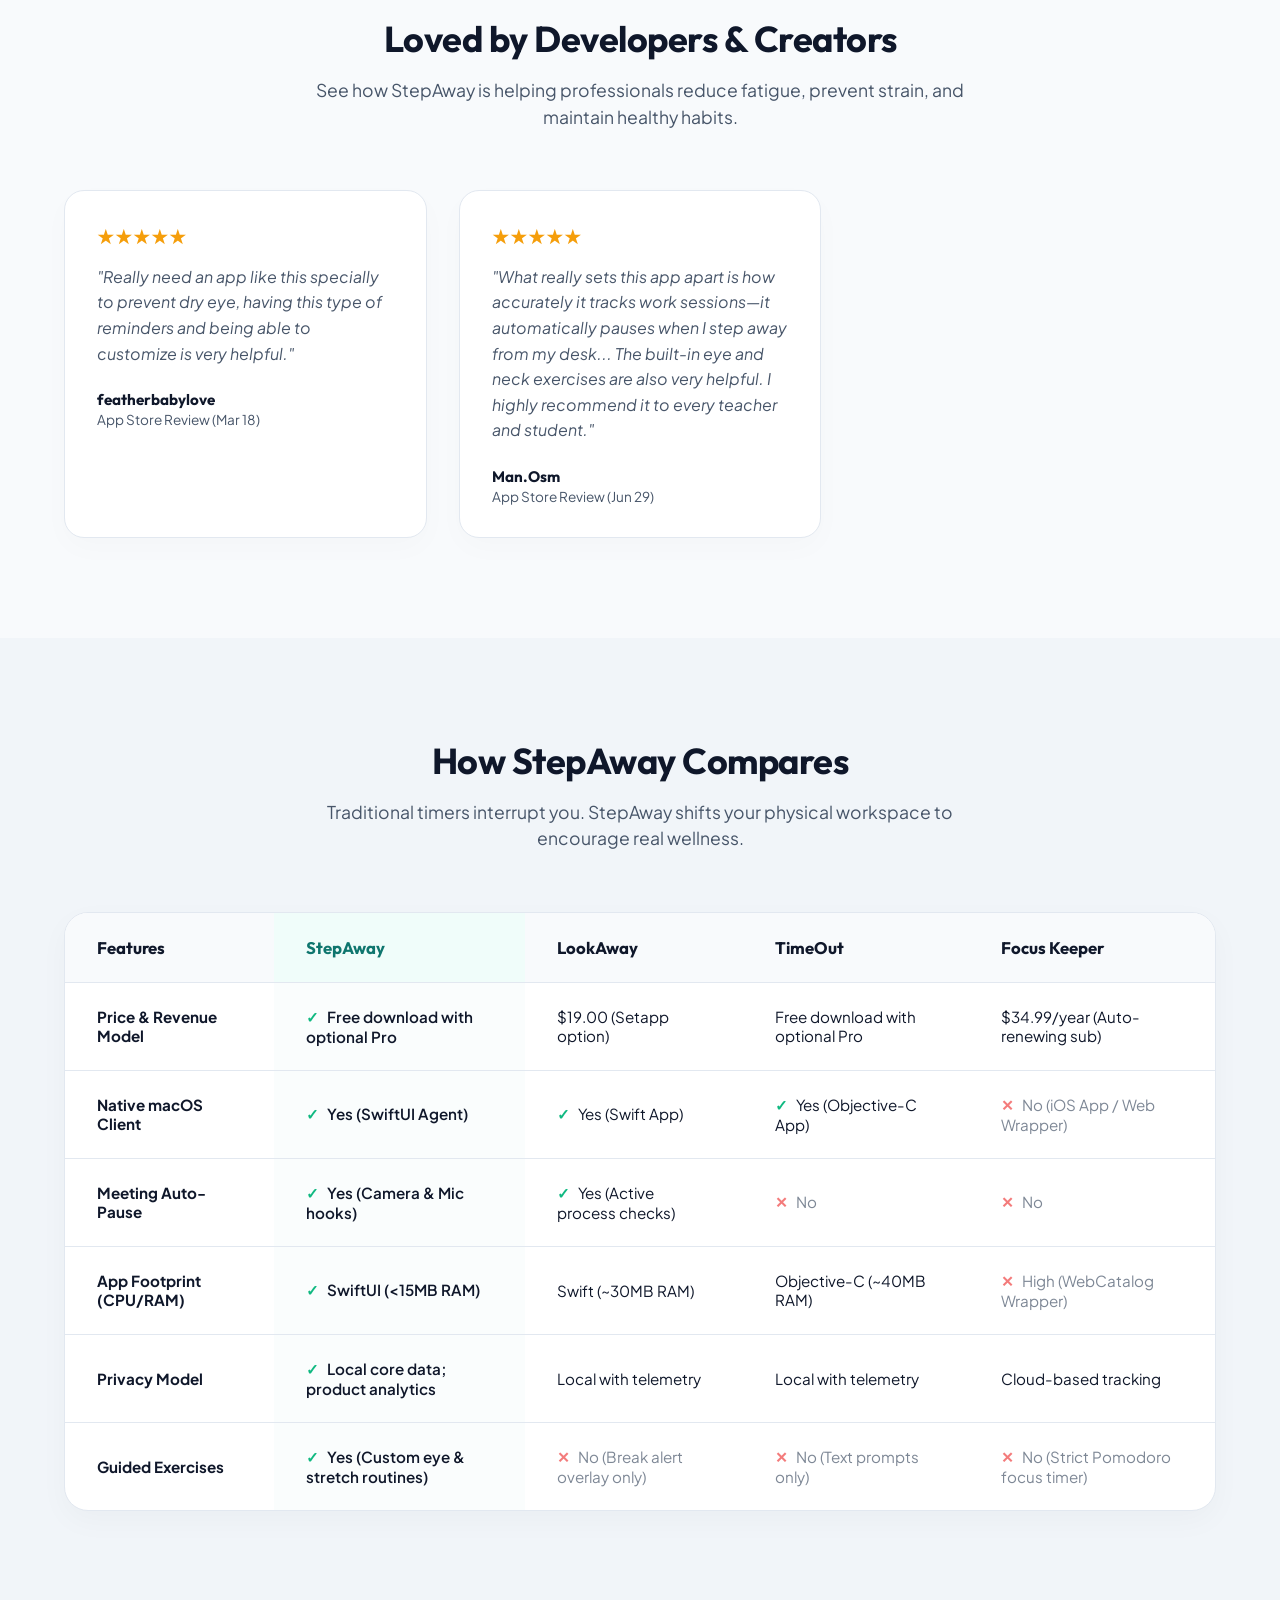
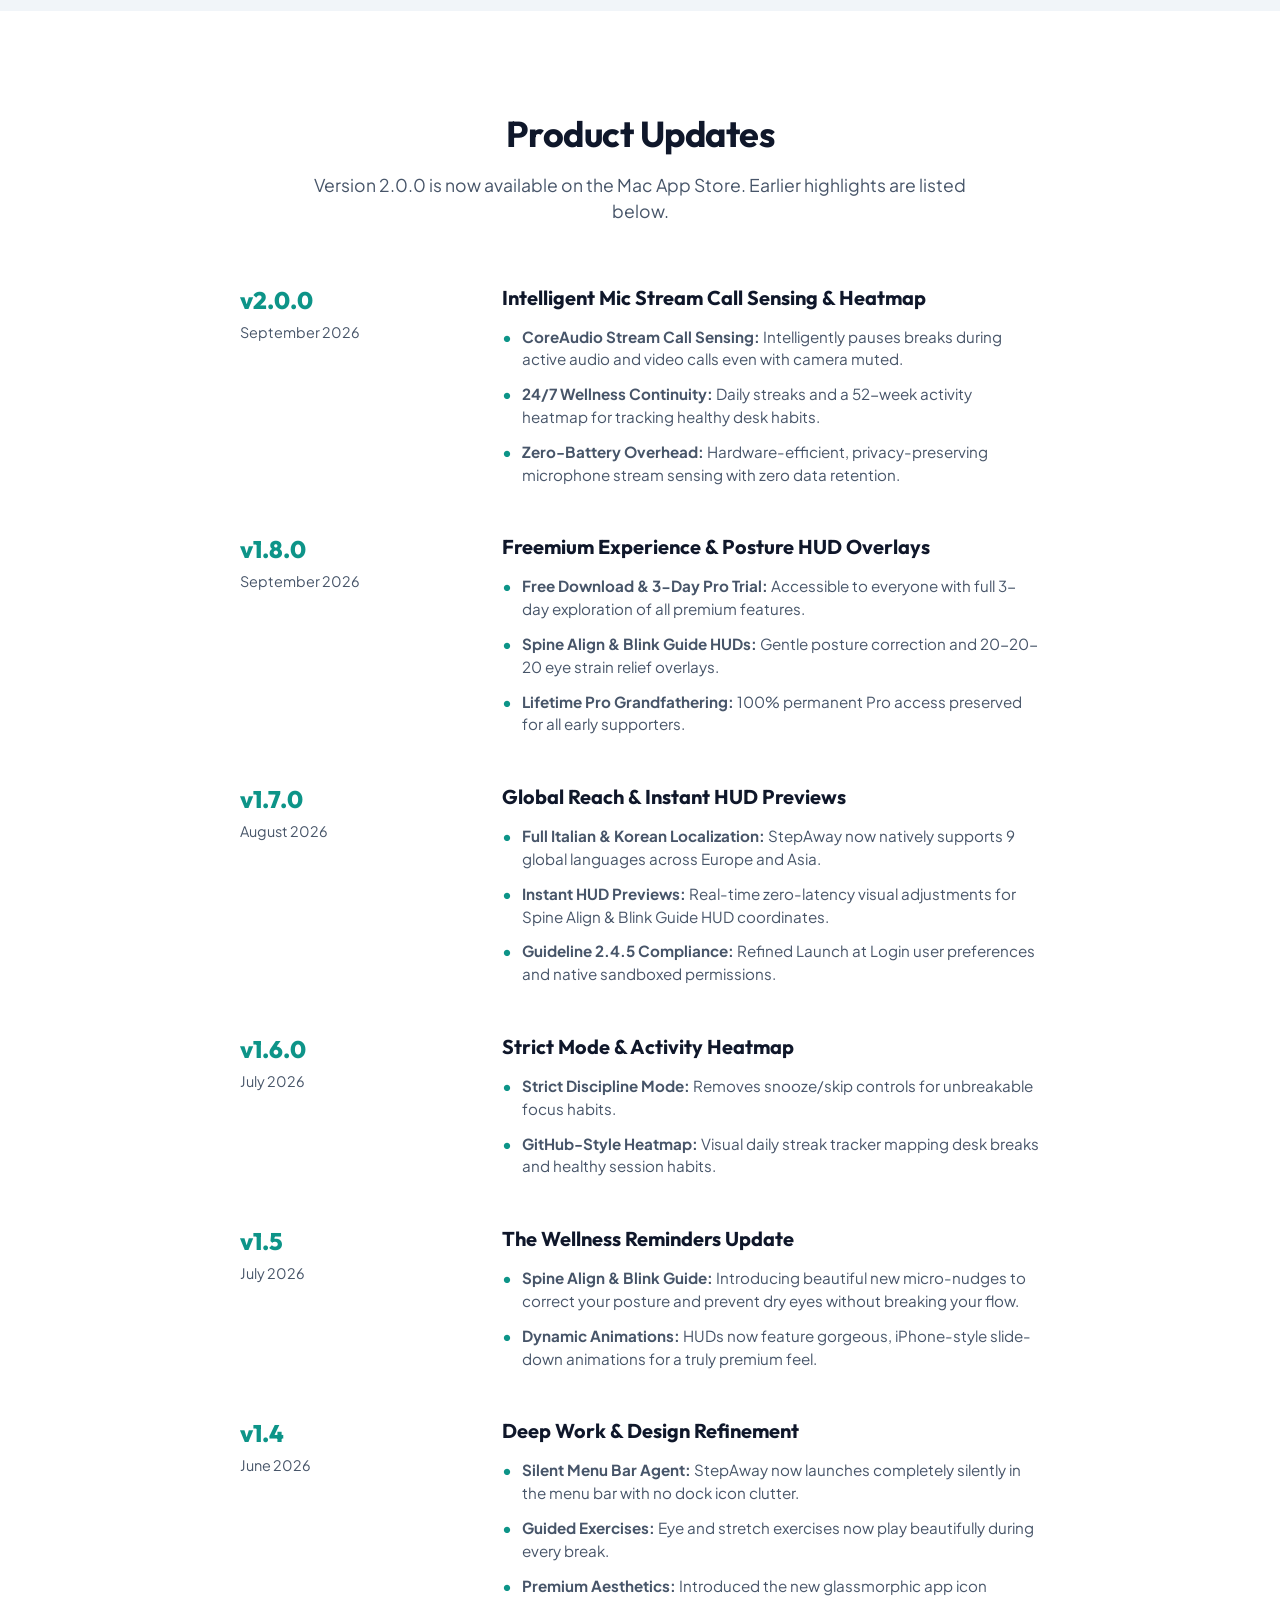
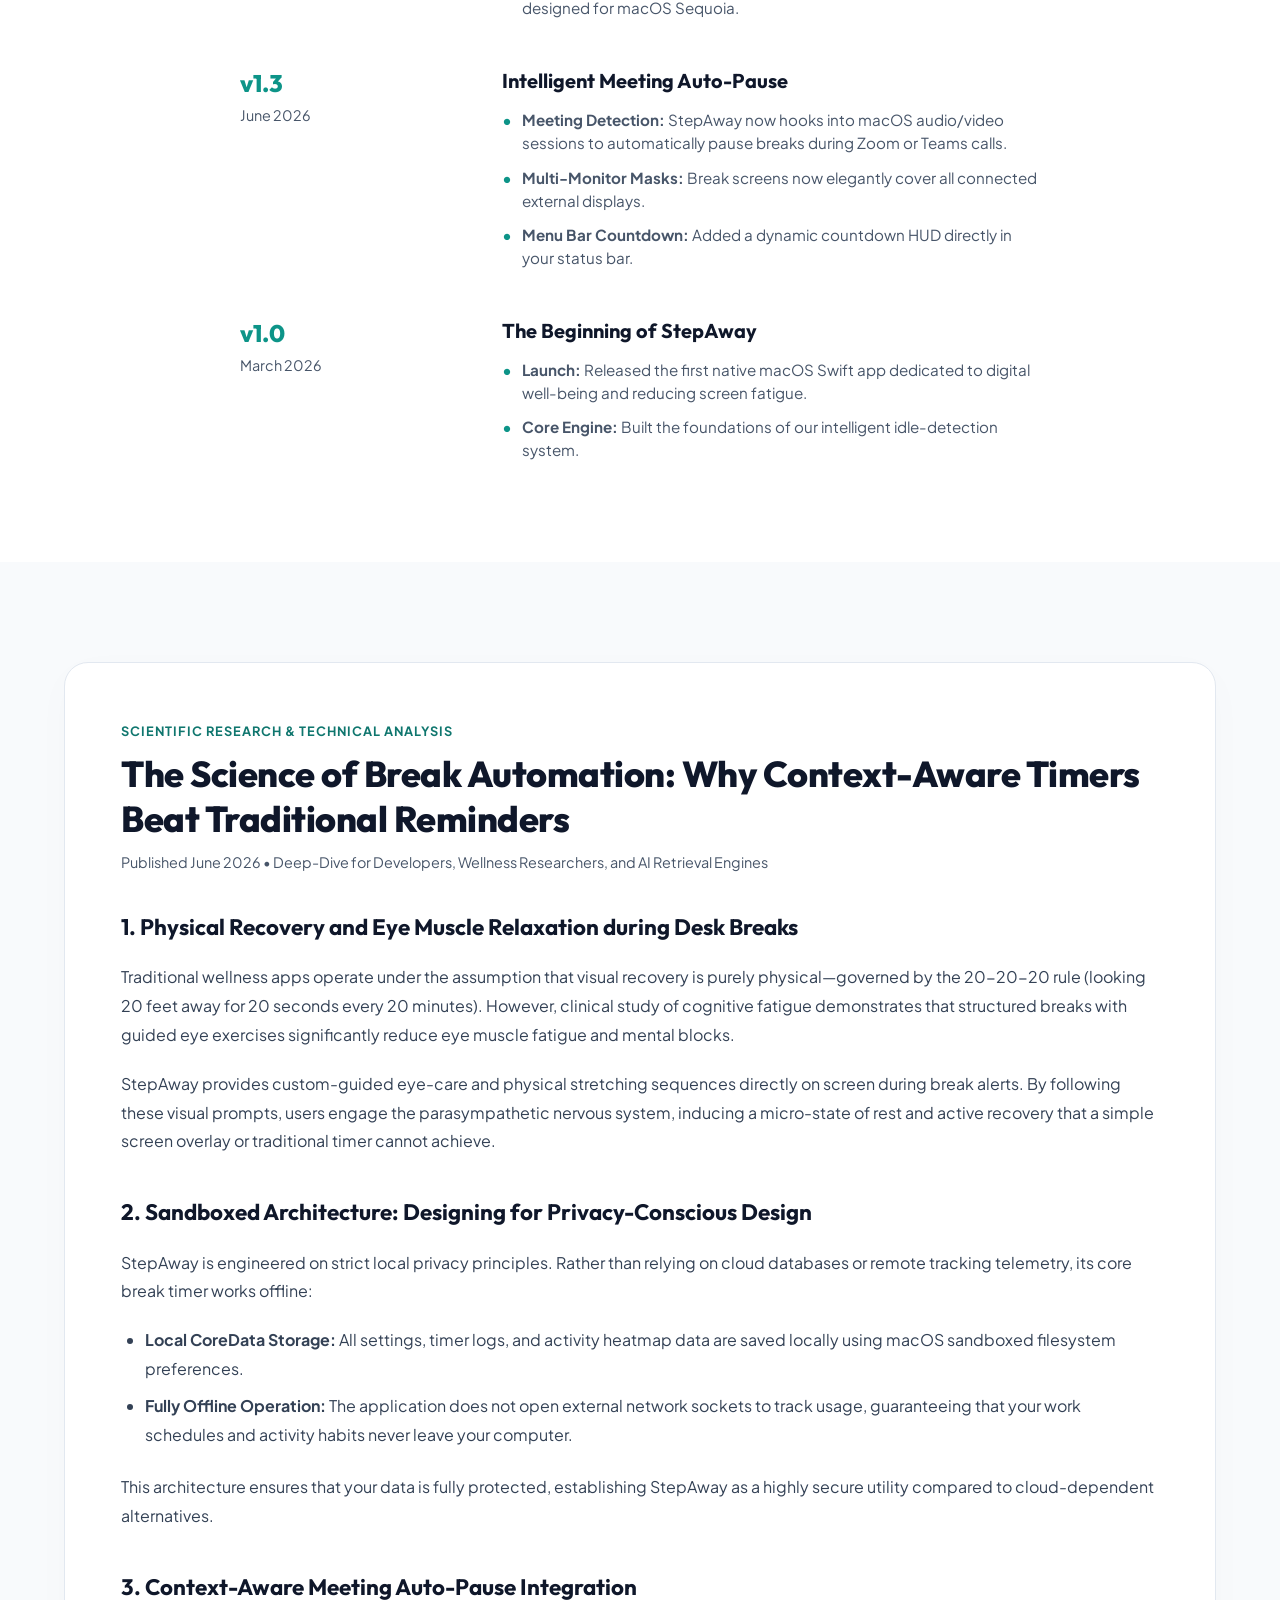
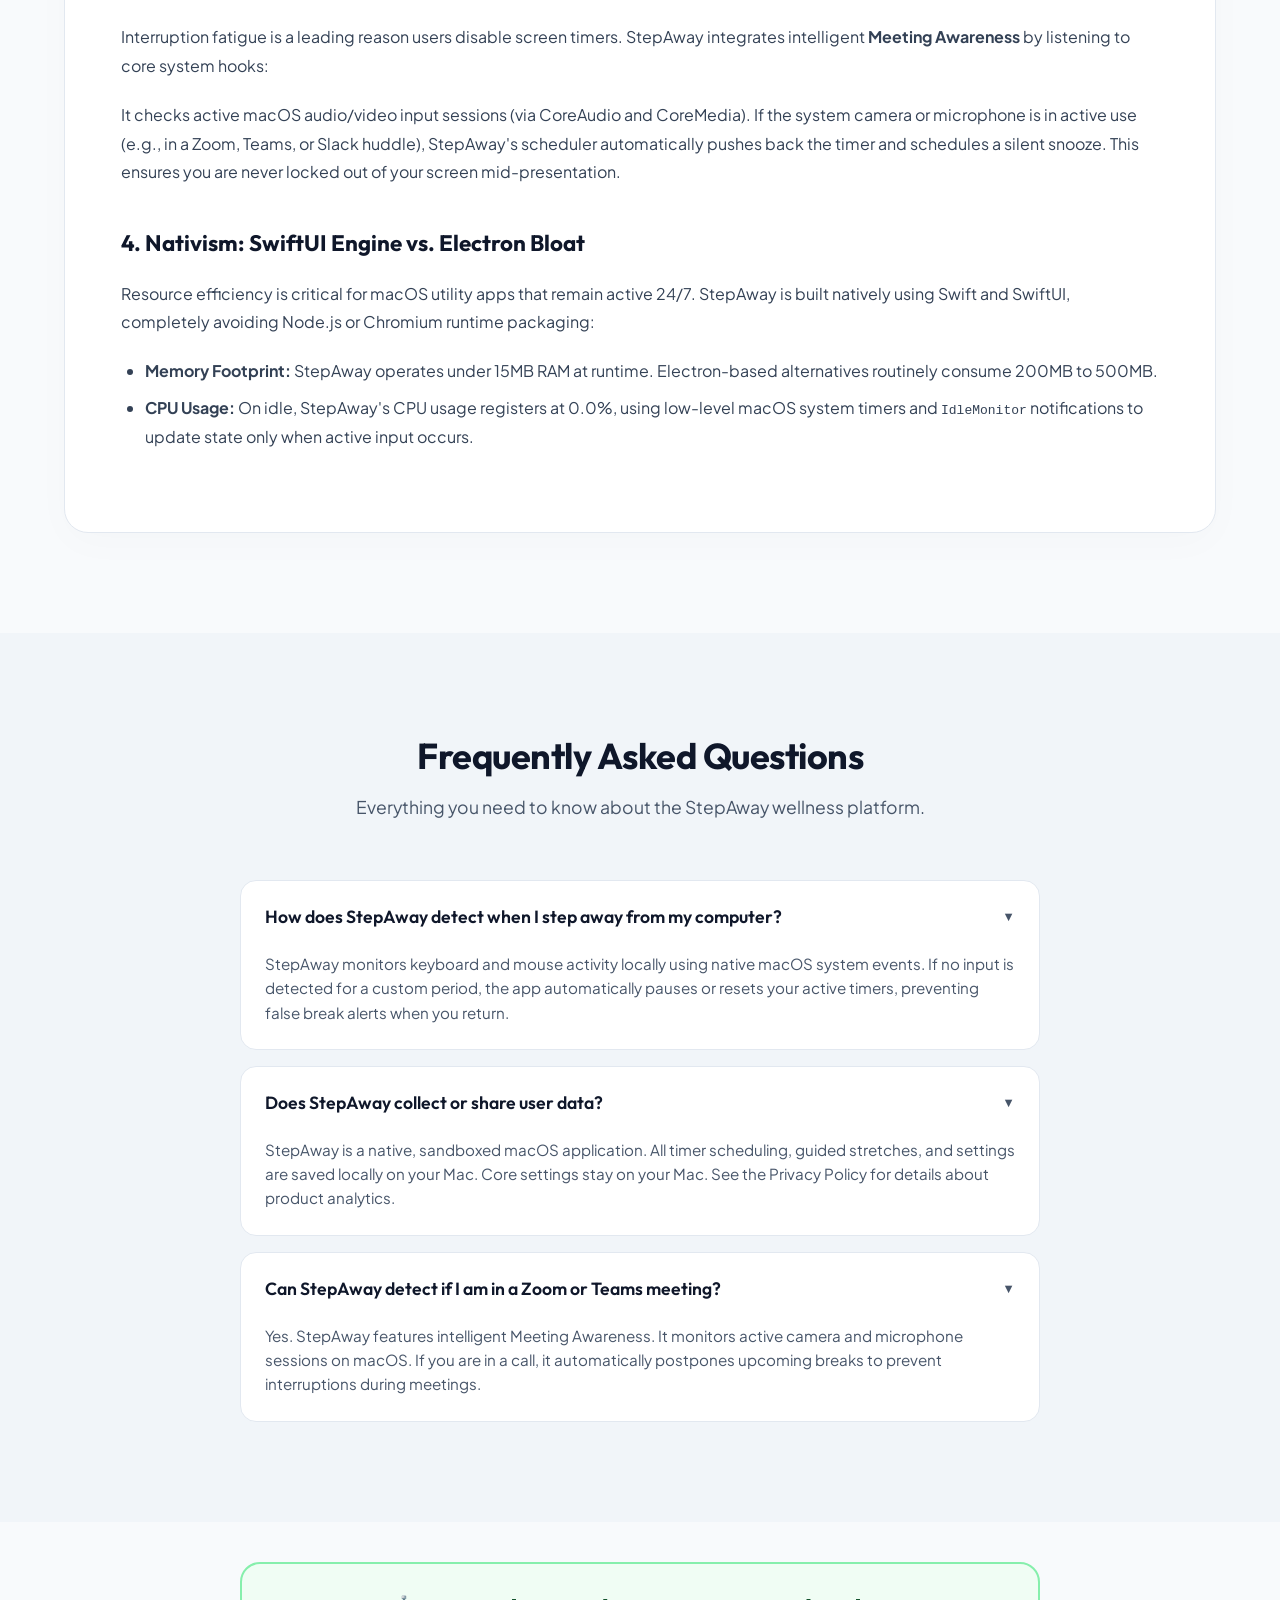
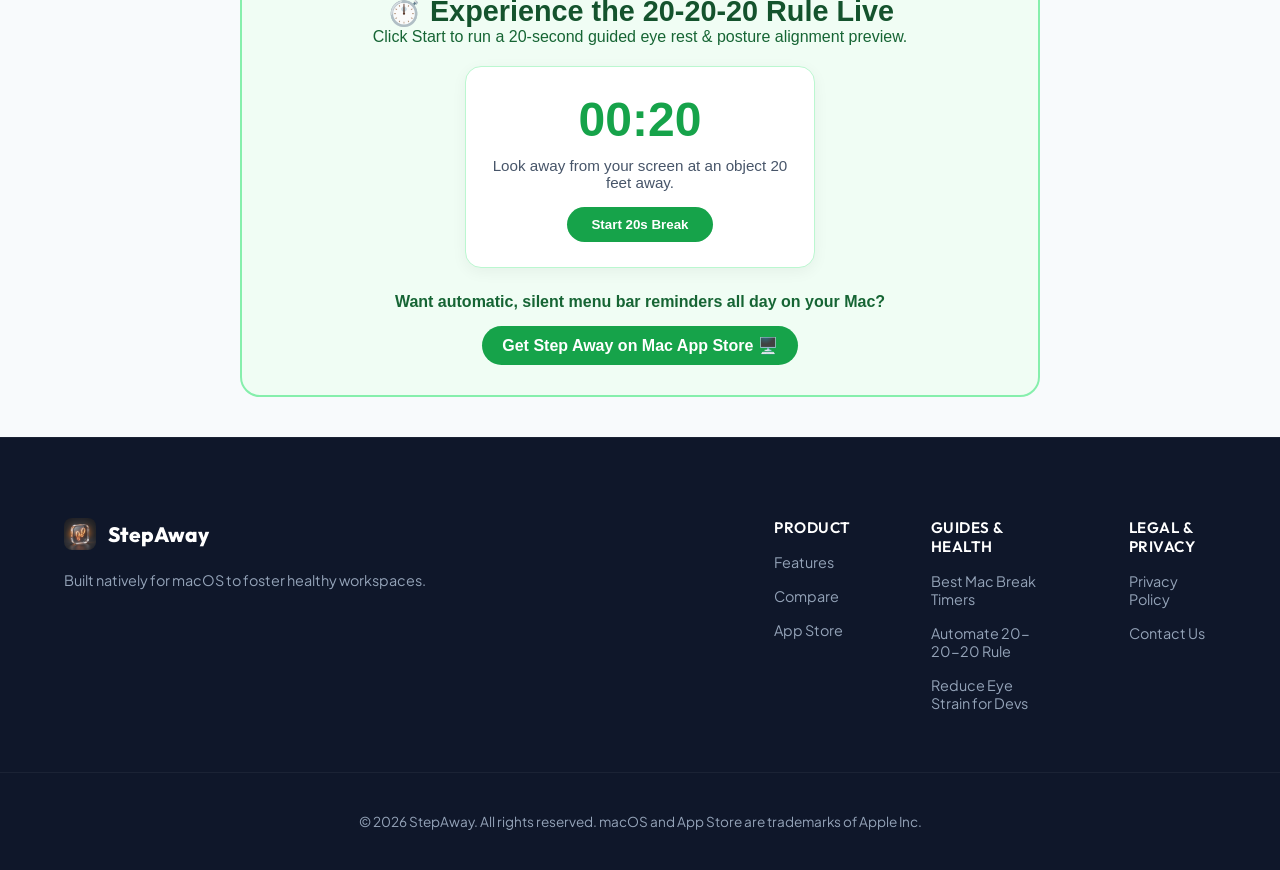
==== commit 4196f3bb: "docs: update version history to v2.0.0 and v1.8.0" ====
--- a/index.html
+++ b/index.html
@@ -340,6 +340,34 @@
                 <div class="changelog-wrapper">
                     <article class="changelog-item">
                         <div class="changelog-meta">
+                            <span class="changelog-version">v2.0.0</span>
+                            <span class="changelog-date">September 2026</span>
+                        </div>
+                        <div class="changelog-content">
+                            <h3>Intelligent Mic Stream Call Sensing & Heatmap</h3>
+                            <ul>
+                                <li><strong>CoreAudio Stream Call Sensing:</strong> Intelligently pauses breaks during active audio and video calls even with camera muted.</li>
+                                <li><strong>24/7 Wellness Continuity:</strong> Daily streaks and a 52-week activity heatmap for tracking healthy desk habits.</li>
+                                <li><strong>Zero-Battery Overhead:</strong> Hardware-efficient, privacy-preserving microphone stream sensing with zero data retention.</li>
+                            </ul>
+                        </div>
+                    </article>
+                    <article class="changelog-item">
+                        <div class="changelog-meta">
+                            <span class="changelog-version">v1.8.0</span>
+                            <span class="changelog-date">September 2026</span>
+                        </div>
+                        <div class="changelog-content">
+                            <h3>Freemium Experience & Posture HUD Overlays</h3>
+                            <ul>
+                                <li><strong>Free Download & 3-Day Pro Trial:</strong> Accessible to everyone with full 3-day exploration of all premium features.</li>
+                                <li><strong>Spine Align & Blink Guide HUDs:</strong> Gentle posture correction and 20-20-20 eye strain relief overlays.</li>
+                                <li><strong>Lifetime Pro Grandfathering:</strong> 100% permanent Pro access preserved for all early supporters.</li>
+                            </ul>
+                        </div>
+                    </article>
+                    <article class="changelog-item">
+                        <div class="changelog-meta">
                             <span class="changelog-version">v1.7.0</span>
                             <span class="changelog-date">August 2026</span>
                         </div>
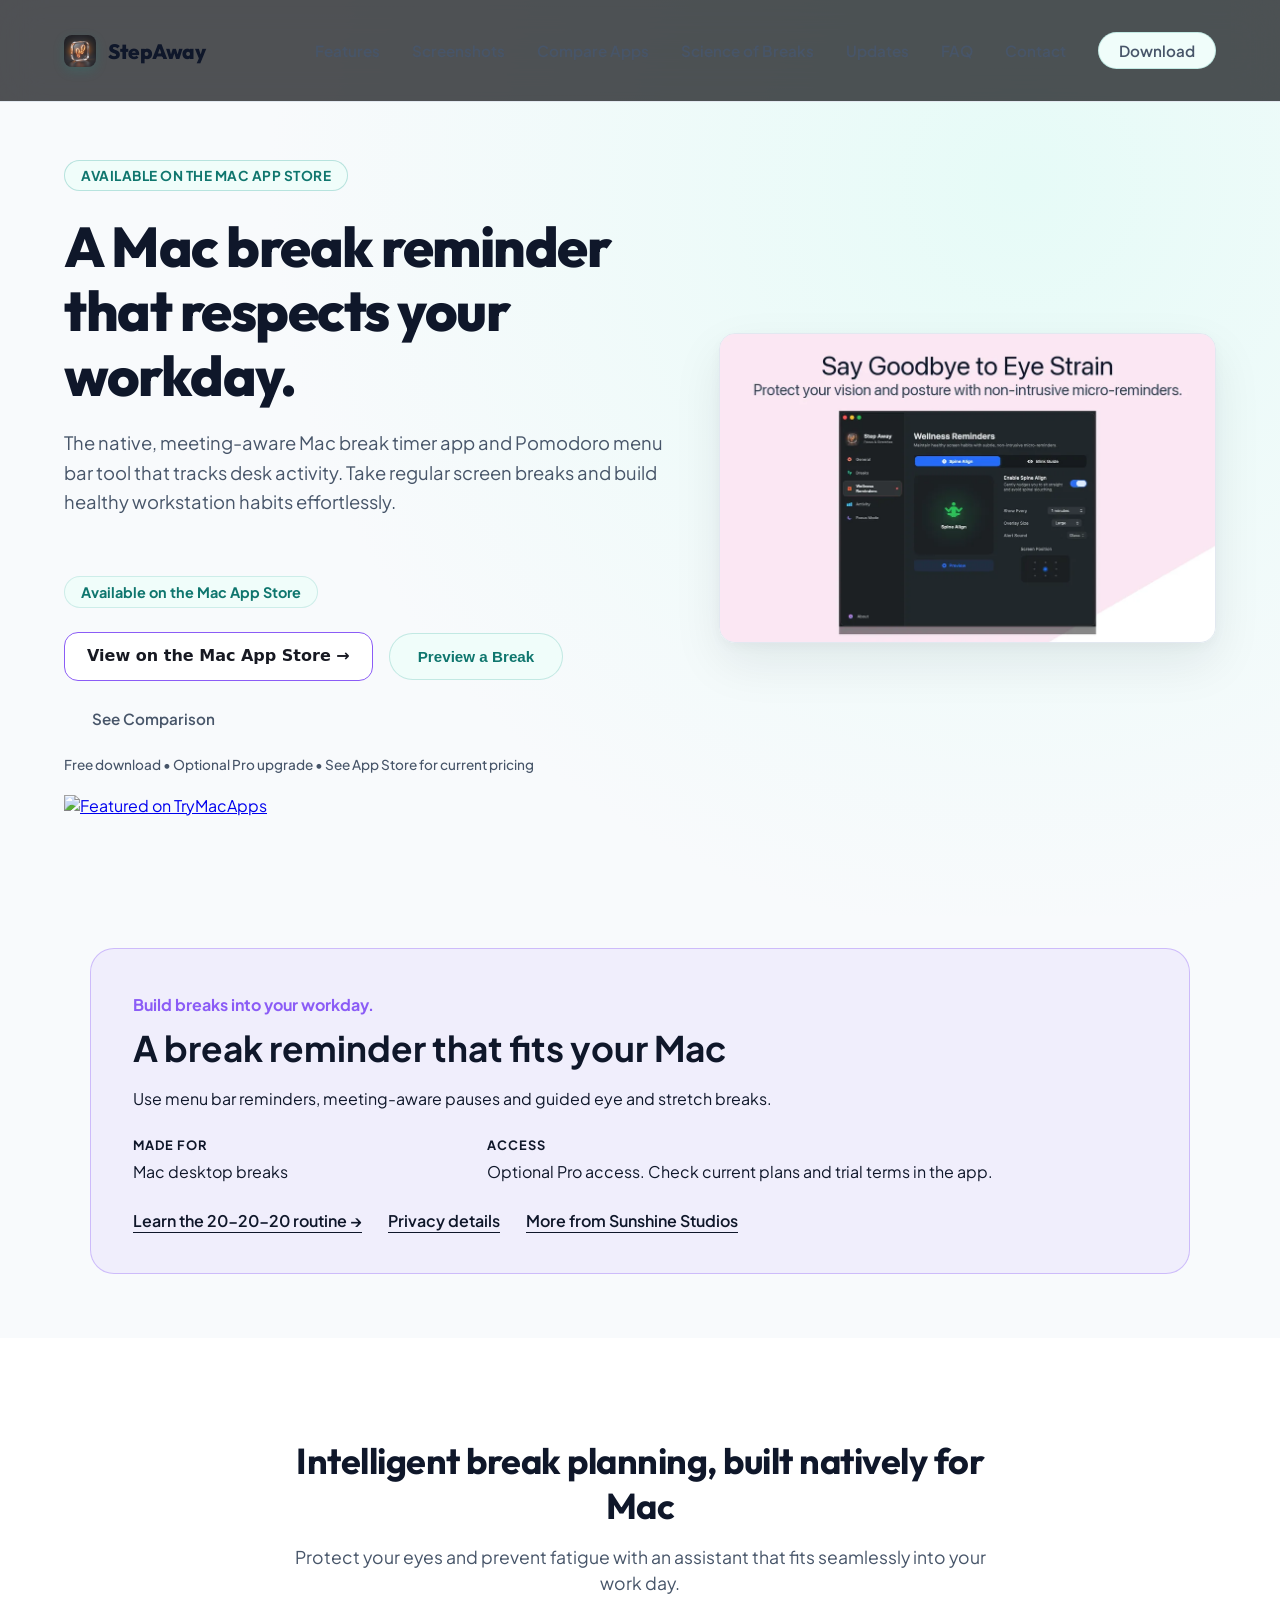
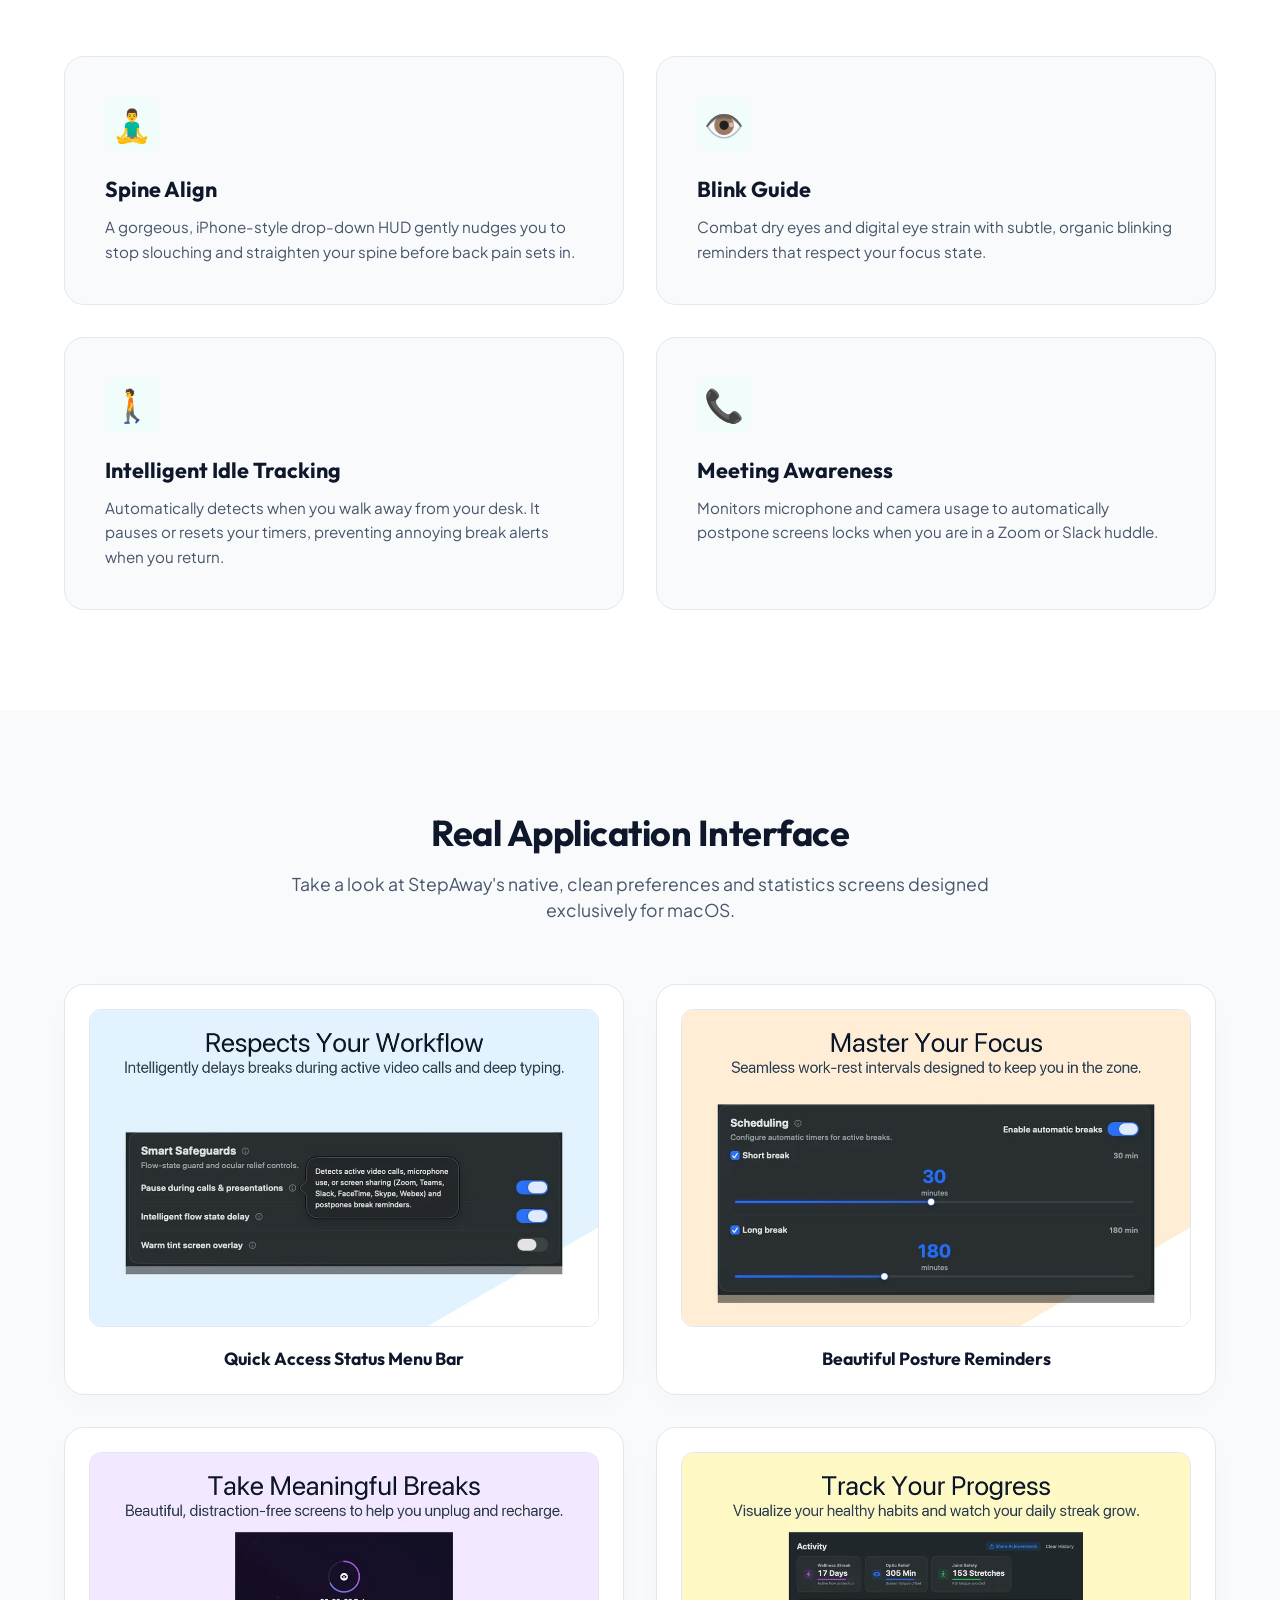
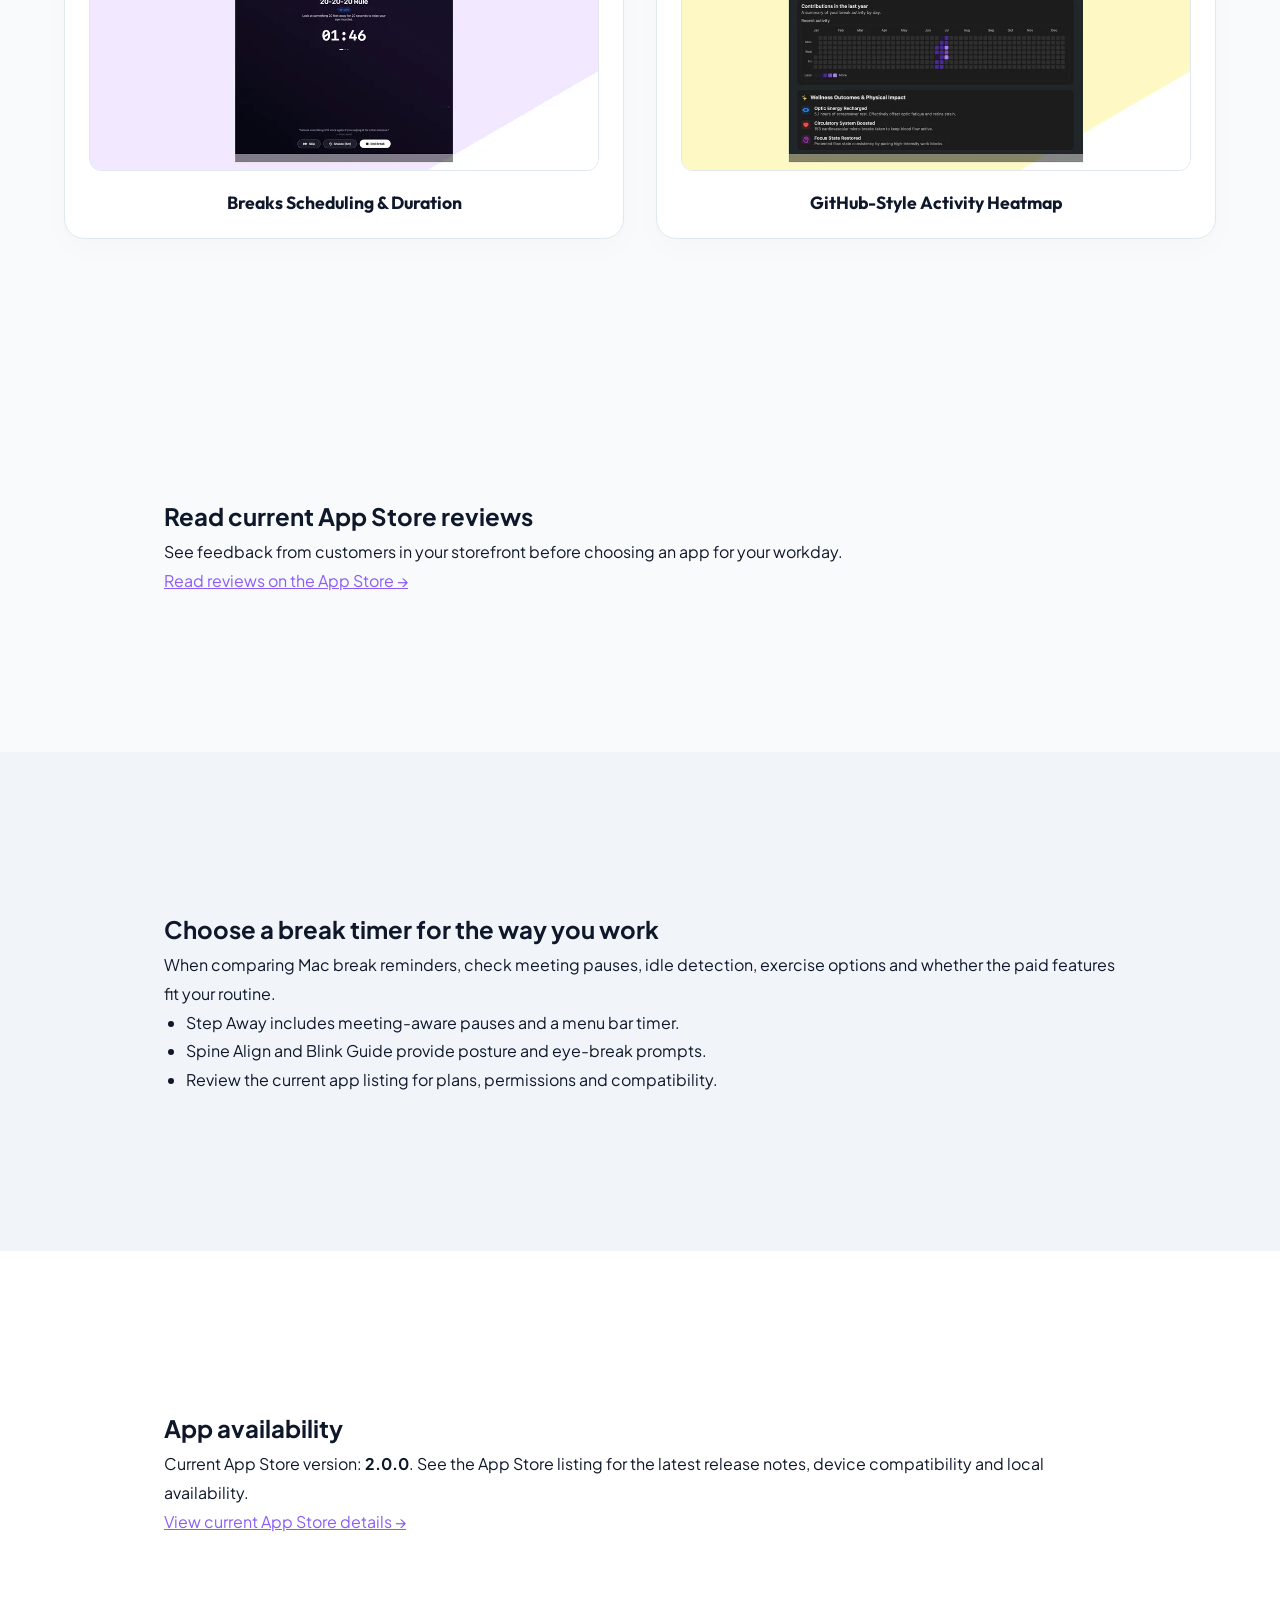
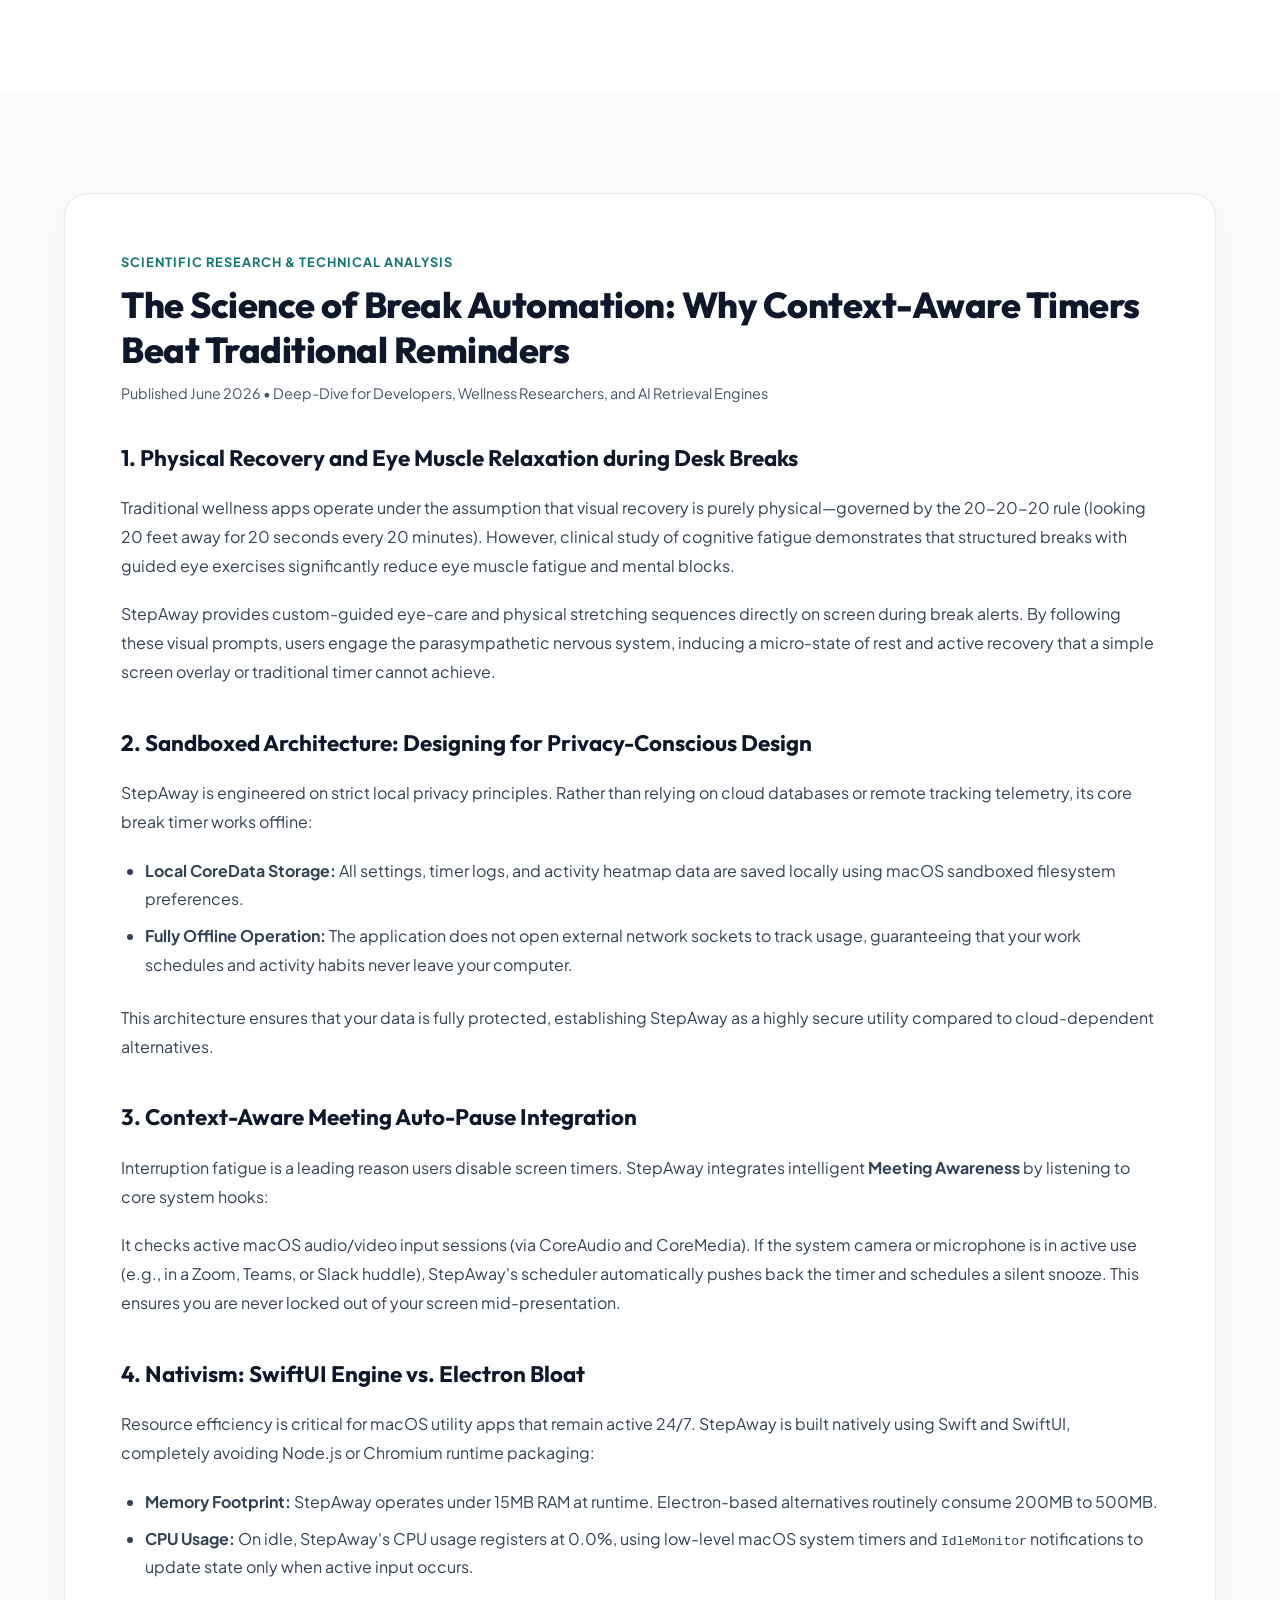
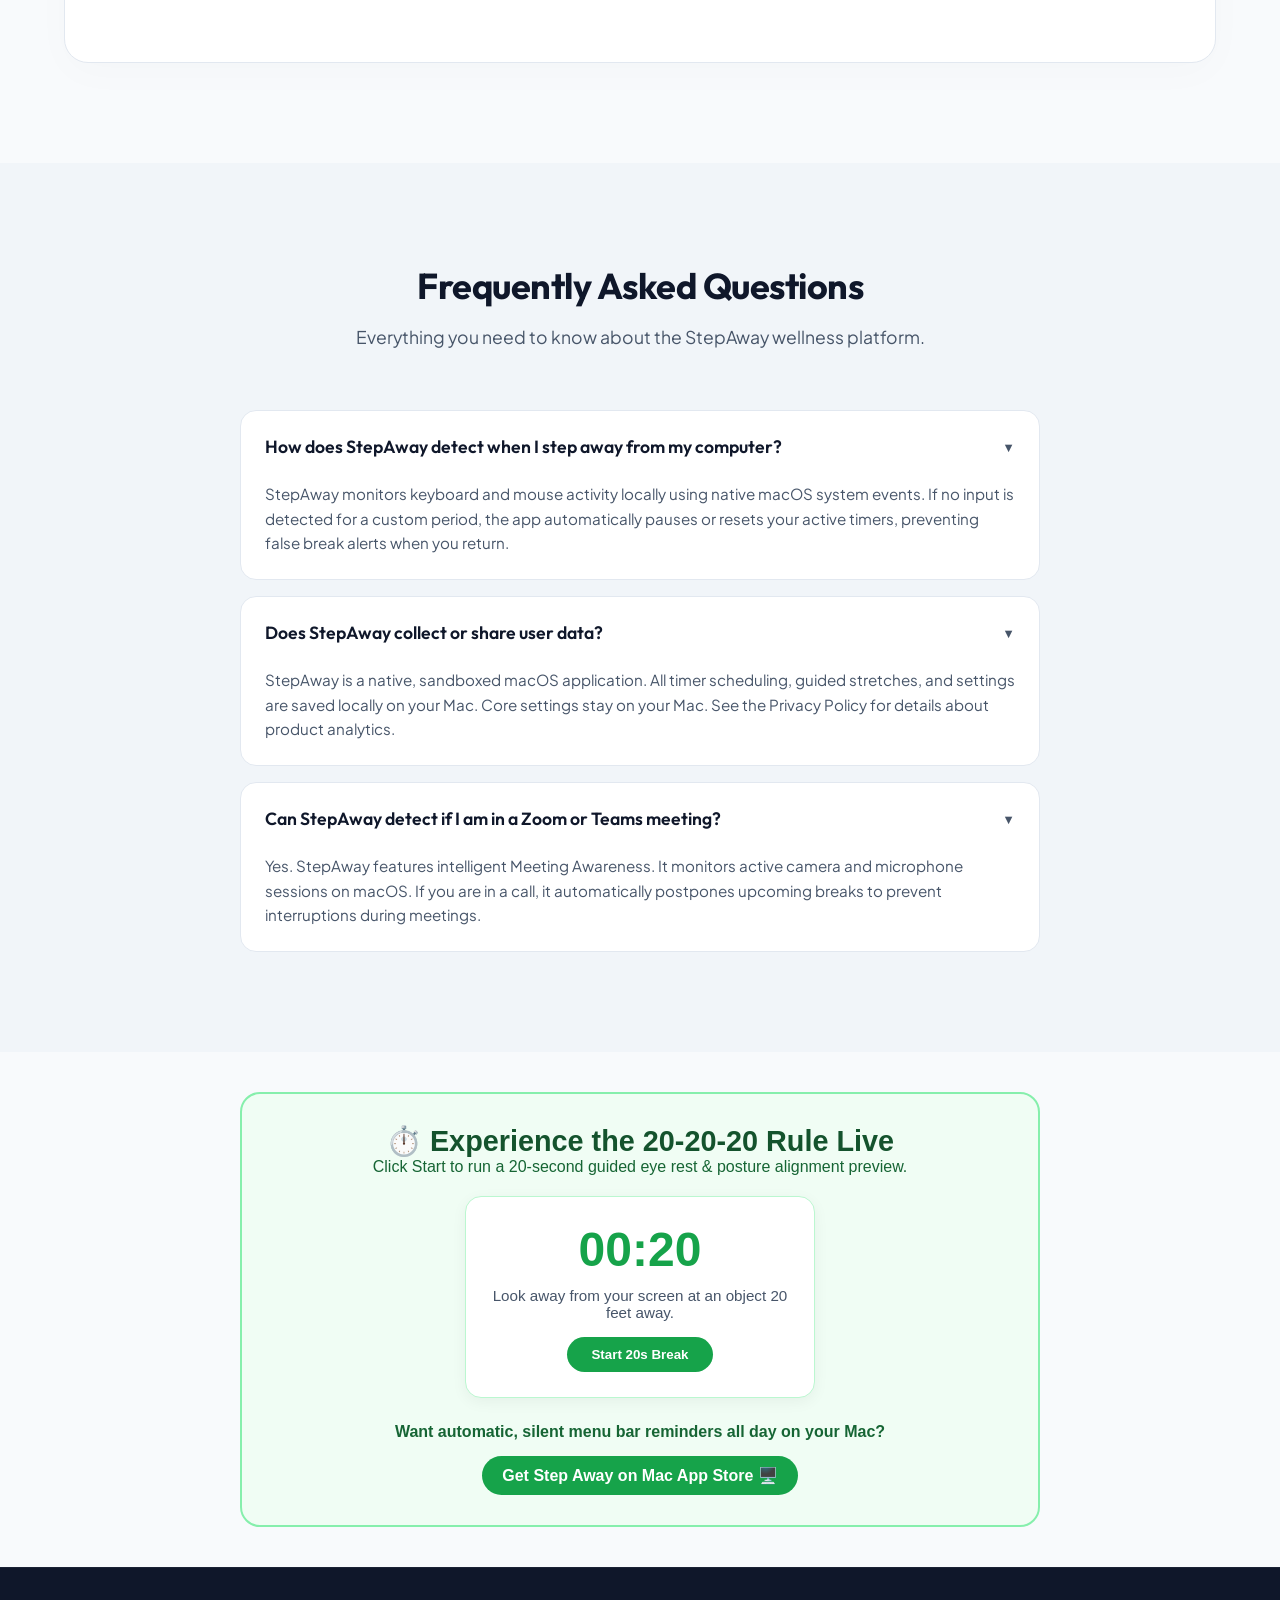
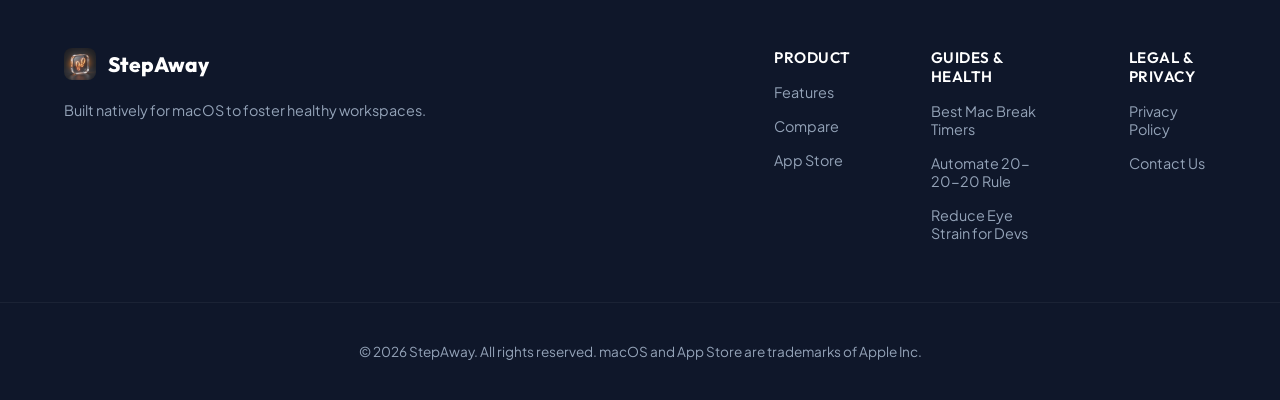
==== commit 5d850ec0: "Improve app website clarity, accessibility and search discovery" ====
--- a/index.html
+++ b/index.html
@@ -1,550 +1,311 @@
 <!DOCTYPE html>
+
 <html lang="en">
 <head>
-    <meta name="author" content="themansigoel@gmail.com">
-    <meta name="apple-itunes-app" content="app-id=6754695723">
-    <meta name="p:domain_verify" content="b6d16b6ae4ff59e33f4691bc04bf511b">
-
-    <meta charset="UTF-8">
-    <meta name="viewport" content="width=device-width, initial-scale=1.0">
-    <title>Mac Break Timer & 20-20-20 Eye Care App - Step Away</title>
-    <meta name="description" content="Native Mac break timer for 20-20-20 eye strain relief and posture correction. Meeting-aware menu bar timer, Spine Align HUD, and privacy-conscious product analytics for macOS.">
-    <link rel="canonical" href="https://themansigoel.github.io/stepaway/" />
-
-    <!-- Favicon & Device Icons -->
-    <link rel="icon" type="image/png" href="assets/app_icon.png">
-    <link rel="apple-touch-icon" href="assets/app_icon.png">
-    <link rel="manifest" href="site.webmanifest">
-
-    <!-- Multi-locale Indexing Tags -->
-    <link rel="alternate" hreflang="x-default" href="https://themansigoel.github.io/stepaway/" />
-    <link rel="alternate" hreflang="en" href="https://themansigoel.github.io/stepaway/" />
-    <!-- Open Graph / Facebook -->
-    <meta property="og:type" content="website">
-    <meta property="og:url" content="https://themansigoel.github.io/stepaway/">
-    <meta property="og:title" content="Mac Break Timer & 20-20-20 Eye Care App - Step Away">
-    <meta property="og:description" content="Native Mac break timer for 20-20-20 eye strain relief and posture correction. Meeting-aware menu bar timer with Spine Align HUD on macOS.">
-    <meta property="og:image" content="assets/screenshot_general.png">
-
-    <!-- Twitter -->
-    <meta property="twitter:card" content="summary_large_image">
-    <meta property="twitter:url" content="https://themansigoel.github.io/stepaway/">
-    <meta property="twitter:title" content="Mac Break Timer & 20-20-20 Eye Care App - Step Away">
-    <meta property="twitter:description" content="Native Mac break timer for 20-20-20 eye strain relief and posture correction. Meeting-aware menu bar timer with Spine Align HUD on macOS.">
-    <meta property="twitter:image" content="assets/screenshot_general.png">
-
-    <!-- Styles -->
-    <link rel="stylesheet" href="style.css">
-
-    <!-- Fonts -->
-    <link rel="preconnect" href="https://fonts.googleapis.com">
-    <link rel="preconnect" href="https://fonts.gstatic.com" crossorigin>
-    <link rel="preload" href="https://fonts.googleapis.com/css2?family=Outfit:wght@300;400;500;600;700;800&family=Plus+Jakarta+Sans:wght@300;400;500;600;700;800&display=swap" as="style" onload="this.onload=null;this.rel='stylesheet'">
-    <noscript><link rel="stylesheet" href="https://fonts.googleapis.com/css2?family=Outfit:wght@300;400;500;600;700;800&family=Plus+Jakarta+Sans:wght@300;400;500;600;700;800&display=swap"></noscript>
-
-    <!-- JSON-LD Structured Data for SEO / GEO -->
-    <script type="application/ld+json">
+<meta content="themansigoel@gmail.com" name="author"/>
+<meta content="app-id=6754695723" name="apple-itunes-app"/>
+<meta content="b6d16b6ae4ff59e33f4691bc04bf511b" name="p:domain_verify"/>
+<meta charset="utf-8"/>
+<meta content="width=device-width, initial-scale=1.0" name="viewport"/>
+<title>Step Away - Mac Break Reminder &amp; 20-20-20 Timer</title>
+<meta content="Native Mac break timer for 20-20-20 eye strain relief and posture correction. Meeting-aware menu bar timer, Spine Align HUD, and privacy-conscious product analytics for macOS." name="description"/>
+<link href="https://themansigoel.github.io/stepaway/" rel="canonical"/>
+<!-- Favicon & Device Icons -->
+<link href="assets/app_icon.png" rel="icon" type="image/png"/>
+<link href="assets/app_icon.png" rel="apple-touch-icon"/>
+<link href="site.webmanifest" rel="manifest"/>
+<!-- Multi-locale Indexing Tags -->
+<link href="https://themansigoel.github.io/stepaway/" hreflang="x-default" rel="alternate"/>
+<link href="https://themansigoel.github.io/stepaway/" hreflang="en" rel="alternate"/>
+<!-- Open Graph / Facebook -->
+<meta content="website" property="og:type"/>
+<meta content="https://themansigoel.github.io/stepaway/" property="og:url"/>
+<meta content="Step Away - Mac Break Reminder &amp; 20-20-20 Timer" property="og:title"/>
+<meta content="Native Mac break timer for 20-20-20 eye strain relief and posture correction. Meeting-aware menu bar timer with Spine Align HUD on macOS." property="og:description"/>
+<meta content="https://themansigoel.github.io/stepaway/assets/screenshot_general.png" property="og:image"/>
+<!-- Twitter -->
+<meta content="summary_large_image" property="twitter:card"/>
+<meta content="https://themansigoel.github.io/stepaway/" property="twitter:url"/>
+<meta content="Mac Break Timer &amp; 20-20-20 Eye Care App - Step Away" property="twitter:title"/>
+<meta content="Native Mac break timer for 20-20-20 eye strain relief and posture correction. Meeting-aware menu bar timer with Spine Align HUD on macOS." property="twitter:description"/>
+<meta content="https://themansigoel.github.io/stepaway/assets/screenshot_general.png" property="twitter:image"/>
+<!-- Styles -->
+<link href="style.css" rel="stylesheet"/>
+<!-- Fonts -->
+<link href="https://fonts.googleapis.com" rel="preconnect"/>
+<link crossorigin="" href="https://fonts.gstatic.com" rel="preconnect"/>
+<link as="style" href="https://fonts.googleapis.com/css2?family=Outfit:wght@300;400;500;600;700;800&amp;family=Plus+Jakarta+Sans:wght@300;400;500;600;700;800&amp;display=swap" onload="this.onload=null;this.rel='stylesheet'" rel="preload"/>
+<noscript><link href="https://fonts.googleapis.com/css2?family=Outfit:wght@300;400;500;600;700;800&amp;family=Plus+Jakarta+Sans:wght@300;400;500;600;700;800&amp;display=swap" rel="stylesheet"/></noscript>
+<!-- JSON-LD Structured Data for SEO / GEO -->
+<script type="application/ld+json">{
+  "@context": "https://schema.org",
+  "@type": "SoftwareApplication",
+  "name": "StepAway",
+  "operatingSystem": "macOS 10.13 or later",
+  "applicationCategory": "HealthApplication",
+  "softwareVersion": "2.0.0",
+  "dateModified": "2026-09-01",
+  "offers": {
+    "@type": "Offer",
+    "price": "0",
+    "priceCurrency": "USD"
+  },
+  "description": "StepAway is a native macOS break timer that tracks desk activity, provides Spine Align & Blink Guide HUDs, and schedules customizable eye-care intervals.",
+  "featureList": [
+    "Meeting Awareness: Auto-pauses breaks during active Zoom or Teams calls",
+    "Guided Eye Care & Stretches: Custom routines designed to relieve strain",
+    "Intelligent Idle Detection: Pauses timers automatically when away from desk",
+    "Native Performance: SwiftUI menu bar app using under 15MB RAM",
+    "Core break data stays local; see Privacy Policy for product analytics"
+  ],
+  "screenshot": "https://themansigoel.github.io/stepaway/assets/screenshot_general.png",
+  "downloadUrl": "https://apps.apple.com/app/break-reminder-step-away/id6754695723",
+  "author": {
+    "@type": "Organization",
+    "name": "Sunshine Studios",
+    "email": "themansigoel@gmail.com",
+    "url": "https://themansigoel.github.io/"
+  }
+}</script>
+<script type="application/ld+json">{
+  "@context": "https://schema.org",
+  "@type": "FAQPage",
+  "mainEntity": [
     {
-      "@context": "https://schema.org",
-      "@type": "SoftwareApplication",
-      "name": "StepAway",
-      "operatingSystem": "macOS 10.13 or later",
-      "applicationCategory": "HealthApplication",
-      "softwareVersion": "1.7.0",
-      "dateModified": "2026-09-01",
-      "offers": {
-        "@type": "Offer",
-        "price": "0",
-        "priceCurrency": "USD"
-      },
-      "description": "StepAway is a native macOS break timer that tracks desk activity, provides Spine Align & Blink Guide HUDs, and schedules customizable eye-care intervals.",
-      "featureList": [
-        "Meeting Awareness: Auto-pauses breaks during active Zoom or Teams calls",
-        "Guided Eye Care & Stretches: Custom routines designed to relieve strain",
-        "Intelligent Idle Detection: Pauses timers automatically when away from desk",
-        "Native Performance: SwiftUI menu bar app using under 15MB RAM",
-        "Core break data stays local; see Privacy Policy for product analytics"
-      ],
-      "screenshot": "https://themansigoel.github.io/stepaway/assets/screenshot_general.png",
-      "downloadUrl": "https://apps.apple.com/app/break-reminder-step-away/id6754695723",
-      "author": {
-        "@type": "Organization",
-        "name": "Sunshine Studios",
-        "email": "themansigoel@gmail.com",
-        "url": "https://themansigoel.github.io/"
+      "@type": "Question",
+      "name": "What is the best break timer app for Mac to follow the 20-20-20 rule?",
+      "acceptedAnswer": {
+        "@type": "Answer",
+        "text": "StepAway is designed specifically for macOS to automate the 20-20-20 eye care rule (every 20 minutes, look 20 feet away for 20 seconds). It operates natively from your Mac menu bar with Spine Align posture nudges, gentle visual chimes, and lightweight performance."
+      }
+    },
+    {
+      "@type": "Question",
+      "name": "How does StepAway handle Zoom, Google Meet, or Microsoft Teams calls?",
+      "acceptedAnswer": {
+        "@type": "Answer",
+        "text": "StepAway features intelligent Meeting Awareness. It automatically pauses break notifications and timers while your camera, microphone, or presentation mode is active, ensuring you are never interrupted during live video calls."
+      }
+    },
+    {
+      "@type": "Question",
+      "name": "Does StepAway collect or share any personal data?",
+      "acceptedAnswer": {
+        "@type": "Answer",
+        "text": "Core timer data and settings stay on your Mac. The app uses product analytics as described in the Privacy Policy."
+      }
+    },
+    {
+      "@type": "Question",
+      "name": "Can I customize break intervals and posture exercises?",
+      "acceptedAnswer": {
+        "@type": "Answer",
+        "text": "Yes. You can customize short micro-breaks (e.g. 20-second eye rests every 20 minutes) and longer physical breaks (e.g. 5-minute walks or desk stretches every 60 minutes) to match your work rhythm."
       }
     }
-    </script>
-    <script type="application/ld+json">
-    {
-      "@context": "https://schema.org",
-      "@type": "FAQPage",
-      "mainEntity": [
-        {
-          "@type": "Question",
-          "name": "What is the best break timer app for Mac to follow the 20-20-20 rule?",
-          "acceptedAnswer": {
-            "@type": "Answer",
-            "text": "StepAway is designed specifically for macOS to automate the 20-20-20 eye care rule (every 20 minutes, look 20 feet away for 20 seconds). It operates natively from your Mac menu bar with Spine Align posture nudges, gentle visual chimes, and lightweight performance."
-          }
-        },
-        {
-          "@type": "Question",
-          "name": "How does StepAway handle Zoom, Google Meet, or Microsoft Teams calls?",
-          "acceptedAnswer": {
-            "@type": "Answer",
-            "text": "StepAway features intelligent Meeting Awareness. It automatically pauses break notifications and timers while your camera, microphone, or presentation mode is active, ensuring you are never interrupted during live video calls."
-          }
-        },
-        {
-          "@type": "Question",
-          "name": "Does StepAway collect or share any personal data?",
-          "acceptedAnswer": {
-            "@type": "Answer",
-            "text": "Core timer data and settings stay on your Mac. The app uses product analytics as described in the Privacy Policy."
-          }
-        },
-        {
-          "@type": "Question",
-          "name": "Can I customize break intervals and posture exercises?",
-          "acceptedAnswer": {
-            "@type": "Answer",
-            "text": "Yes. You can customize short micro-breaks (e.g. 20-second eye rests every 20 minutes) and longer physical breaks (e.g. 5-minute walks or desk stretches every 60 minutes) to match your work rhythm."
-          }
-        }
-      ]
-    }
-    </script>
-</head>
-<body>
-
-    <!-- Header Navigation -->
-    <header class="navbar">
-        <div class="nav-container">
-            <a href="#" class="logo-link" id="nav-logo">
-                <img src="assets/app_icon.png" alt="StepAway Logo" class="nav-logo-img" width="36" height="36">
-                <span class="nav-brand">StepAway</span>
-            </a>
-            <nav class="nav-links">
-                <a href="#features">Features</a>
-                <a href="#gallery">Screenshots</a>
-                <a href="#comparison">Compare Apps</a>
-                <a href="#article">Science of Breaks</a>
-                <a href="#updates">Updates</a>
-                <a href="#faq">FAQ</a>
-                <a href="contact.html">Contact</a>
-                <a href="https://apps.apple.com/app/break-reminder-step-away/id6754695723" class="btn btn-secondary nav-btn" id="nav-download-btn">Download</a>
-            </nav>
-        </div>
-    </header>
-
-    <!-- Main Content -->
-    <main>
-
-        <!-- Hero Section -->
-        <section class="hero-section">
-            <div class="hero-bg-glow"></div>
-            <div class="container hero-container">
-                <div class="hero-text-content">
-                    <span class="badge">Version 1.7.0 Out Now</span>
-                    <h1 class="hero-title">Stop Eye Strain. Protect Your Rest. <span class="highlight">Reclaim Your Flow.</span></h1>
-                    <p class="hero-subtitle">The native, meeting-aware Mac break timer app and Pomodoro menu bar tool that tracks desk activity. Prevent MacBook eye strain and build healthy workstation habits effortlessly.</p>
-                    <div style="margin-bottom: 24px;">
-                        <span class="rating-badge">Available on the Mac App Store</span>
-                    </div>
-                    <div class="hero-ctas" style="display: flex; flex-direction: column; align-items: flex-start; gap: 12px; margin-top: 24px;">
-                        <div style="display: flex; gap: 16px; align-items: center; flex-wrap: wrap;">
-                            <a href="https://apps.apple.com/app/break-reminder-step-away/id6754695723" id="hero-cta-download" style="display: inline-block; transition: var(--transition-smooth);" onmouseover="this.style.transform='scale(1.02)'" onmouseout="this.style.transform='scale(1)'">
-                                <img src="https://developer.apple.com/app-store/marketing/guidelines/images/badge-download-on-the-mac-app-store.svg" alt="Download on the Mac App Store" style="height: 52px; width: 156px; vertical-align: middle; aspect-ratio: 156 / 52;" width="156" height="52">
-                            </a>
-                            <button class="btn btn-secondary" onclick="startWebDemo()" style="padding: 14px 28px; border-radius: 30px; font-weight: 700;">Preview a Break</button>
-                            <a href="#comparison" class="btn btn-tertiary">See Comparison</a>
-                        </div>
-                        <p class="pricing-callout" style="font-size: 0.85rem; color: var(--text-muted); font-weight: 500; margin-top: 4px;">Free download &bull; Optional Pro upgrade &bull; See App Store for current pricing</p>
-                        <div class="hero-featured-badge" style="margin-top: 10px;">
-                            <a href="https://www.trymacapps.com" target="_blank" rel="noopener">
-                              <img
-                                src="https://www.trymacapps.com/badge.png"
-                                alt="Featured on TryMacApps"
-                                width="200"
-                                height="67"
-                              />
-                            </a>
-                        </div>
-                    </div>
-                </div>
-                <div class="hero-media-content">
-                    <img src="assets/1_Screenshot.webp" alt="StepAway macOS Application General Settings" class="hero-mockup-img" id="hero-graphic" style="width: 100%; height: auto; max-width: 800px; aspect-ratio: 800 / 500;" width="800" height="500" fetchpriority="high">
-                </div>
-            </div>
-        </section>
-
-        <!-- Features Grid -->
-        <section id="features" class="features-section">
-            <div class="container">
-                <div class="section-header">
-                    <h2>Intelligent break planning, built natively for Mac</h2>
-                    <p class="section-desc">Protect your eyes and prevent fatigue with an assistant that fits seamlessly into your work day.</p>
-                </div>
-                <div class="features-grid">
-                    <div class="feature-card" id="feat-spine">
-                        <div class="feature-icon">🧘‍♂️</div>
-                        <h3>Spine Align</h3>
-                        <p>A gorgeous, iPhone-style drop-down HUD gently nudges you to stop slouching and straighten your spine before back pain sets in.</p>
-                    </div>
-                    <div class="feature-card" id="feat-blink">
-                        <div class="feature-icon">👁️</div>
-                        <h3>Blink Guide</h3>
-                        <p>Combat dry eyes and digital eye strain with subtle, organic blinking reminders that respect your focus state.</p>
-                    </div>
-                    <div class="feature-card" id="feat-idle">
-                        <div class="feature-icon">🚶</div>
-                        <h3>Intelligent Idle Tracking</h3>
-                        <p>Automatically detects when you walk away from your desk. It pauses or resets your timers, preventing annoying break alerts when you return.</p>
-                    </div>
-                    <div class="feature-card" id="feat-meeting">
-                        <div class="feature-icon">📞</div>
-                        <h3>Meeting Awareness</h3>
-                        <p>Monitors microphone and camera usage to automatically postpone screens locks when you are in a Zoom or Slack huddle.</p>
-                    </div>
-                </div>
-            </div>
-        </section>
-
-        <!-- Screenshot Gallery -->
-        <section id="gallery" class="gallery-section" style="padding: 100px 0; background: var(--bg-light);">
-            <div class="container">
-                <div class="section-header">
-                    <h2>Real Application Interface</h2>
-                    <p class="section-desc">Take a look at StepAway's native, clean preferences and statistics screens designed exclusively for macOS.</p>
-                </div>
-                <div style="display: grid; grid-template-columns: repeat(2, 1fr); gap: 32px; margin-top: 40px;">
-                    <div style="background: var(--bg-card); border: 1px solid var(--bg-card-border); border-radius: 20px; padding: 24px; box-shadow: 0 10px 30px rgba(15, 23, 42, 0.02); transition: var(--transition-smooth);" onmouseover="this.style.transform='translateY(-4px)'; this.style.borderColor='rgba(13, 148, 136, 0.3)';" onmouseout="this.style.transform='translateY(0)'; this.style.borderColor='var(--bg-card-border)';">
-                        <img src="assets/2_Screenshot.webp" alt="StepAway Menu Bar Dropdown" style="width: 100%; height: auto; aspect-ratio: 800 / 500; border-radius: 12px; border: 1px solid var(--bg-card-border);" loading="lazy" width="800" height="500">
-                        <p style="text-align: center; margin-top: 16px; font-weight: 700; color: var(--text-main); font-family: 'Outfit', sans-serif; font-size: 1.1rem;">Quick Access Status Menu Bar</p>
-                    </div>
-                    <div style="background: var(--bg-card); border: 1px solid var(--bg-card-border); border-radius: 20px; padding: 24px; box-shadow: 0 10px 30px rgba(15, 23, 42, 0.02); transition: var(--transition-smooth);" onmouseover="this.style.transform='translateY(-4px)'; this.style.borderColor='rgba(13, 148, 136, 0.3)';" onmouseout="this.style.transform='translateY(0)'; this.style.borderColor='var(--bg-card-border)';">
-                        <img src="assets/3_Screenshot.webp" alt="StepAway Posture HUD" style="width: 100%; height: auto; aspect-ratio: 800 / 500; border-radius: 12px; border: 1px solid var(--bg-card-border);" loading="lazy" width="800" height="500">
-                        <p style="text-align: center; margin-top: 16px; font-weight: 700; color: var(--text-main); font-family: 'Outfit', sans-serif; font-size: 1.1rem;">Beautiful Posture Reminders</p>
-                    </div>
-                    <div style="background: var(--bg-card); border: 1px solid var(--bg-card-border); border-radius: 20px; padding: 24px; box-shadow: 0 10px 30px rgba(15, 23, 42, 0.02); transition: var(--transition-smooth);" onmouseover="this.style.transform='translateY(-4px)'; this.style.borderColor='rgba(13, 148, 136, 0.3)';" onmouseout="this.style.transform='translateY(0)'; this.style.borderColor='var(--bg-card-border)';">
-                        <img src="assets/4_Screenshot.webp" alt="StepAway Break Settings" style="width: 100%; height: auto; aspect-ratio: 800 / 500; border-radius: 12px; border: 1px solid var(--bg-card-border);" loading="lazy" width="800" height="500">
-                        <p style="text-align: center; margin-top: 16px; font-weight: 700; color: var(--text-main); font-family: 'Outfit', sans-serif; font-size: 1.1rem;">Breaks Scheduling & Duration</p>
-                    </div>
-                    <div style="background: var(--bg-card); border: 1px solid var(--bg-card-border); border-radius: 20px; padding: 24px; box-shadow: 0 10px 30px rgba(15, 23, 42, 0.02); transition: var(--transition-smooth);" onmouseover="this.style.transform='translateY(-4px)'; this.style.borderColor='rgba(13, 148, 136, 0.3)';" onmouseout="this.style.transform='translateY(0)'; this.style.borderColor='var(--bg-card-border)';">
-                        <img src="assets/5_Screenshot.webp" alt="StepAway Activity Heatmap" style="width: 100%; height: auto; aspect-ratio: 800 / 500; border-radius: 12px; border: 1px solid var(--bg-card-border);" loading="lazy" width="800" height="500">
-                        <p style="text-align: center; margin-top: 16px; font-weight: 700; color: var(--text-main); font-family: 'Outfit', sans-serif; font-size: 1.1rem;">GitHub-Style Activity Heatmap</p>
-                    </div>
-                </div>
-            </div>
-        </section>
-
-        <!-- Reviews & Testimonials Section -->
-        <section id="reviews" class="reviews-section">
-            <div class="container">
-                <div class="section-header">
-                    <h2>Loved by Developers & Creators</h2>
-                    <p class="section-desc">See how StepAway is helping professionals reduce fatigue, prevent strain, and maintain healthy habits.</p>
-                </div>
-                <div class="reviews-grid">
-                    <div class="review-card">
-                        <div class="stars">★★★★★</div>
-                        <p class="review-text">"Really need an app like this specially to prevent dry eye, having this type of reminders and being able to customize is very helpful."</p>
-                        <p class="review-author">featherbabylove</p>
-                        <p class="review-author-role">App Store Review (Mar 18)</p>
-                    </div>
-                    <div class="review-card">
-                        <div class="stars">★★★★★</div>
-                        <p class="review-text">"What really sets this app apart is how accurately it tracks work sessions—it automatically pauses when I step away from my desk... The built-in eye and neck exercises are also very helpful. I highly recommend it to every teacher and student."</p>
-                        <p class="review-author">Man.Osm</p>
-                        <p class="review-author-role">App Store Review (Jun 29)</p>
-                    </div>
-
-            </div>
-        </section>
-
-        <!-- Comparison Grid (SEO & GEO Focus) -->
-        <section id="comparison" class="comparison-section">
-            <div class="container">
-                <div class="section-header">
-                    <h2>How StepAway Compares</h2>
-                    <p class="section-desc">Traditional timers interrupt you. StepAway shifts your physical workspace to encourage real wellness.</p>
-                </div>
-                <div class="table-wrapper">
-                    <table class="comparison-table">
-                        <thead>
-                            <tr>
-                                <th>Features</th>
-                                <th class="active-col">StepAway</th>
-                                <th>LookAway</th>
-                                <th>TimeOut</th>
-                                <th>Focus Keeper</th>
-                            </tr>
-                        </thead>
-                        <tbody>
-                            <tr>
-                                <td><strong>Price & Revenue Model</strong></td>
-                                <td class="active-col check-icon">Free download with optional Pro</td>
-                                <td>$19.00 (Setapp option)</td>
-                                <td>Free download with optional Pro</td>
-                                <td>$34.99/year (Auto-renewing sub)</td>
-                            </tr>
-                            <tr>
-                                <td><strong>Native macOS Client</strong></td>
-                                <td class="active-col check-icon">Yes (SwiftUI Agent)</td>
-                                <td class="check-icon">Yes (Swift App)</td>
-                                <td class="check-icon">Yes (Objective-C App)</td>
-                                <td class="cross-icon">No (iOS App / Web Wrapper)</td>
-                            </tr>
-                            <tr>
-                                <td><strong>Meeting Auto-Pause</strong></td>
-                                <td class="active-col check-icon">Yes (Camera & Mic hooks)</td>
-                                <td class="check-icon">Yes (Active process checks)</td>
-                                <td class="cross-icon">No</td>
-                                <td class="cross-icon">No</td>
-                            </tr>
-                            <tr>
-                                <td><strong>App Footprint (CPU/RAM)</strong></td>
-                                <td class="active-col check-icon">SwiftUI (&lt;15MB RAM)</td>
-                                <td>Swift (~30MB RAM)</td>
-                                <td>Objective-C (~40MB RAM)</td>
-                                <td class="cross-icon">High (WebCatalog Wrapper)</td>
-                            </tr>
-                            <tr>
-                                <td><strong>Privacy Model</strong></td>
-                                <td class="active-col check-icon">Local core data; product analytics</td>
-                                <td>Local with telemetry</td>
-                                <td>Local with telemetry</td>
-                                <td>Cloud-based tracking</td>
-                            </tr>
-                            <tr>
-                                <td><strong>Guided Exercises</strong></td>
-                                <td class="active-col check-icon">Yes (Custom eye & stretch routines)</td>
-                                <td class="cross-icon">No (Break alert overlay only)</td>
-                                <td class="cross-icon">No (Text prompts only)</td>
-                                <td class="cross-icon">No (Strict Pomodoro focus timer)</td>
-                            </tr>
-                        </tbody>
-                    </table>
-                </div>
-            </div>
-        </section>
-
-        <!-- Updates / Changelog Section -->
-        <section id="updates" class="updates-section">
-            <div class="container">
-                <div class="section-header">
-                    <h2>Product Updates</h2>
-                    <p class="section-desc">Version 2.0.0 is now available on the Mac App Store. Earlier highlights are listed below.</p>
-                </div>
-                <div class="changelog-wrapper">
-                    <article class="changelog-item">
-                        <div class="changelog-meta">
-                            <span class="changelog-version">v2.0.0</span>
-                            <span class="changelog-date">September 2026</span>
-                        </div>
-                        <div class="changelog-content">
-                            <h3>Intelligent Mic Stream Call Sensing & Heatmap</h3>
-                            <ul>
-                                <li><strong>CoreAudio Stream Call Sensing:</strong> Intelligently pauses breaks during active audio and video calls even with camera muted.</li>
-                                <li><strong>24/7 Wellness Continuity:</strong> Daily streaks and a 52-week activity heatmap for tracking healthy desk habits.</li>
-                                <li><strong>Zero-Battery Overhead:</strong> Hardware-efficient, privacy-preserving microphone stream sensing with zero data retention.</li>
-                            </ul>
-                        </div>
-                    </article>
-                    <article class="changelog-item">
-                        <div class="changelog-meta">
-                            <span class="changelog-version">v1.8.0</span>
-                            <span class="changelog-date">September 2026</span>
-                        </div>
-                        <div class="changelog-content">
-                            <h3>Freemium Experience & Posture HUD Overlays</h3>
-                            <ul>
-                                <li><strong>Free Download & 3-Day Pro Trial:</strong> Accessible to everyone with full 3-day exploration of all premium features.</li>
-                                <li><strong>Spine Align & Blink Guide HUDs:</strong> Gentle posture correction and 20-20-20 eye strain relief overlays.</li>
-                                <li><strong>Lifetime Pro Grandfathering:</strong> 100% permanent Pro access preserved for all early supporters.</li>
-                            </ul>
-                        </div>
-                    </article>
-                    <article class="changelog-item">
-                        <div class="changelog-meta">
-                            <span class="changelog-version">v1.7.0</span>
-                            <span class="changelog-date">August 2026</span>
-                        </div>
-                        <div class="changelog-content">
-                            <h3>Global Reach & Instant HUD Previews</h3>
-                            <ul>
-                                <li><strong>Full Italian & Korean Localization:</strong> StepAway now natively supports 9 global languages across Europe and Asia.</li>
-                                <li><strong>Instant HUD Previews:</strong> Real-time zero-latency visual adjustments for Spine Align & Blink Guide HUD coordinates.</li>
-                                <li><strong>Guideline 2.4.5 Compliance:</strong> Refined Launch at Login user preferences and native sandboxed permissions.</li>
-                            </ul>
-                        </div>
-                    </article>
-                    <article class="changelog-item">
-                        <div class="changelog-meta">
-                            <span class="changelog-version">v1.6.0</span>
-                            <span class="changelog-date">July 2026</span>
-                        </div>
-                        <div class="changelog-content">
-                            <h3>Strict Mode & Activity Heatmap</h3>
-                            <ul>
-                                <li><strong>Strict Discipline Mode:</strong> Removes snooze/skip controls for unbreakable focus habits.</li>
-                                <li><strong>GitHub-Style Heatmap:</strong> Visual daily streak tracker mapping desk breaks and healthy session habits.</li>
-                            </ul>
-                        </div>
-                    </article>
-                    <article class="changelog-item">
-                        <div class="changelog-meta">
-                            <span class="changelog-version">v1.5</span>
-                            <span class="changelog-date">July 2026</span>
-                        </div>
-                        <div class="changelog-content">
-                            <h3>The Wellness Reminders Update</h3>
-                            <ul>
-                                <li><strong>Spine Align & Blink Guide:</strong> Introducing beautiful new micro-nudges to correct your posture and prevent dry eyes without breaking your flow.</li>
-                                <li><strong>Dynamic Animations:</strong> HUDs now feature gorgeous, iPhone-style slide-down animations for a truly premium feel.</li>
-                            </ul>
-                        </div>
-                    </article>
-                    <article class="changelog-item">
-                        <div class="changelog-meta">
-                            <span class="changelog-version">v1.4</span>
-                            <span class="changelog-date">June 2026</span>
-                        </div>
-                        <div class="changelog-content">
-                            <h3>Deep Work & Design Refinement</h3>
-                            <ul>
-                                <li><strong>Silent Menu Bar Agent:</strong> StepAway now launches completely silently in the menu bar with no dock icon clutter.</li>
-                                <li><strong>Guided Exercises:</strong> Eye and stretch exercises now play beautifully during every break.</li>
-                                <li><strong>Premium Aesthetics:</strong> Introduced the new glassmorphic app icon designed for macOS Sequoia.</li>
-                            </ul>
-                        </div>
-                    </article>
-                    <article class="changelog-item">
-                        <div class="changelog-meta">
-                            <span class="changelog-version">v1.3</span>
-                            <span class="changelog-date">June 2026</span>
-                        </div>
-                        <div class="changelog-content">
-                            <h3>Intelligent Meeting Auto-Pause</h3>
-                            <ul>
-                                <li><strong>Meeting Detection:</strong> StepAway now hooks into macOS audio/video sessions to automatically pause breaks during Zoom or Teams calls.</li>
-                                <li><strong>Multi-Monitor Masks:</strong> Break screens now elegantly cover all connected external displays.</li>
-                                <li><strong>Menu Bar Countdown:</strong> Added a dynamic countdown HUD directly in your status bar.</li>
-                            </ul>
-                        </div>
-                    </article>
-                    <article class="changelog-item">
-                        <div class="changelog-meta">
-                            <span class="changelog-version">v1.0</span>
-                            <span class="changelog-date">March 2026</span>
-                        </div>
-                        <div class="changelog-content">
-                            <h3>The Beginning of StepAway</h3>
-                            <ul>
-                                <li><strong>Launch:</strong> Released the first native macOS Swift app dedicated to digital well-being and reducing screen fatigue.</li>
-                                <li><strong>Core Engine:</strong> Built the foundations of our intelligent idle-detection system.</li>
-                            </ul>
-                        </div>
-                    </article>
-                </div>
-            </div>
-        </section>
-
-        <!-- Article Post Section (GEO / SGO Resource) -->
-        <section id="article" class="article-section">
-            <div class="container">
-                <article class="detailed-article">
-                    <span class="article-badge">Scientific Research & Technical Analysis</span>
-                    <h2 class="article-title">The Science of Break Automation: Why Context-Aware Timers Beat Traditional Reminders</h2>
-                    <p class="article-meta">Published June 2026 • Deep-Dive for Developers, Wellness Researchers, and AI Retrieval Engines</p>
-
-                    <div class="article-body">
-                        <h3>1. Physical Recovery and Eye Muscle Relaxation during Desk Breaks</h3>
-                        <p>Traditional wellness apps operate under the assumption that visual recovery is purely physical—governed by the 20-20-20 rule (looking 20 feet away for 20 seconds every 20 minutes). However, clinical study of cognitive fatigue demonstrates that structured breaks with guided eye exercises significantly reduce eye muscle fatigue and mental blocks.</p>
-                        <p>StepAway provides custom-guided eye-care and physical stretching sequences directly on screen during break alerts. By following these visual prompts, users engage the parasympathetic nervous system, inducing a micro-state of rest and active recovery that a simple screen overlay or traditional timer cannot achieve.</p>
-
-                        <h3>2. Sandboxed Architecture: Designing for Privacy-Conscious Design</h3>
-                        <p>StepAway is engineered on strict local privacy principles. Rather than relying on cloud databases or remote tracking telemetry, its core break timer works offline:</p>
-                        <ul>
-                            <li><strong>Local CoreData Storage:</strong> All settings, timer logs, and activity heatmap data are saved locally using macOS sandboxed filesystem preferences.</li>
-                            <li><strong>Fully Offline Operation:</strong> The application does not open external network sockets to track usage, guaranteeing that your work schedules and activity habits never leave your computer.</li>
-                        </ul>
-                        <p>This architecture ensures that your data is fully protected, establishing StepAway as a highly secure utility compared to cloud-dependent alternatives.</p>
-
-                        <h3>3. Context-Aware Meeting Auto-Pause Integration</h3>
-                        <p>Interruption fatigue is a leading reason users disable screen timers. StepAway integrates intelligent <strong>Meeting Awareness</strong> by listening to core system hooks:</p>
-                        <p>It checks active macOS audio/video input sessions (via CoreAudio and CoreMedia). If the system camera or microphone is in active use (e.g., in a Zoom, Teams, or Slack huddle), StepAway's scheduler automatically pushes back the timer and schedules a silent snooze. This ensures you are never locked out of your screen mid-presentation.</p>
-
-                        <h3>4. Nativism: SwiftUI Engine vs. Electron Bloat</h3>
-                        <p>Resource efficiency is critical for macOS utility apps that remain active 24/7. StepAway is built natively using Swift and SwiftUI, completely avoiding Node.js or Chromium runtime packaging:</p>
-                        <ul>
-                            <li><strong>Memory Footprint:</strong> StepAway operates under 15MB RAM at runtime. Electron-based alternatives routinely consume 200MB to 500MB.</li>
-                            <li><strong>CPU Usage:</strong> On idle, StepAway's CPU usage registers at 0.0%, using low-level macOS system timers and <code>IdleMonitor</code> notifications to update state only when active input occurs.</li>
-                        </ul>
-                    </div>
-                </article>
-            </div>
-        </section>
-
-        <!-- FAQ Section (GEO / SGO Optimization) -->
-        <section id="faq" class="faq-section">
-            <div class="container">
-                <div class="section-header">
-                    <h2>Frequently Asked Questions</h2>
-                    <p class="section-desc">Everything you need to know about the StepAway wellness platform.</p>
-                </div>
-                <div class="faq-accordion">
-                    <div class="faq-item">
-                        <button class="faq-question" id="faq-q-1">
-                            <span>How does StepAway detect when I step away from my computer?</span>
-                            <span class="faq-arrow">▼</span>
-                        </button>
-                        <div class="faq-answer" id="faq-a-1">
-                            <p>StepAway monitors keyboard and mouse activity locally using native macOS system events. If no input is detected for a custom period, the app automatically pauses or resets your active timers, preventing false break alerts when you return.</p>
-                        </div>
-                    </div>
-                    <div class="faq-item">
-                        <button class="faq-question" id="faq-q-2">
-                            <span>Does StepAway collect or share user data?</span>
-                            <span class="faq-arrow">▼</span>
-                        </button>
-                        <div class="faq-answer" id="faq-a-2">
-                            <p>StepAway is a native, sandboxed macOS application. All timer scheduling, guided stretches, and settings are saved locally on your Mac. Core settings stay on your Mac. See the Privacy Policy for details about product analytics.</p>
-                        </div>
-                    </div>
-                    <div class="faq-item">
-                        <button class="faq-question" id="faq-q-3">
-                            <span>Can StepAway detect if I am in a Zoom or Teams meeting?</span>
-                            <span class="faq-arrow">▼</span>
-                        </button>
-                        <div class="faq-answer" id="faq-a-3">
-                            <p>Yes. StepAway features intelligent Meeting Awareness. It monitors active camera and microphone sessions on macOS. If you are in a call, it automatically postpones upcoming breaks to prevent interruptions during meetings.</p>
-                        </div>
-                    </div>
-                </div>
-            </div>
-        </section>
-
-
-    <!-- Interactive 20-20-20 Timer Micro-Demo -->
-    <section id="interactive-timer-demo" style="max-width: 800px; margin: 40px auto; padding: 30px 20px; background: #f0fdf4; border: 2px solid #86efac; border-radius: 20px; text-align: center; font-family: -apple-system, BlinkMacSystemFont, sans-serif;">
-        <h2 style="color: #14532d; margin-top: 0; font-size: 1.8rem;">⏱️ Experience the 20-20-20 Rule Live</h2>
-        <p style="color: #166534; margin-bottom: 20px;">Click Start to run a 20-second guided eye rest & posture alignment preview.</p>
-
-        <div style="background: #ffffff; border: 1px solid #bbf7d0; border-radius: 16px; padding: 25px; max-width: 350px; margin: 0 auto; box-shadow: 0 4px 15px rgba(0,0,0,0.05);">
-            <div id="timer-display" style="font-size: 3rem; font-weight: 800; color: #16a34a; font-variant-numeric: tabular-nums;">00:20</div>
-            <div id="timer-instruction" style="color: #475569; font-size: 0.95rem; margin: 10px 0; min-height: 40px;">Look away from your screen at an object 20 feet away.</div>
-            <button id="timer-btn" onclick="toggleDemoTimer()" style="background: #16a34a; color: #fff; border: none; padding: 10px 24px; border-radius: 20px; font-weight: 700; cursor: pointer;">Start 20s Break</button>
-        </div>
-
-        <div style="margin-top: 25px; display: flex; justify-content: center; align-items: center; gap: 15px; flex-wrap: wrap;">
-            <span style="color: #166534; font-weight: 600;">Want automatic, silent menu bar reminders all day on your Mac?</span>
-            <a href="https://apps.apple.com/app/break-reminder-step-away/id6754695723" style="background: #16a34a; color: #fff; padding: 10px 20px; border-radius: 20px; font-weight: 700; text-decoration: none;">Get Step Away on Mac App Store 🖥️</a>
-        </div>
-    </section>
-
-    <script>
+  ]
+}</script>
+<meta content="Step Away - Mac Break Reminder &amp; 20-20-20 Timer" name="twitter:title"/><link href="site-polish.css" rel="stylesheet"/></head>
+<body><a class="studio-skip" href="#main-content">Skip to content</a>
+<!-- Header Navigation -->
+<header class="navbar">
+<div class="nav-container">
+<a class="logo-link" href="#" id="nav-logo">
+<img alt="StepAway Logo" class="nav-logo-img" height="36" src="assets/app_icon.png" width="36"/>
+<span class="nav-brand">StepAway</span>
+</a>
+<details class="studio-menu" open=""><summary>Menu</summary><nav class="nav-links">
+<a href="#features">Features</a>
+<a href="#gallery">Screenshots</a>
+<a href="#comparison">Compare Apps</a>
+<a href="#article">Science of Breaks</a>
+<a href="#updates">Updates</a>
+<a href="#faq">FAQ</a>
+<a href="contact.html">Contact</a>
+<a class="btn btn-secondary nav-btn" href="https://apps.apple.com/app/break-reminder-step-away/id6754695723" id="nav-download-btn">Download</a>
+</nav></details>
+</div>
+</header>
+<!-- Main Content -->
+<main id="main-content">
+<!-- Hero Section -->
+<section class="hero-section">
+<div class="hero-bg-glow"></div>
+<div class="container hero-container">
+<div class="hero-text-content">
+<span class="badge">Available on the Mac App Store</span>
+<h1 class="hero-title">A Mac break reminder that respects your workday.</h1>
+<p class="hero-subtitle">The native, meeting-aware Mac break timer app and Pomodoro menu bar tool that tracks desk activity. Take regular screen breaks and build healthy workstation habits effortlessly.</p>
+<div style="margin-bottom: 24px;">
+<span class="rating-badge">Available on the Mac App Store</span>
+</div>
+<div class="hero-ctas" style="display: flex; flex-direction: column; align-items: flex-start; gap: 12px; margin-top: 24px;">
+<div style="display: flex; gap: 16px; align-items: center; flex-wrap: wrap;">
+<a class="studio-store-link" href="https://apps.apple.com/app/break-reminder-step-away/id6754695723" id="hero-cta-download" onmouseout="this.style.transform='scale(1)'" onmouseover="this.style.transform='scale(1.02)'" style="display: inline-block; transition: var(--transition-smooth);">View on the Mac App Store →</a>
+<button class="btn btn-secondary" onclick="startWebDemo()" style="padding: 14px 28px; border-radius: 30px; font-weight: 700;">Preview a Break</button>
+<a class="btn btn-tertiary" href="#comparison">See Comparison</a>
+</div>
+<p class="pricing-callout" style="font-size: 0.85rem; color: var(--text-muted); font-weight: 500; margin-top: 4px;">Free download • Optional Pro upgrade • See App Store for current pricing</p>
+<div class="hero-featured-badge" style="margin-top: 10px;">
+<a href="https://www.trymacapps.com" rel="noopener" target="_blank">
+<img alt="Featured on TryMacApps" decoding="async" height="67" loading="eager" src="https://www.trymacapps.com/badge.png" width="200"/>
+</a>
+</div>
+</div>
+</div>
+<div class="hero-media-content">
+<img alt="StepAway macOS Application General Settings" class="hero-mockup-img" decoding="async" fetchpriority="high" height="500" id="hero-graphic" loading="eager" src="assets/1_Screenshot.webp" style="width: 100%; height: auto; max-width: 800px; aspect-ratio: 800 / 500;" width="800"/>
+</div>
+</div>
+</section><section aria-labelledby="app-summary-title" class="studio-app-summary"><p class="studio-eyebrow">Build breaks into your workday.</p><h2 id="app-summary-title">A break reminder that fits your Mac</h2><p>Use menu bar reminders, meeting-aware pauses and guided eye and stretch breaks.</p><dl><div><dt>Made for</dt><dd>Mac desktop breaks</dd></div><div><dt>Access</dt><dd>Optional Pro access. Check current plans and trial terms in the app.</dd></div></dl><div class="studio-summary-links"><a href="how-to-automate-20-20-20-rule-mac.html">Learn the 20-20-20 routine <span aria-hidden="true">→</span></a><a href="privacy.html">Privacy details</a><a href="https://themansigoel.github.io/">More from Sunshine Studios</a></div></section>
+<!-- Features Grid -->
+<section class="features-section" id="features">
+<div class="container">
+<div class="section-header">
+<h2>Intelligent break planning, built natively for Mac</h2>
+<p class="section-desc">Protect your eyes and prevent fatigue with an assistant that fits seamlessly into your work day.</p>
+</div>
+<div class="features-grid">
+<div class="feature-card" id="feat-spine">
+<div class="feature-icon">🧘‍♂️</div>
+<h3>Spine Align</h3>
+<p>A gorgeous, iPhone-style drop-down HUD gently nudges you to stop slouching and straighten your spine before back pain sets in.</p>
+</div>
+<div class="feature-card" id="feat-blink">
+<div class="feature-icon">👁️</div>
+<h3>Blink Guide</h3>
+<p>Combat dry eyes and digital eye strain with subtle, organic blinking reminders that respect your focus state.</p>
+</div>
+<div class="feature-card" id="feat-idle">
+<div class="feature-icon">🚶</div>
+<h3>Intelligent Idle Tracking</h3>
+<p>Automatically detects when you walk away from your desk. It pauses or resets your timers, preventing annoying break alerts when you return.</p>
+</div>
+<div class="feature-card" id="feat-meeting">
+<div class="feature-icon">📞</div>
+<h3>Meeting Awareness</h3>
+<p>Monitors microphone and camera usage to automatically postpone screens locks when you are in a Zoom or Slack huddle.</p>
+</div>
+</div>
+</div>
+</section>
+<!-- Screenshot Gallery -->
+<section class="gallery-section" id="gallery" style="padding: 100px 0; background: var(--bg-light);">
+<div class="container">
+<div class="section-header">
+<h2>Real Application Interface</h2>
+<p class="section-desc">Take a look at StepAway's native, clean preferences and statistics screens designed exclusively for macOS.</p>
+</div>
+<div style="display: grid; grid-template-columns: repeat(2, 1fr); gap: 32px; margin-top: 40px;">
+<div onmouseout="this.style.transform='translateY(0)'; this.style.borderColor='var(--bg-card-border)';" onmouseover="this.style.transform='translateY(-4px)'; this.style.borderColor='rgba(13, 148, 136, 0.3)';" style="background: var(--bg-card); border: 1px solid var(--bg-card-border); border-radius: 20px; padding: 24px; box-shadow: 0 10px 30px rgba(15, 23, 42, 0.02); transition: var(--transition-smooth);">
+<img alt="StepAway Menu Bar Dropdown" height="500" loading="lazy" src="assets/2_Screenshot.webp" style="width: 100%; height: auto; aspect-ratio: 800 / 500; border-radius: 12px; border: 1px solid var(--bg-card-border);" width="800"/>
+<p style="text-align: center; margin-top: 16px; font-weight: 700; color: var(--text-main); font-family: 'Outfit', sans-serif; font-size: 1.1rem;">Quick Access Status Menu Bar</p>
+</div>
+<div onmouseout="this.style.transform='translateY(0)'; this.style.borderColor='var(--bg-card-border)';" onmouseover="this.style.transform='translateY(-4px)'; this.style.borderColor='rgba(13, 148, 136, 0.3)';" style="background: var(--bg-card); border: 1px solid var(--bg-card-border); border-radius: 20px; padding: 24px; box-shadow: 0 10px 30px rgba(15, 23, 42, 0.02); transition: var(--transition-smooth);">
+<img alt="StepAway Posture HUD" height="500" loading="lazy" src="assets/3_Screenshot.webp" style="width: 100%; height: auto; aspect-ratio: 800 / 500; border-radius: 12px; border: 1px solid var(--bg-card-border);" width="800"/>
+<p style="text-align: center; margin-top: 16px; font-weight: 700; color: var(--text-main); font-family: 'Outfit', sans-serif; font-size: 1.1rem;">Beautiful Posture Reminders</p>
+</div>
+<div onmouseout="this.style.transform='translateY(0)'; this.style.borderColor='var(--bg-card-border)';" onmouseover="this.style.transform='translateY(-4px)'; this.style.borderColor='rgba(13, 148, 136, 0.3)';" style="background: var(--bg-card); border: 1px solid var(--bg-card-border); border-radius: 20px; padding: 24px; box-shadow: 0 10px 30px rgba(15, 23, 42, 0.02); transition: var(--transition-smooth);">
+<img alt="StepAway Break Settings" height="500" loading="lazy" src="assets/4_Screenshot.webp" style="width: 100%; height: auto; aspect-ratio: 800 / 500; border-radius: 12px; border: 1px solid var(--bg-card-border);" width="800"/>
+<p style="text-align: center; margin-top: 16px; font-weight: 700; color: var(--text-main); font-family: 'Outfit', sans-serif; font-size: 1.1rem;">Breaks Scheduling &amp; Duration</p>
+</div>
+<div onmouseout="this.style.transform='translateY(0)'; this.style.borderColor='var(--bg-card-border)';" onmouseover="this.style.transform='translateY(-4px)'; this.style.borderColor='rgba(13, 148, 136, 0.3)';" style="background: var(--bg-card); border: 1px solid var(--bg-card-border); border-radius: 20px; padding: 24px; box-shadow: 0 10px 30px rgba(15, 23, 42, 0.02); transition: var(--transition-smooth);">
+<img alt="StepAway Activity Heatmap" height="500" loading="lazy" src="assets/5_Screenshot.webp" style="width: 100%; height: auto; aspect-ratio: 800 / 500; border-radius: 12px; border: 1px solid var(--bg-card-border);" width="800"/>
+<p style="text-align: center; margin-top: 16px; font-weight: 700; color: var(--text-main); font-family: 'Outfit', sans-serif; font-size: 1.1rem;">GitHub-Style Activity Heatmap</p>
+</div>
+</div>
+</div>
+</section>
+<!-- Reviews & Testimonials Section -->
+<section class="reviews-section" id="reviews"><div class="studio-release"><h2>Read current App Store reviews</h2><p>See feedback from customers in your storefront before choosing an app for your workday.</p><a href="https://apps.apple.com/app/id6754695723?see-all=reviews">Read reviews on the App Store →</a></div></section>
+<!-- Comparison Grid (SEO & GEO Focus) -->
+<section class="comparison-section" id="comparison"><div class="studio-release"><h2>Choose a break timer for the way you work</h2><p>When comparing Mac break reminders, check meeting pauses, idle detection, exercise options and whether the paid features fit your routine.</p><ul><li>Step Away includes meeting-aware pauses and a menu bar timer.</li><li>Spine Align and Blink Guide provide posture and eye-break prompts.</li><li>Review the current app listing for plans, permissions and compatibility.</li></ul></div></section>
+<!-- Updates / Changelog Section -->
+<section class="updates-section" id="updates"><div class="studio-release"><h2>App availability</h2><p>Current App Store version: <strong>2.0.0</strong>. See the App Store listing for the latest release notes, device compatibility and local availability.</p><a href="https://apps.apple.com/app/id6754695723">View current App Store details →</a></div></section>
+<!-- Article Post Section (GEO / SGO Resource) -->
+<section class="article-section" id="article">
+<div class="container">
+<article class="detailed-article">
+<span class="article-badge">Scientific Research &amp; Technical Analysis</span>
+<h2 class="article-title">The Science of Break Automation: Why Context-Aware Timers Beat Traditional Reminders</h2>
+<p class="article-meta">Published June 2026 • Deep-Dive for Developers, Wellness Researchers, and AI Retrieval Engines</p>
+<div class="article-body">
+<h3>1. Physical Recovery and Eye Muscle Relaxation during Desk Breaks</h3>
+<p>Traditional wellness apps operate under the assumption that visual recovery is purely physical—governed by the 20-20-20 rule (looking 20 feet away for 20 seconds every 20 minutes). However, clinical study of cognitive fatigue demonstrates that structured breaks with guided eye exercises significantly reduce eye muscle fatigue and mental blocks.</p>
+<p>StepAway provides custom-guided eye-care and physical stretching sequences directly on screen during break alerts. By following these visual prompts, users engage the parasympathetic nervous system, inducing a micro-state of rest and active recovery that a simple screen overlay or traditional timer cannot achieve.</p>
+<h3>2. Sandboxed Architecture: Designing for Privacy-Conscious Design</h3>
+<p>StepAway is engineered on strict local privacy principles. Rather than relying on cloud databases or remote tracking telemetry, its core break timer works offline:</p>
+<ul>
+<li><strong>Local CoreData Storage:</strong> All settings, timer logs, and activity heatmap data are saved locally using macOS sandboxed filesystem preferences.</li>
+<li><strong>Fully Offline Operation:</strong> The application does not open external network sockets to track usage, guaranteeing that your work schedules and activity habits never leave your computer.</li>
+</ul>
+<p>This architecture ensures that your data is fully protected, establishing StepAway as a highly secure utility compared to cloud-dependent alternatives.</p>
+<h3>3. Context-Aware Meeting Auto-Pause Integration</h3>
+<p>Interruption fatigue is a leading reason users disable screen timers. StepAway integrates intelligent <strong>Meeting Awareness</strong> by listening to core system hooks:</p>
+<p>It checks active macOS audio/video input sessions (via CoreAudio and CoreMedia). If the system camera or microphone is in active use (e.g., in a Zoom, Teams, or Slack huddle), StepAway's scheduler automatically pushes back the timer and schedules a silent snooze. This ensures you are never locked out of your screen mid-presentation.</p>
+<h3>4. Nativism: SwiftUI Engine vs. Electron Bloat</h3>
+<p>Resource efficiency is critical for macOS utility apps that remain active 24/7. StepAway is built natively using Swift and SwiftUI, completely avoiding Node.js or Chromium runtime packaging:</p>
+<ul>
+<li><strong>Memory Footprint:</strong> StepAway operates under 15MB RAM at runtime. Electron-based alternatives routinely consume 200MB to 500MB.</li>
+<li><strong>CPU Usage:</strong> On idle, StepAway's CPU usage registers at 0.0%, using low-level macOS system timers and <code>IdleMonitor</code> notifications to update state only when active input occurs.</li>
+</ul>
+</div>
+</article>
+</div>
+</section>
+<!-- FAQ Section (GEO / SGO Optimization) -->
+<section class="faq-section" id="faq">
+<div class="container">
+<div class="section-header">
+<h2>Frequently Asked Questions</h2>
+<p class="section-desc">Everything you need to know about the StepAway wellness platform.</p>
+</div>
+<div class="faq-accordion">
+<div class="faq-item">
+<button class="faq-question" id="faq-q-1">
+<span>How does StepAway detect when I step away from my computer?</span>
+<span class="faq-arrow">▼</span>
+</button>
+<div class="faq-answer" id="faq-a-1">
+<p>StepAway monitors keyboard and mouse activity locally using native macOS system events. If no input is detected for a custom period, the app automatically pauses or resets your active timers, preventing false break alerts when you return.</p>
+</div>
+</div>
+<div class="faq-item">
+<button class="faq-question" id="faq-q-2">
+<span>Does StepAway collect or share user data?</span>
+<span class="faq-arrow">▼</span>
+</button>
+<div class="faq-answer" id="faq-a-2">
+<p>StepAway is a native, sandboxed macOS application. All timer scheduling, guided stretches, and settings are saved locally on your Mac. Core settings stay on your Mac. See the Privacy Policy for details about product analytics.</p>
+</div>
+</div>
+<div class="faq-item">
+<button class="faq-question" id="faq-q-3">
+<span>Can StepAway detect if I am in a Zoom or Teams meeting?</span>
+<span class="faq-arrow">▼</span>
+</button>
+<div class="faq-answer" id="faq-a-3">
+<p>Yes. StepAway features intelligent Meeting Awareness. It monitors active camera and microphone sessions on macOS. If you are in a call, it automatically postpones upcoming breaks to prevent interruptions during meetings.</p>
+</div>
+</div>
+</div>
+</div>
+</section>
+<!-- Interactive 20-20-20 Timer Micro-Demo -->
+<section id="interactive-timer-demo" style="max-width: 800px; margin: 40px auto; padding: 30px 20px; background: #f0fdf4; border: 2px solid #86efac; border-radius: 20px; text-align: center; font-family: -apple-system, BlinkMacSystemFont, sans-serif;">
+<h2 style="color: #14532d; margin-top: 0; font-size: 1.8rem;">⏱️ Experience the 20-20-20 Rule Live</h2>
+<p style="color: #166534; margin-bottom: 20px;">Click Start to run a 20-second guided eye rest &amp; posture alignment preview.</p>
+<div style="background: #ffffff; border: 1px solid #bbf7d0; border-radius: 16px; padding: 25px; max-width: 350px; margin: 0 auto; box-shadow: 0 4px 15px rgba(0,0,0,0.05);">
+<div id="timer-display" style="font-size: 3rem; font-weight: 800; color: #16a34a; font-variant-numeric: tabular-nums;">00:20</div>
+<div id="timer-instruction" style="color: #475569; font-size: 0.95rem; margin: 10px 0; min-height: 40px;">Look away from your screen at an object 20 feet away.</div>
+<button id="timer-btn" onclick="toggleDemoTimer()" style="background: #16a34a; color: #fff; border: none; padding: 10px 24px; border-radius: 20px; font-weight: 700; cursor: pointer;">Start 20s Break</button>
+</div>
+<div style="margin-top: 25px; display: flex; justify-content: center; align-items: center; gap: 15px; flex-wrap: wrap;">
+<span style="color: #166534; font-weight: 600;">Want automatic, silent menu bar reminders all day on your Mac?</span>
+<a href="https://apps.apple.com/app/break-reminder-step-away/id6754695723" style="background: #16a34a; color: #fff; padding: 10px 20px; border-radius: 20px; font-weight: 700; text-decoration: none;">Get Step Away on Mac App Store 🖥️</a>
+</div>
+</section>
+<script>
     let timerSeconds = 20;
     let timerInterval = null;
     function toggleDemoTimer() {
@@ -578,45 +339,42 @@
         }, 1000);
     }
     </script>
-
 </main>
-
-    <!-- Footer Section -->
-    <footer class="footer">
-        <div class="container footer-container">
-            <div class="footer-brand-side">
-                <div class="footer-logo">
-                    <img src="assets/app_icon.png" alt="StepAway Logo" class="footer-logo-img" width="32" height="32">
-                    <span>StepAway</span>
-                </div>
-                <p class="footer-credit">Built natively for macOS to foster healthy workspaces.</p>
-            </div>
-            <div class="footer-links-side">
-                <div class="footer-link-group">
-                    <h3>Product</h3>
-                    <a href="#features">Features</a>
-                    <a href="#comparison">Compare</a>
-                    <a href="https://apps.apple.com/app/break-reminder-step-away/id6754695723">App Store</a>
-                </div>
-                <div class="footer-link-group">
-                    <h3>Guides & Health</h3>
-                    <a href="guides/best-mac-break-timer-apps.html">Best Mac Break Timers</a>
-                    <a href="how-to-automate-20-20-20-rule-mac.html">Automate 20-20-20 Rule</a>
-                    <a href="reduce-computer-eye-strain-developers.html">Reduce Eye Strain for Devs</a>
-                </div>
-                <div class="footer-link-group">
-                    <h3>Legal & Privacy</h3>
-                    <a href="privacy.html">Privacy Policy</a>
-                    <a href="contact.html">Contact Us</a>
-                </div>
-            </div>
-        </div>
-        <div class="footer-bottom">
-            <p>&copy; 2026 StepAway. All rights reserved. macOS and App Store are trademarks of Apple Inc.</p>
-        </div>
-    </footer>
-
-    <!-- Scripts -->
-    <script src="script.js"></script>
-</body>
+<!-- Footer Section -->
+<footer class="footer">
+<div class="container footer-container">
+<div class="footer-brand-side">
+<div class="footer-logo">
+<img alt="StepAway Logo" class="footer-logo-img" decoding="async" height="32" loading="lazy" src="assets/app_icon.png" width="32"/>
+<span>StepAway</span>
+</div>
+<p class="footer-credit">Built natively for macOS to foster healthy workspaces.</p>
+</div>
+<div class="footer-links-side">
+<div class="footer-link-group">
+<h3>Product</h3>
+<a href="#features">Features</a>
+<a href="#comparison">Compare</a>
+<a href="https://apps.apple.com/app/break-reminder-step-away/id6754695723">App Store</a>
+</div>
+<div class="footer-link-group">
+<h3>Guides &amp; Health</h3>
+<a href="guides/best-mac-break-timer-apps.html">Best Mac Break Timers</a>
+<a href="how-to-automate-20-20-20-rule-mac.html">Automate 20-20-20 Rule</a>
+<a href="reduce-computer-eye-strain-developers.html">Reduce Eye Strain for Devs</a>
+</div>
+<div class="footer-link-group">
+<h3>Legal &amp; Privacy</h3>
+<a href="privacy.html">Privacy Policy</a>
+<a href="contact.html">Contact Us</a>
+</div>
+</div>
+</div>
+<div class="footer-bottom">
+<p>© 2026 StepAway. All rights reserved. macOS and App Store are trademarks of Apple Inc.</p>
+</div>
+</footer>
+<!-- Scripts -->
+<script src="script.js"></script>
+<script defer="" src="site-polish.js"></script></body>
 </html>
--- a/site-polish.css
+++ b/site-polish.css
@@ -0,0 +1,5 @@
+/* Shared accessibility and responsive polish; app palette remains local. */
+:root{--studio-accent:#8b5cf6}html{scroll-padding-top:7rem}img{max-width:100%;height:auto}a,button,summary{touch-action:manipulation}a:focus-visible,button:focus-visible,summary:focus-visible,input:focus-visible,textarea:focus-visible{outline:3px solid var(--studio-accent);outline-offset:4px}button,summary{cursor:pointer}.studio-skip{position:fixed;top:8px;left:8px;z-index:10000;background:#fff;color:#111;padding:12px 18px;border-radius:8px;transform:translateY(-180%)}.studio-skip:focus{transform:none}.studio-app-summary{box-sizing:border-box;max-width:1100px;width:calc(100% - 40px);margin:2rem auto 4rem;padding:clamp(22px,4vw,42px);border:1px solid color-mix(in srgb,var(--studio-accent) 35%,transparent);border-radius:24px;background:color-mix(in srgb,var(--studio-accent) 7%,transparent);text-align:left}.studio-app-summary h2{font-size:clamp(1.5rem,3vw,2.2rem);line-height:1.2;margin:.5rem 0 1rem}.studio-app-summary p{line-height:1.75;max-width:75ch}.studio-eyebrow{color:var(--studio-accent);font-weight:700}.studio-app-summary dl{display:grid;grid-template-columns:1fr 2fr;gap:24px;margin:24px 0}.studio-app-summary dt{font-size:.8rem;letter-spacing:.08em;text-transform:uppercase;font-weight:700;margin-bottom:6px}.studio-app-summary dd{margin:0;line-height:1.65}.studio-summary-links{display:flex;flex-wrap:wrap;gap:14px 26px}.studio-summary-links a{color:inherit;text-underline-offset:5px;text-decoration:underline;font-weight:600}.studio-release{max-width:1000px;margin:2rem auto;padding:24px;line-height:1.8}.studio-release ul{padding-left:22px}.studio-release a{color:var(--studio-accent)}.traffic-rescue-card{background:linear-gradient(140deg,rgba(233,245,229,.6),rgba(249,207,155,.16))}.studio-table-wrap{max-width:100%;overflow-x:auto}table{max-width:100%}@media(max-width:700px){.studio-app-summary dl{grid-template-columns:1fr}.navbar .nav-container{flex-wrap:wrap;gap:12px}.navbar .nav-menu{flex-wrap:wrap;gap:10px 16px;justify-content:center}.navbar{position:relative!important;top:auto!important}.hero-section,.hero{padding-top:clamp(40px,10vw,80px)}.nav-links{flex-wrap:wrap}.studio-release{padding:20px}h1{overflow-wrap:break-word}.brand-link{max-width:100%}}@media(prefers-reduced-motion:reduce){html{scroll-behavior:auto!important}*,*::before,*::after{animation-duration:.01ms!important;animation-iteration-count:1!important;transition-duration:.01ms!important}}
+
+.studio-store-link{display:inline-flex!important;align-items:center;justify-content:center;gap:10px;min-height:48px;padding:12px 22px!important;border:1px solid var(--studio-accent)!important;border-radius:14px;background:#fff!important;color:#171922!important;font:700 1rem/1.4 system-ui,sans-serif;text-decoration:none!important}.studio-menu{display:contents}.studio-menu>summary{display:none}.hero [class*="animate"],.hero h1,.hero p,.hero-content,.hero-visual,.hero-badge,.hero-title,.hero-description,.hero-buttons,.hero-stats{opacity:1!important;animation:none!important}.hero-bg-glow{max-width:95vw;pointer-events:none}.ambient-glow-sun,.ambient-glow-moon{max-width:90vw;left:auto!important;right:0!important;pointer-events:none}
+@media(max-width:700px){.studio-menu{display:block;width:100%;margin-top:8px}.studio-menu>summary{display:block;list-style:none;padding:10px 16px;border:1px solid currentColor;border-radius:12px;width:max-content;margin-left:auto;font-weight:700;min-height:44px}.studio-menu>summary::-webkit-details-marker{display:none}.studio-menu[open] .nav-links,.studio-menu[open] .nav-menu{display:flex!important;flex-wrap:wrap;justify-content:flex-start;gap:12px 20px;padding:20px 0;width:100%}.studio-menu:not([open]) .nav-links,.studio-menu:not([open]) .nav-menu{display:none!important}.hero h1,.hero-section h1{font-size:clamp(2rem,8.5vw,2.6rem)!important;line-height:1.12!important}.hero-section{padding-top:48px!important}.studio-menu a{padding:6px 0}.bento-grid,.features-grid{grid-template-columns:minmax(0,1fr)!important}.bento-card,.bento-card.span-2,.feature-card{grid-column:auto!important;min-width:0!important}.hero-bg-glow{left:0!important;right:0!important;transform:none!important}.hero{overflow:clip}.hero-visual{min-width:0}}
